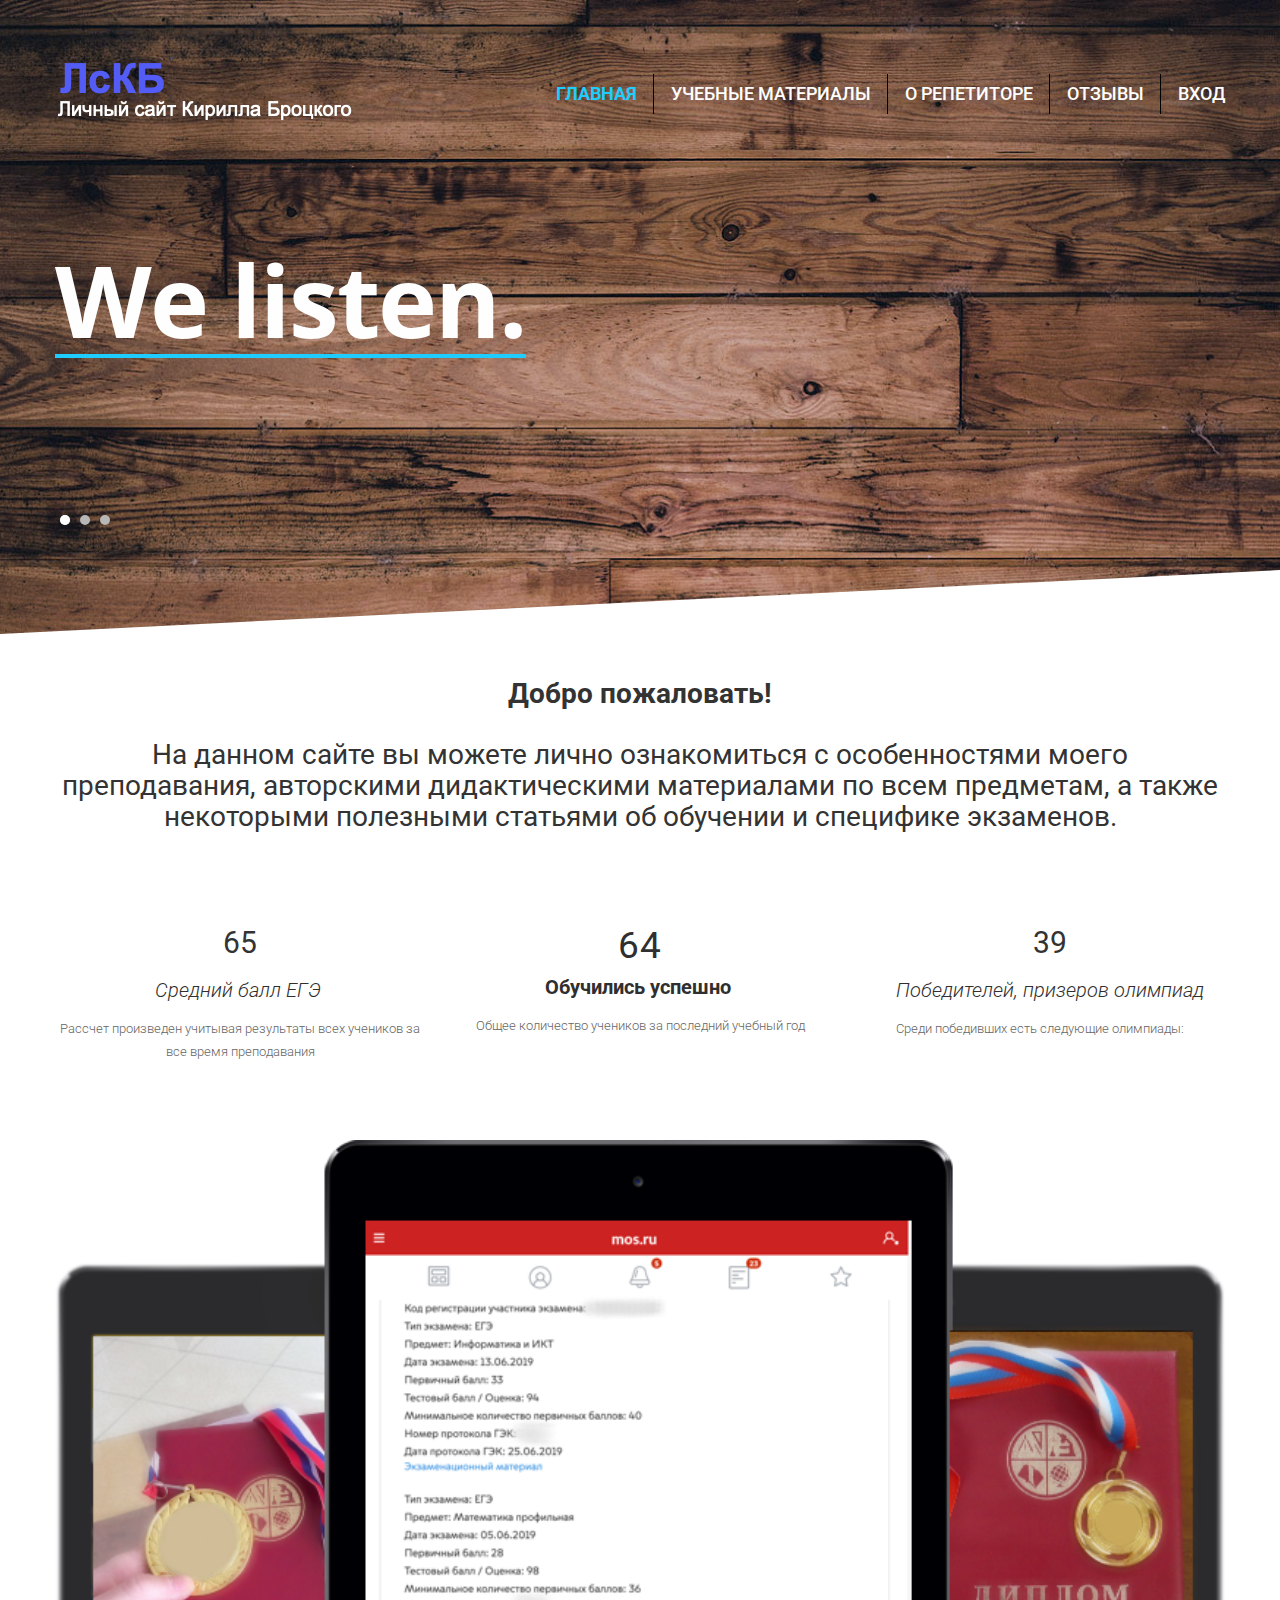
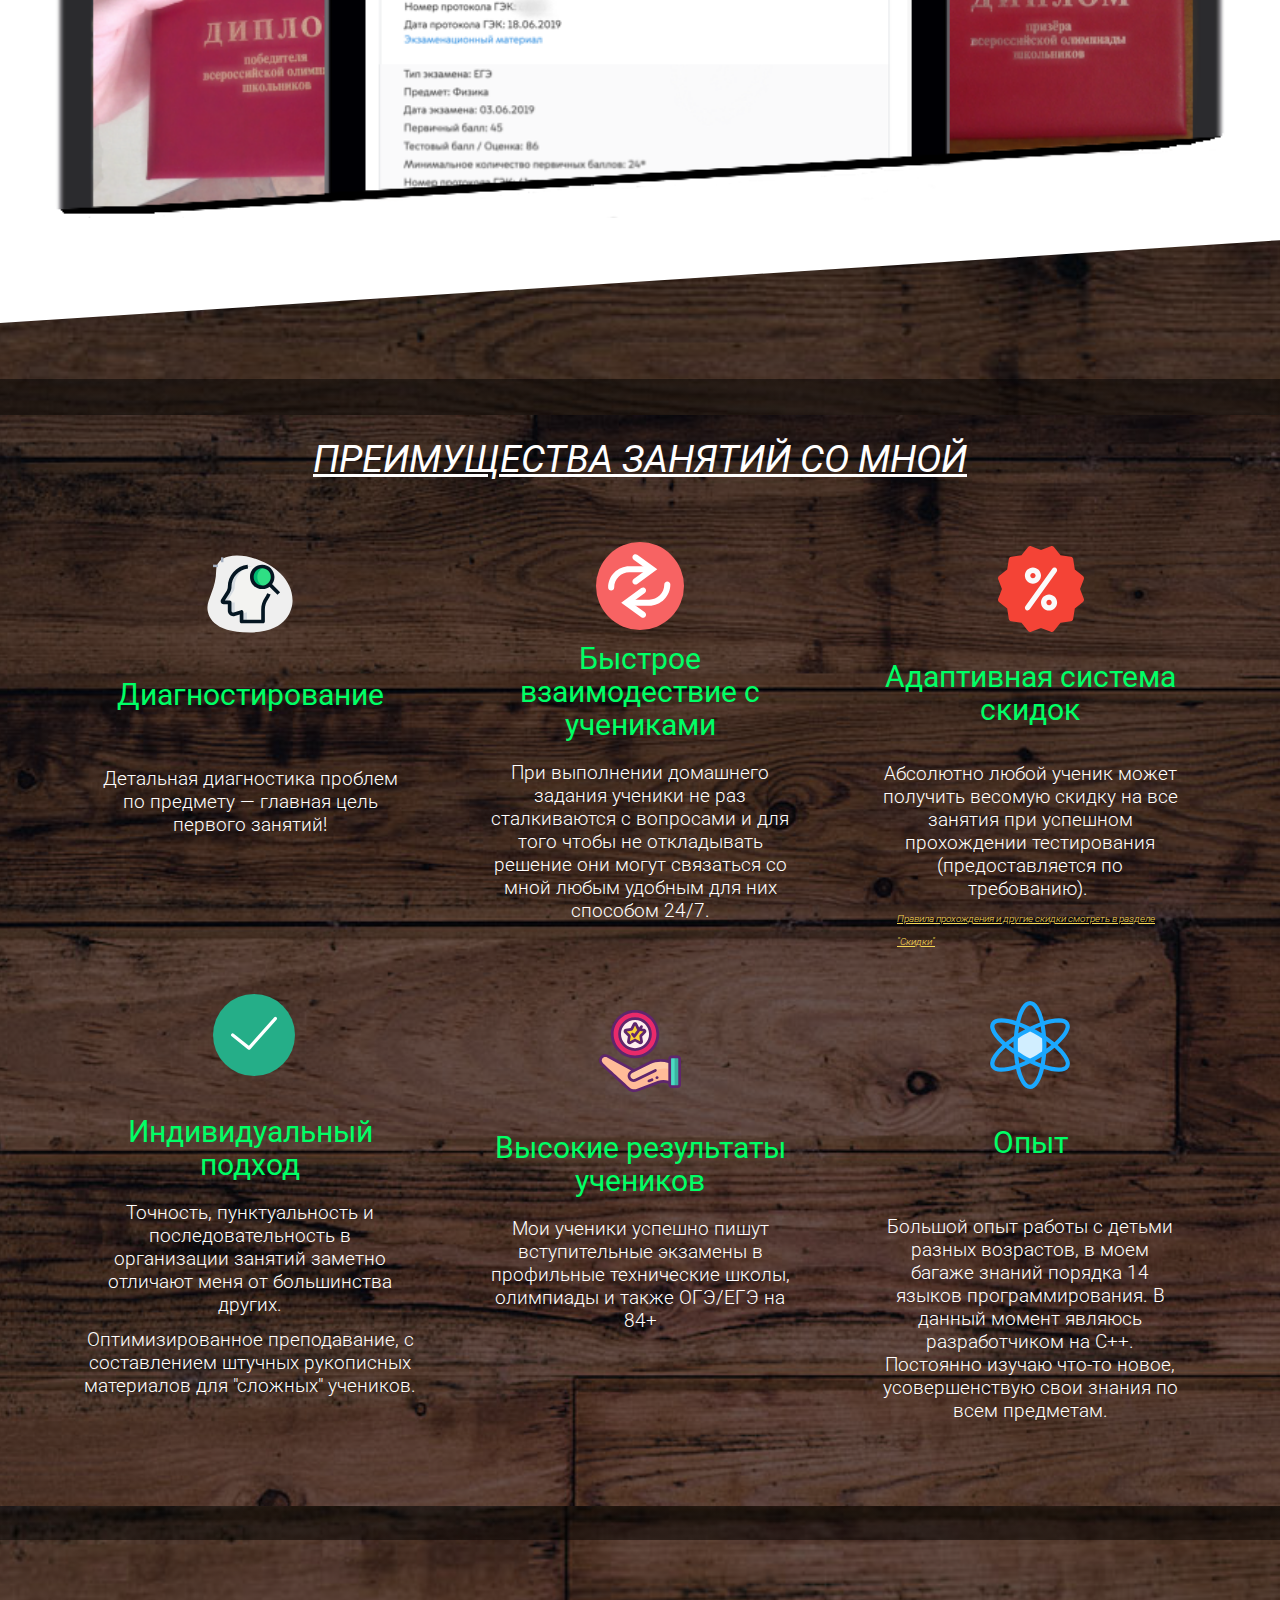
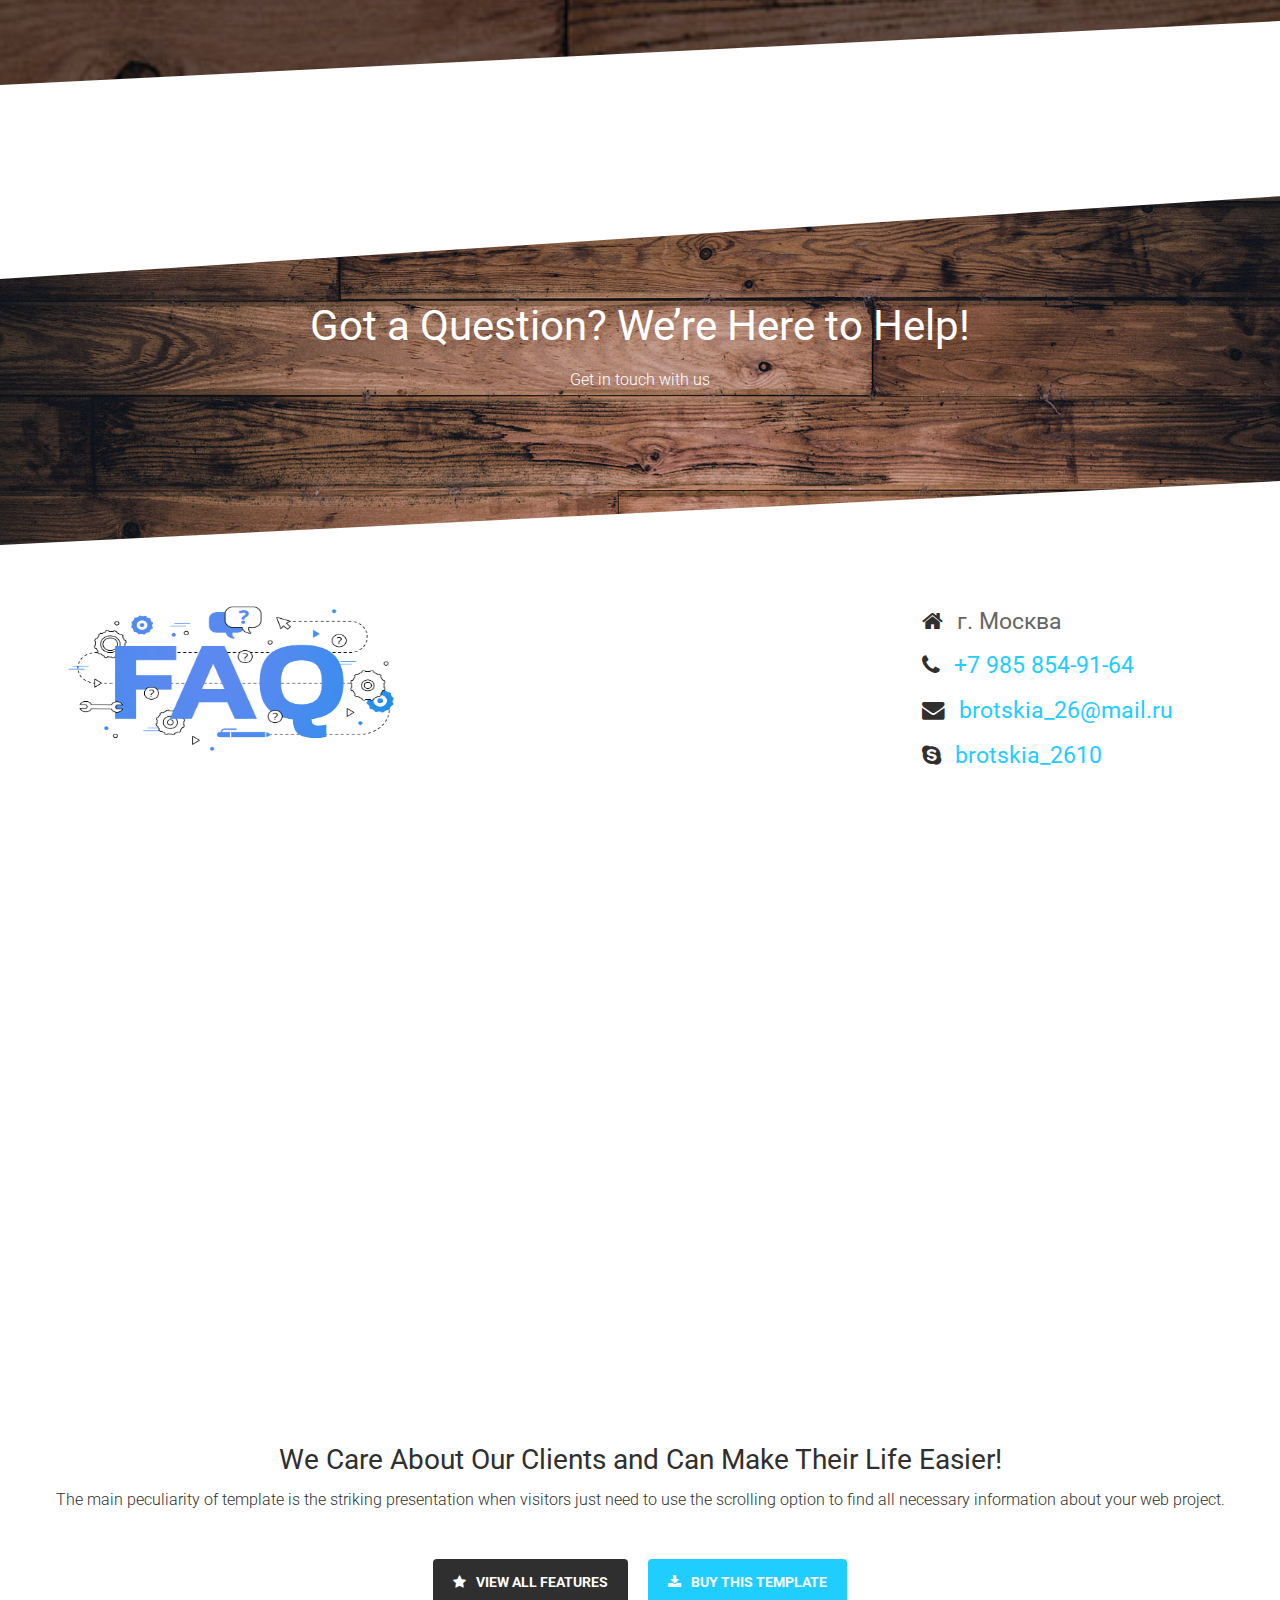
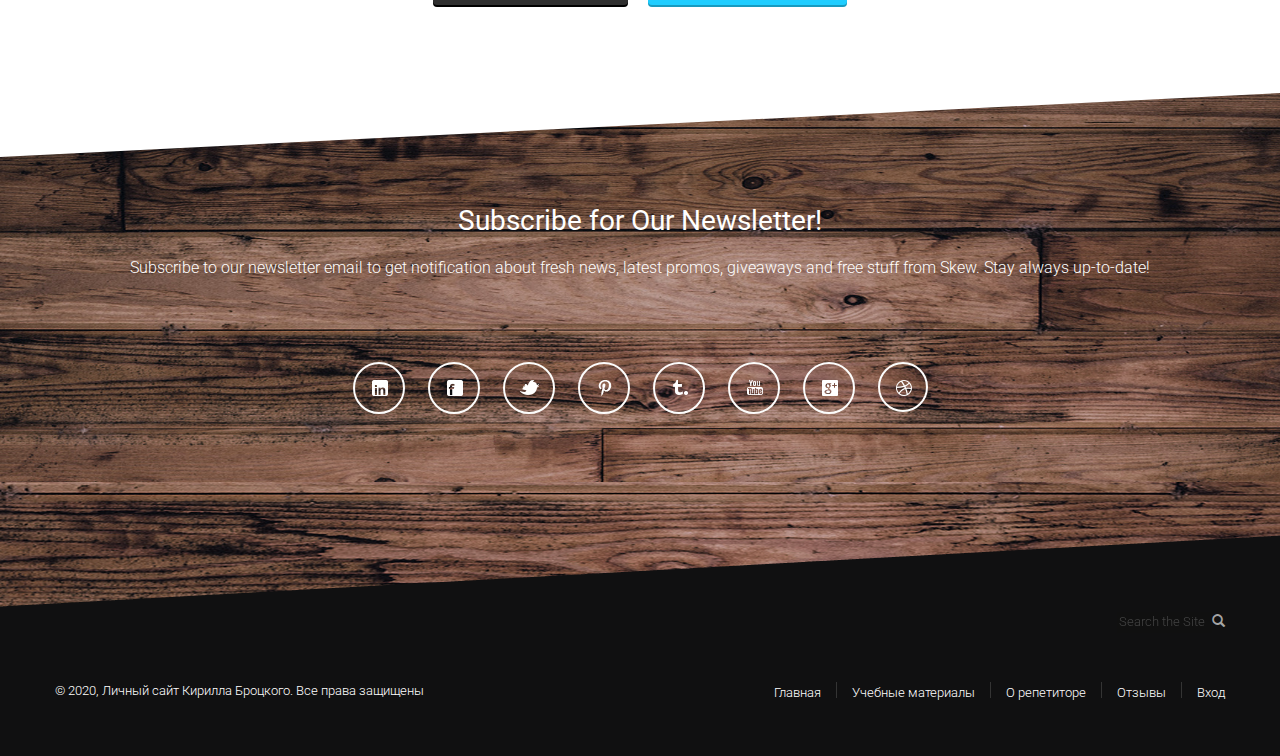
==== index.html @ 2159b262 "Update index.html" ====
<!DOCTYPE html>
<html lang="ru">
  <head>
      <!-- Global site tag (gtag.js) - Google Analytics -->
<script async src="https://www.googletagmanager.com/gtag/js?id=UA-170516584-1"></script>
<script>
  window.dataLayer = window.dataLayer || [];
  function gtag(){dataLayer.push(arguments);}
  gtag('js', new Date());

  gtag('config', 'UA-170516584-1');
</script>

   <meta http-equiv="Content-Type" content="text/html; charset=utf-8">
    <link rel="stylesheet" href="nicepage.css" media="screen">
<link rel="stylesheet" href="Главная.css" media="screen">
   
    
    <link id="u-theme-google-font" rel="stylesheet" href="https://fonts.googleapis.com/css?family=Roboto:100,100i,300,300i,400,400i,500,500i,700,700i,900,900i|Open+Sans:300,300i,400,400i,600,600i,700,700i,800,800i">
    <link id="u-page-google-font" rel="stylesheet" href="https://fonts.googleapis.com/css?family=Lobster:400">
    
      <link rel="icon" type="image/x-icon" href="assets/img/favicon.png">
      
		<title>ЛсКБ</title>
		<meta charset="utf-8" />
		<meta name="viewport" content="width=device-width, initial-scale=1.0">
		<link rel="stylesheet" type="text/css" href="css/bootstrap.css">
		<link rel="stylesheet" type="text/css" href="css/font-awesome.css">
		<link rel='stylesheet' id='camera-css'  href='css/camera.css' type='text/css' media='all'>

		<link rel="stylesheet" type="text/css" href="css/slicknav.css">
		<link rel="stylesheet" href="css/prettyPhoto.css" type="text/css" media="screen" title="prettyPhoto main stylesheet" charset="utf-8" />
		<link rel="stylesheet" type="text/css" href="css/style.css">
		
		
		<script type="text/javascript" src="js/jquery-1.8.3.min.js"></script>

		<link href='http://fonts.googleapis.com/css?family=Roboto:400,300,700|Open+Sans:700' rel='stylesheet' type='text/css'>
		<script type="text/javascript" src="js/jquery.mobile.customized.min.js"></script>
		<script type="text/javascript" src="js/jquery.easing.1.3.js"></script> 
		<script type="text/javascript" src="js/camera.min.js"></script>
		<script type="text/javascript" src="js/myscript.js"></script>
		<script src="js/sorting.js" type="text/javascript"></script>
		<script src="js/jquery.isotope.js" type="text/javascript"></script>
		<!--script type="text/javascript" src="js/jquery.nav.js"></script-->
		

		<script>
			jQuery(function(){
					jQuery('#camera_wrap_1').camera({
					transPeriod: 500,
					time: 3000,
					height: '490px',
					thumbnails: false,
					pagination: true,
					playPause: false,
					loader: false,
					navigation: false,
					hover: false
				});
			});
		</script>
		
	</head>
	<body>
    
    <!--home start-->
    
    <div id="home">
    	<div class="headerLine">
	<div id="menuF" class="default">
		<div class="container">
			<div class="row">
				<div class="logo col-md-4">
					<div>
						<a href="index.html">
							<img src="images/logo.png">
						</a>
					</div>
				</div>
				<div class="col-md-8">
					<div class="navmenu"style="text-align: center;">
						<ul id="menu">
							<li class="active" ><a href="index.html"><h4><b>Главная</b></h4></a></li>
                            <li><a href="#about"><h4>Учебные материалы</h4></a></li>
							<li><a href="#about"><h4>О репетиторе</h4></a></li>
                            <li><a href="#project"><h4>Отзывы</h4></a></li>
                            <li><a href="%D0%92%D1%85%D0%BE%D0%B4.html"><h4>Вход</h4></a></li>
							<!--li class="last"><a href="#contact">Contact</a></li>
							<!--li><a href="#features">Features</a></li-->
						</ul>
					</div>
				</div>
			</div>
		</div>
	</div>
		<div class="container">
			<div class="row wrap">
				<div class="col-md-12 gallery"> 
						<div class="camera_wrap camera_white_skin" id="camera_wrap_1">
							<div data-thumb="" data-src="images/slides/blank.gif">
								<div class="img-responsive camera_caption fadeFromBottom">
									<h2>We listen.</h2>
								</div>
							</div>
							<div data-thumb="" data-src="images/slides/blank.gif">
								<div class="img-responsive camera_caption fadeFromBottom">
									<h2>We discuss.</h2>
								</div>
							</div>
							<div data-thumb="" data-src="images/slides/blank.gif">
								<div class="img-responsive camera_caption fadeFromBottom">
									<h2>We develop.</h2>
								</div>
							</div>
						</div><!-- #camera_wrap_1 -->
				</div>
			</div>
		</div>
	</div>
        <div class="container">
			<div class="row">
				<div class="col-md-12 cBusiness">
                    <h3><b>Добро пожаловать!</b> <br><br> На данном сайте вы можете лично ознакомиться с особенностями моего преподавания, авторскими дидактическими материалами по всем предметам, а также некоторыми полезными статьями об обучении и специфике экзаменов. <br><br></h3>
					
				</div>
			</div>
		</div>
        <br>
		<div class="container">
			<div class="row">
				<div class="col-md-4 project">
					<h1 id="counter">0</h1>
					<h4><em>Средний балл ЕГЭ</em></h4>
					<p>Рассчет произведен учитывая результаты всех учеников за все время преподавания</p>
				</div>
				<div class="col-md-4 project">
                    <b><h3 id="counter1">0</h3></b>
					<h4><b>Обучились успешно</b></h4>
					<p>Общее количество учеников за последний учебный год</p>
				</div>
				<div class="col-md-4 project">
					<h1 id="counter2" style="margin-left: 20px;">0</h1>
					<h4 style="margin-left: 20px;"><em>Победителей, призеров олимпиад</em></h4>
					<p>Среди победивших есть следующие олимпиады: </p>
				</div>
			</div>
		</div>
		
        
		<div class="container">
			<div class="row">
				<div class="col-md-12 centPic">
					<img class="img-responsive" width="1500"  src="images/bizPic.png"/>
				</div>
			</div>
		</div>   
        </div>

    <!--about start-->    
    
    <!--about start-->    
			<div id="about">
    	<div class="line2">
				
			
				<div class="row Fresh">
   <section class="u-align-center u-clearfix u-hidden-xs u-image u-shading u-section-3" id="sec-c800">
      <div class="u-clearfix u-sheet u-sheet-1">
        <h2 class="u-text u-text-1">ПРЕИМУЩЕСТВА ЗАНЯТИЙ СО МНОЙ</h2>
        <div class="u-clearfix u-expanded-width u-gutter-30 u-layout-wrap u-layout-wrap-1">
          <div class="u-gutter-0 u-layout">
            <div class="u-layout-row">
              <div class="u-size-20 u-size-30-md">
                <div class="u-layout-col">
                  <div class="u-container-style u-layout-cell u-left-cell u-size-30 u-layout-cell-1">
                    <div class="u-container-layout u-container-layout-1">
                      <span class="u-icon u-icon-circle u-text-palette-1-base u-icon-1">
                        <svg class="u-svg-link" preserveAspectRatio="xMidYMin slice" viewBox="0 0 36 36" style=""><use xmlns:xlink="http://www.w3.org/1999/xlink" xlink:href="#svg-00c9"></use></svg>
                        <svg xmlns="http://www.w3.org/2000/svg" id="svg-00c9" enable-background="new 0 0 36 36" viewBox="0 0 36 36" class="u-svg-content"><path d="m4.167 8.377c0 6.917-3.583 11.667-3.583 15s1.916 10.333 17.249 10.333 17.583-9.417 17.583-13.083c.001-17.167-31.249-24.5-31.249-12.25z" fill="#efefef"></path><path d="m6.125 3h1v2h-1z" fill="#a4afc1"></path><path d="m2.875 6h2v1h-2z" fill="#a4afc1"></path><path d="m18 6.5c4.69 0 8.5 3.81 8.5 8.5 0 1.813-.573 3.499-1.545 4.882-.944 1.344-1.455 2.949-1.455 4.592v5.026h-9v-4l-3.06.93c-.14.05-.29.07-.44.07-.83 0-1.5-.67-1.5-1.5v-3.5h-2.5c-.28 0-.5-.22-.5-.5 0-.1.03-.19.08-.27l2.336-3.707c.381-.604.585-1.305.584-2.02 0-.001 0-.002 0-.003 0-4.69 3.81-8.5 8.5-8.5z" fill="#f3f3f1"></path><circle cx="23" cy="11" fill="#2fdf84" r="4.25"></circle><path d="m21 11c0-1.955 1.328-3.585 3.125-4.08-.361-.1-.733-.17-1.125-.17-2.347 0-4.25 1.903-4.25 4.25s1.903 4.25 4.25 4.25c.392 0 .764-.07 1.125-.17-1.797-.495-3.125-2.125-3.125-4.08z" fill="#00b871"></path><g fill="#d5dbe1"><path d="m11.75 25v-3.5h-2.25v3.5c0 .83.67 1.5 1.5 1.5.15 0 .3-.02.44-.07l.874-.266c-.342-.274-.564-.69-.564-1.164z"></path><path d="m8.75 21c0-.1.03-.19.08-.27l2.336-3.707c.381-.604.585-1.305.584-2.02 0-.001 0-.002 0-.003 0-4.308 3.217-7.864 7.375-8.417-.369-.049-.743-.083-1.125-.083-4.69 0-8.5 3.81-8.5 8.5v.003c0 .714-.204 1.415-.584 2.02l-2.336 3.707c-.05.08-.08.17-.08.27 0 .28.22.5.5.5h2.25c-.28 0-.5-.22-.5-.5z"></path><path d="m14.5 26.184v3.316h2.25v-4z"></path>
</g><path d="m23.33 30h-8.78c-.414 0-.75-.336-.75-.75v-2.896l-2.011.613c-.181.065-.41.104-.649.104-1.224 0-2.22-.996-2.22-2.221v-2.68h-1.68c-.695 0-1.24-.545-1.24-1.24 0-.226.066-.453.193-.656l2.282-3.632c.277-.443.434-.947.452-1.464-.004-.036-.007-.072-.007-.108 0-4.659 3.487-8.539 8.112-9.026l.156 1.492c-3.82.402-6.711 3.582-6.768 7.419.006.037.009.075.009.114 0 .836-.236 1.656-.684 2.369l-2.03 3.231h1.955c.414 0 .75.336.75.75v3.43c0 .397.323.721.72.721.066 0 .131-.01.181-.027l3.011-.92c.227-.071.474-.026.665.114.191.142.304.365.304.603v3.16h7.28v-4.17c0-1.768.534-3.469 1.545-4.919.377-.533.675-1.104.889-1.704l1.412.505c-.26.727-.621 1.42-1.073 2.06-.831 1.193-1.272 2.599-1.272 4.058v4.92c-.002.414-.338.75-.752.75z"></path><path d="m23 16c-2.757 0-5-2.243-5-5s2.243-5 5-5 5 2.243 5 5-2.243 5-5 5zm0-8.5c-1.93 0-3.5 1.57-3.5 3.5s1.57 3.5 3.5 3.5 3.5-1.57 3.5-3.5-1.57-3.5-3.5-3.5z"></path><path d="m26.966 12.797h1.5v5.839h-1.5z" transform="matrix(.707 -.707 .707 .707 -2.995 24.203)"></path></svg>
                      </span>
                      <h1 class="u-align-center u-text u-text-custom-color-6 u-text-2">Диагностирование</h1>
                      <p class="u-align-center u-text u-text-3">Детальная диагностика проблем по предмету — главная цель первого занятий!</p>
                    </div>
                  </div>
                  <div class="u-container-style u-layout-cell u-left-cell u-size-30 u-layout-cell-2">
                    <div class="u-container-layout u-container-layout-2">
                      <span class="u-icon u-icon-2">
                        <svg class="u-svg-link" preserveAspectRatio="xMidYMin slice" viewBox="0 0 50 50" style=""><use xmlns:xlink="http://www.w3.org/1999/xlink" xlink:href="#svg-0f4b"></use></svg>
                        <svg version="1.1" id="svg-0f4b" xmlns="http://www.w3.org/2000/svg" xmlns:xlink="http://www.w3.org/1999/xlink" x="0px" y="0px" viewBox="0 0 50 50" style="enable-background:new 0 0 50 50;" xml:space="preserve" class="u-svg-content"><circle style="fill:#25AE88;" cx="25" cy="25" r="25"></circle><polyline style="fill:none;stroke:#FFFFFF;stroke-width:2;stroke-linecap:round;stroke-linejoin:round;stroke-miterlimit:10;" points="
	38,15 22,33 12,25 "></polyline><g></g><g></g><g></g><g></g><g></g><g></g><g></g><g></g><g></g><g></g><g></g><g></g><g></g><g></g><g></g></svg>
                      </span>
                      <h1 class="u-align-center u-text u-text-custom-color-6 u-text-4">Индивидуальный подход</h1>
                      <p class="u-align-center u-text u-text-5">Точность, пунктуальность и последовательность в организации занятий заметно отличают меня от большинства других.<br>
                      </p>
                      <p class="u-align-center u-text u-text-6">Оптимизированное преподавание, с составлением штучных рукописных материалов для "сложных" учеников.</p>
                    </div>
                  </div>
                </div>
              </div>
              <div class="u-size-20 u-size-30-md">
                <div class="u-layout-col">
                  <div class="u-container-style u-layout-cell u-size-30 u-layout-cell-3">
                    <div class="u-container-layout u-container-layout-3">
                      <span class="u-icon u-icon-3">
                        <svg class="u-svg-link" preserveAspectRatio="xMidYMin slice" viewBox="0 0 58 58" style=""><use xmlns:xlink="http://www.w3.org/1999/xlink" xlink:href="#svg-416e"></use></svg>
                        <svg xmlns="http://www.w3.org/2000/svg" xmlns:xlink="http://www.w3.org/1999/xlink" version="1.1" id="svg-416e" x="0px" y="0px" viewBox="0 0 58 58" style="enable-background:new 0 0 58 58;" xml:space="preserve" class="u-svg-content"><circle style="fill:#F76363;" cx="29" cy="29" r="29"></circle><path style="fill:#FFFFFF;" d="M10,32c-1.104,0-2-0.896-2-2c0-7.72,6.28-14,14-14h14c1.104,0,2,0.896,2,2s-0.896,2-2,2H22  c-5.514,0-10,4.486-10,10C12,31.104,11.104,32,10,32z"></path><path style="fill:#FFFFFF;" d="M26.002,28c-0.618,0-1.228-0.285-1.619-0.823c-0.65-0.894-0.452-2.145,0.44-2.794L33.6,18  l-8.776-6.383c-0.893-0.649-1.091-1.9-0.44-2.794c0.648-0.892,1.899-1.091,2.794-0.44L40.4,18l-13.224,9.617  C26.821,27.876,26.409,28,26.002,28z"></path><path style="fill:#FFFFFF;" d="M35,42H21c-1.104,0-2-0.896-2-2s0.896-2,2-2h14c5.514,0,10-4.486,10-10c0-1.104,0.896-2,2-2  s2,0.896,2,2C49,35.72,42.72,42,35,42z"></path><path style="fill:#FFFFFF;" d="M30.998,50c-0.407,0-0.819-0.124-1.175-0.383L16.6,40l13.224-9.617  c0.895-0.652,2.144-0.452,2.794,0.44c0.65,0.894,0.452,2.145-0.44,2.794L23.4,40l8.776,6.383c0.893,0.649,1.091,1.9,0.44,2.794  C32.227,49.715,31.616,50,30.998,50z"></path><g></g><g></g><g></g><g></g><g></g><g></g><g></g><g></g><g></g><g></g><g></g><g></g><g></g><g></g><g></g></svg>
                      </span>
                      <h1 class="u-align-center u-text u-text-custom-color-6 u-text-7">Быстрое взаимодествие с учениками</h1>
                      <p class="u-align-center u-text u-text-8">При выполнении домашнего задания ученики не раз сталкиваются с вопросами и для того чтобы не откладывать решение они могут связаться со мной любым удобным для них способом 24/7.</p>
                    </div>
                  </div>
                  <div class="u-container-style u-layout-cell u-size-30 u-layout-cell-4">
                    <div class="u-container-layout u-container-layout-4">
                      <span class="u-icon u-icon-4">
                        <svg class="u-svg-link" preserveAspectRatio="xMidYMin slice" viewBox="0 0 256 256" style=""><use xmlns:xlink="http://www.w3.org/1999/xlink" xlink:href="#svg-3381"></use></svg>
                        <svg xmlns="http://www.w3.org/2000/svg" id="svg-3381" enable-background="new 0 0 256 256" viewBox="0 0 256 256" class="u-svg-content"><g><g><g><g><g><g><g><path id="XMLID_294_" d="m194.86 155.361c-2.175-.197-4.361-.301-6.548-.301-7.82 0-15.663 1.261-23.206 3.806-2.996 1.006-5.911 2.198-8.734 3.586l-45.614 22.315-76.327-41.414c-2.302-1.319-4.801-1.943-7.276-1.943-5.067 0-9.995 2.638-12.702 7.346-4.026 6.999-1.048 14.407 5.402 19.967l75.46 69.132c.046.035.093.081.139.116 7.369 5.622 17.202 6.848 25.878 3.575l60.988-23.032c6.767-2.279 13.859-2.776 20.638-1.643 3.956.659 7.809 1.874 11.453 3.621v-60.56c-6.306-2.431-12.888-3.958-19.551-4.571z" fill="#ffbb98"></path><path d="m243.331 150.349v75.906c0 2.895-2.341 5.237-5.237 5.237h-18.444c-2.896 0-5.237-2.341-5.237-5.237v-75.906c0-2.886 2.341-5.237 5.237-5.237h18.444c2.895 0 5.237 2.351 5.237 5.237z" fill="#4bdbc3"></path><path d="m243.331 150.349v75.906c0 2.895-2.341 5.237-5.237 5.237h-4.109c-2.896 0-5.237-2.341-5.237-5.237v-75.906c0-2.886 2.341-5.237 5.237-5.237h4.109c2.895 0 5.237 2.351 5.237 5.237z" fill="#3bb2a0"></path><path id="XMLID_293_" d="m194.86 155.361c-2.175-.197-4.361-.301-6.548-.301-7.82 0-15.663 1.261-23.206 3.806-2.996 1.006-5.911 2.198-8.734 3.586l-45.614 22.315-7.23 3.54c-4.731 2.383-7.462 7.172-7.462 12.124 0 2.059.463 4.153 1.458 6.108 3.378 6.698 11.534 9.393 18.232 6.015l56-27.393s16.225-7.281 36.13-5.884l6.524.524v-19.87c-6.305-2.43-12.887-3.957-19.55-4.57z" fill="#ffcaa6"></path>
</g>
</g>
</g>
</g>
</g><g><circle cx="113.516" cy="78.894" fill="#ea2a6a" r="66.218"></circle><path d="m113.516 123.78c-24.749 0-44.885-20.136-44.885-44.886s20.136-44.886 44.885-44.886c24.75 0 44.887 20.136 44.887 44.886 0 24.751-20.137 44.886-44.887 44.886z" fill="#ffefee"></path><path d="m139.678 67.375-14.327-2.082c-1.072-.156-1.998-.829-2.478-1.8l-6.407-12.982c-1.207-2.446-4.695-2.446-5.902 0l-6.407 12.982c-.479.971-1.406 1.644-2.478 1.8l-14.327 2.082c-2.699.392-3.777 3.709-1.824 5.612l10.367 10.106c.775.756 1.129 1.845.946 2.912l-2.447 14.269c-.461 2.688 2.36 4.738 4.774 3.469l12.814-6.737c.959-.504 2.104-.504 3.063 0l12.814 6.737c2.414 1.269 5.236-.781 4.775-3.469l-2.447-14.269c-.183-1.067.171-2.157.946-2.912l10.367-10.106c1.955-1.903.878-5.22-1.822-5.612z" fill="#f9d335"></path>
</g>
</g><g fill="#5f266d"><path d="m176.5 201.573-1.038.422c-4.864 1.977-1.931 9.418 3.012 7.412l1.038-.422c2.047-.832 3.031-3.165 2.2-5.212-.833-2.047-3.167-3.029-5.212-2.2z"></path><path d="m161.566 207.638-9.266 3.763c-4.854 1.971-1.94 9.421 3.01 7.412l9.266-3.763c2.047-.831 3.032-3.164 2.201-5.211s-3.165-3.03-5.211-2.201z"></path><path d="m238.093 141.133h-18.442c-5.094 0-9.238 4.144-9.238 9.237v4.006c-18.452-5.56-38.483-4.014-55.789 4.499l-43.75 21.405-74.434-40.382c-8.905-5.1-20.313-2.014-25.432 6.883-4.67 8.123-2.221 17.914 6.238 24.97 2.931 2.693 75.427 69.131 75.796 69.409 8.338 6.36 19.728 7.907 29.713 4.133l60.917-22.998c8.764-2.939 18.164-2.63 26.74.821v3.146c0 5.094 4.145 9.237 9.238 9.237h18.442c5.094 0 9.237-4.144 9.237-9.237v-75.892c.001-5.093-4.142-9.237-9.236-9.237zm-27.681 73.474c-9.54-3.118-19.765-3.109-29.364.129-.045.016-.089.031-.134.048l-60.986 23.024c-7.4 2.794-15.77 1.685-21.904-2.912-3.388-3.091-74.806-68.524-75.422-69.091-.056-.051-.111-.101-.17-.148-4.273-3.539-7.696-9.31-4.489-14.889 2.922-5.08 9.436-6.842 14.602-3.885l69.509 37.711-.31.152c-4.197 2.114-7.316 5.743-8.783 10.217-4.827 14.731 10.616 28.229 24.567 21.193l57.083-27.923c1.984-.971 2.806-3.366 1.835-5.351-.97-1.984-3.366-2.806-5.351-1.835l-57.126 27.944c-7.667 3.863-16.027-3.541-13.406-11.538.799-2.438 2.496-4.413 4.739-5.543l52.845-25.854c16.22-7.979 35.114-9.127 52.266-3.29v51.841zm28.918 11.655c0 .683-.555 1.237-1.237 1.237h-18.442c-.683 0-1.238-.555-1.238-1.237v-75.892c0-.683.556-1.237 1.238-1.237h18.442c.683 0 1.237.555 1.237 1.237z"></path><path d="m113.516 127.781c26.956 0 48.887-21.93 48.887-48.886s-21.931-48.887-48.887-48.887c-26.955 0-48.885 21.931-48.885 48.887s21.93 48.886 48.885 48.886zm0-89.773c22.545 0 40.887 18.342 40.887 40.887s-18.342 40.886-40.887 40.886c-22.544 0-40.885-18.341-40.885-40.886s18.341-40.887 40.885-40.887z"></path><path d="m90.454 99.598c-1.021 5.954 5.231 10.495 10.578 7.686l12.484-6.563 12.484 6.562c5.344 2.813 11.599-1.731 10.578-7.685l-2.384-13.901 10.1-9.845c2.002-1.95 2.709-4.814 1.845-7.474-2.023-6.225-9.124-4.953-12.75-5.959l2.127-2.85c1.321-1.771.957-4.277-.813-5.599-1.771-1.319-4.275-.956-5.599.813l-3.652 4.894-5.398-10.936c-2.673-5.418-10.402-5.417-13.075-.001l-6.242 12.647-13.956 2.028c-5.979.867-8.367 8.222-4.042 12.436l10.1 9.845zm-1.101-28.471 12.905-1.876c2.373-.346 4.425-1.836 5.487-3.987l5.771-11.693c6.013 12.028 5.72 11.937 6.702 13.12l-9.031 12.102-1.783-2.33c-1.343-1.752-3.853-2.086-5.608-.745-1.754 1.343-2.088 3.854-.745 5.608l5 6.532c.758.989 1.932 1.568 3.177 1.568h.024c1.254-.008 2.432-.603 3.182-1.607l13.513-18.106 9.735 1.415-9.338 9.102c-1.718 1.675-2.502 4.086-2.097 6.452l2.204 12.853-11.542-6.068c-2.125-1.117-4.661-1.115-6.784 0l-11.542 6.068 2.204-12.854c.405-2.365-.379-4.776-2.097-6.451z"></path><path d="m113.517 149.112c38.718 0 70.218-31.5 70.218-70.218s-31.5-70.218-70.218-70.218-70.218 31.5-70.218 70.218 31.5 70.218 70.218 70.218zm0-132.436c34.307 0 62.218 27.911 62.218 62.218s-27.911 62.218-62.218 62.218-62.218-27.911-62.218-62.218 27.911-62.218 62.218-62.218z"></path>
</g>
</g></svg>
                      </span>
                      <h1 class="u-align-center u-text u-text-custom-color-6 u-text-9">Высокие результаты учеников</h1>
                      <p class="u-align-center u-text u-text-10">Мои ученики успешно пишут вступительные экзамены в профильные технические школы, олимпиады и также ОГЭ/ЕГЭ на 84+</p>
                    </div>
                  </div>
                </div>
              </div>
              <div class="u-size-20 u-size-60-md">
                <div class="u-layout-col">
                  <div class="u-container-style u-layout-cell u-right-cell u-size-30 u-layout-cell-5">
                    <div class="u-container-layout u-container-layout-5">
                      <span class="u-icon u-icon-5">
                        <svg class="u-svg-link" preserveAspectRatio="xMidYMin slice" viewBox="0 0 512.035 512.035" style=""><use xmlns:xlink="http://www.w3.org/1999/xlink" xlink:href="#svg-ab5d"></use></svg>
                        <svg xmlns="http://www.w3.org/2000/svg" xmlns:xlink="http://www.w3.org/1999/xlink" version="1.1" id="svg-ab5d" x="0px" y="0px" viewBox="0 0 512.035 512.035" style="enable-background:new 0 0 512.035 512.035;" xml:space="preserve" class="u-svg-content"><path style="fill:#F44336;" d="M488.502,256.035l22.464-58.592c2.464-6.464,0.544-13.792-4.864-18.176l-48.704-39.488l-9.856-61.984  c-1.088-6.848-6.464-12.192-13.312-13.28l-61.984-9.856L332.79,5.923c-4.352-5.408-11.84-7.328-18.144-4.864l-58.624,22.496  L197.43,1.091c-6.496-2.496-13.76-0.512-18.144,4.864l-39.488,48.736l-61.984,9.856c-6.816,1.088-12.192,6.464-13.28,13.28  l-9.856,61.984L5.942,179.299c-5.376,4.352-7.328,11.68-4.864,18.144l22.464,58.592L1.078,314.627  c-2.496,6.464-0.512,13.792,4.864,18.144l48.736,39.456l9.856,61.984c1.088,6.848,6.432,12.224,13.28,13.312l61.984,9.856  l39.488,48.704c4.384,5.44,11.712,7.36,18.176,4.864l58.56-22.432l58.592,22.464c1.856,0.704,3.776,1.056,5.728,1.056  c4.704,0,9.344-2.08,12.448-5.952l39.456-48.704l61.984-9.856c6.848-1.088,12.224-6.464,13.312-13.312l9.856-61.984l48.704-39.456  c5.408-4.384,7.328-11.68,4.864-18.144L488.502,256.035z"></path><g><path style="fill:#FAFAFA;" d="M208.022,224.035c-26.464,0-48-21.536-48-48s21.536-48,48-48s48,21.536,48,48   S234.486,224.035,208.022,224.035z M208.022,160.035c-8.832,0-16,7.168-16,16s7.168,16,16,16s16-7.168,16-16   S216.854,160.035,208.022,160.035z"></path><path style="fill:#FAFAFA;" d="M304.022,384.035c-26.464,0-48-21.536-48-48s21.536-48,48-48s48,21.536,48,48   S330.486,384.035,304.022,384.035z M304.022,320.035c-8.8,0-16,7.2-16,16s7.2,16,16,16s16-7.2,16-16   S312.822,320.035,304.022,320.035z"></path><path style="fill:#FAFAFA;" d="M176.022,384.035c-3.232,0-6.464-0.96-9.28-2.976c-7.2-5.152-8.864-15.136-3.712-22.336l160-224   c5.152-7.2,15.136-8.864,22.336-3.712c7.2,5.12,8.832,15.136,3.712,22.304l-160,224   C185.91,381.699,181.014,384.035,176.022,384.035z"></path>
</g><g></g><g></g><g></g><g></g><g></g><g></g><g></g><g></g><g></g><g></g><g></g><g></g><g></g><g></g><g></g></svg>
                      </span>
                      <h1 class="u-align-center u-text u-text-custom-color-6 u-text-11">Адаптивная система скидок</h1>
                      <p class="u-align-center u-text u-text-12">Абсолютно любой ученик может получить весомую скидку на все занятия при успешном прохождении тестирования (предоставляется по требованию).&nbsp;</p>
                      <p class="u-text u-text-palette-3-light-1 u-text-13">Правила прохождения и другие скидки смотреть в разделе "Скидки"</p>
                    </div>
                  </div>
                  <div class="u-container-style u-layout-cell u-right-cell u-size-30 u-layout-cell-6">
                    <div class="u-container-layout u-container-layout-6">
                      <span class="u-icon u-icon-6">
                        <svg class="u-svg-link" preserveAspectRatio="xMidYMin slice" viewBox="0 0 512 512" style=""><use xmlns:xlink="http://www.w3.org/1999/xlink" xlink:href="#svg-8d9d"></use></svg>
                        <svg xmlns="http://www.w3.org/2000/svg" xmlns:xlink="http://www.w3.org/1999/xlink" version="1.1" id="svg-8d9d" x="0px" y="0px" viewBox="0 0 512 512" style="enable-background:new 0 0 512 512;" xml:space="preserve" class="u-svg-content"><ellipse style="fill:#D1EEFF;" cx="254.598" cy="257.097" rx="86.674" ry="84.236"></ellipse><path style="fill:#1AA8FF;" d="M416.975,256c37.181-33.768,62.05-66.804,68.876-94.11c3.877-12.507,2.365-26.063-4.145-37.425  c-19.505-31.817-77.775-29.135-144.579-7.68C321.646,49.737,294.217,0,256.183,0s-65.585,49.737-81.067,116.785  c-67.048-21.455-124.709-24.137-144.579,7.68c-6.644,11.301-8.277,24.869-4.51,37.425c6.827,27.307,31.695,60.952,68.876,94.11  c-36.815,33.768-61.684,66.804-68.876,94.11c-3.877,12.507-2.365,26.063,4.145,37.425c10.24,16.701,31.086,24.381,58.149,24.381  c29.452-1.061,58.587-6.534,86.43-16.213C190.598,462.263,217.905,512,256.183,512s65.585-49.737,81.067-116.785  c27.843,9.679,56.978,15.141,86.43,16.213c27.063,0,47.909-7.192,58.149-24.381c6.51-11.362,8.021-24.917,4.145-37.425  C479.025,322.804,454.278,289.768,416.975,256z M424.289,124.83c18.651,0,31.573,4.145,36.571,12.19  c2.865,5.803,3.304,12.52,1.219,18.651c-5.73,22.918-29.257,52.907-64,83.87c-14.75-12.19-30.964-24.381-48.762-36.571  c-1.536-21.126-4.133-42.167-7.802-63.025c26.722-9.155,54.662-14.251,82.895-15.116H424.289z M292.876,315.246  c-12.19,7.192-24.381,13.775-36.571,19.87c-12.19-6.095-24.381-12.19-36.571-19.87s-22.674-13.653-33.402-20.724  c-0.731-12.19-1.219-25.234-1.219-38.522s0-26.088,1.219-38.522c10.728-7.07,21.943-14.019,33.402-20.724  c11.459-6.705,24.381-13.775,36.571-19.992c12.19,6.095,24.381,12.19,36.571,19.992c12.19,7.802,22.674,13.653,33.402,20.724  c0.731,12.19,1.219,25.234,1.219,38.522s0,26.088-1.219,38.522C315.55,301.592,304.457,308.541,292.876,315.246z M323.962,324.998  c-1.341,13.288-3.17,25.844-5.242,37.912c-11.337-4.267-23.04-9.021-35.109-14.507c7.314-3.901,14.507-7.924,21.699-12.19  C312.503,331.947,317.867,329.143,323.962,324.998z M228.754,348.404c-12.19,5.486-24.381,10.24-35.109,14.507  c-2.072-12.19-3.901-24.381-5.242-37.912c6.181,3.816,12.434,7.595,18.773,11.337c7.07,4.145,13.897,8.046,21.577,11.947V348.404z   M160.122,277.09c-9.667-6.985-18.895-14.019-27.672-21.09c8.692-7.07,17.92-14.104,27.672-21.09c0,7.07,0,14.104,0,21.09  C160.122,262.985,160.122,270.019,160.122,277.09z M206.568,175.665c-6.424,3.742-12.678,7.522-18.773,11.337  c1.341-13.288,3.17-25.844,5.242-37.912c11.301,4.303,23.003,9.179,35.109,14.629c-6.912,3.901-13.934,7.887-21.09,11.947H206.568z   M283.002,163.474c12.032-5.449,23.735-10.325,35.109-14.629c2.072,12.19,3.901,24.381,5.242,37.912  c-6.181-3.816-12.434-7.595-18.773-11.337c-6.339-3.742-13.324-7.643-20.968-11.703L283.002,163.474z M351.025,234.667  c10.082,7.156,19.59,14.263,28.526,21.333c-8.692,7.07-17.92,14.104-27.672,21.09c0-7.07,0-14.104,0-21.09  c0-6.985-0.085-14.019-0.244-21.09L351.025,234.667z M256.183,24.381c21.09,0,43.764,38.888,57.783,100.45  c-19.017,7.07-38.522,15.482-57.783,24.381c-19.261-9.387-38.766-17.798-57.783-24.381  C212.419,63.269,235.093,24.381,256.183,24.381z M50.408,155.916c-2.085-6.132-1.646-12.849,1.219-18.651  c5.12-8.29,17.92-12.19,36.571-12.19c28.075,1.207,55.808,6.583,82.286,15.97c-3.669,20.858-6.266,41.899-7.802,63.025  c-17.432,12.19-33.646,24.381-48.762,36.571C79.299,208.945,55.771,178.956,50.408,155.916z M51.627,374.735  c-2.865-5.803-3.304-12.52-1.219-18.651c5.73-22.918,29.257-52.907,64-83.871c14.75,12.19,30.964,24.381,48.762,36.571  c1.536,21.126,4.133,42.167,7.802,63.025c-62.659,19.505-108.373,20.602-119.71,2.926L51.627,374.735z M256.183,487.619  c-21.09,0-43.764-38.888-57.783-100.45c19.017-7.07,38.522-15.482,57.783-24.381c19.261,9.387,38.766,17.676,57.783,24.381  C299.947,448.731,277.272,487.619,256.183,487.619z M460.983,374.735c-10.85,17.676-57.051,16.579-118.857-3.535  c3.669-20.858,6.266-41.899,7.802-63.025c17.432-12.19,33.646-24.381,48.762-36.571c34.621,30.964,58.149,60.952,64,83.87  C464.798,361.85,464.177,368.823,460.983,374.735z"></path><g></g><g></g><g></g><g></g><g></g><g></g><g></g><g></g><g></g><g></g><g></g><g></g><g></g><g></g><g></g></svg>
                      </span>
                      <h1 class="u-align-center u-text u-text-custom-color-6 u-text-14">Опыт</h1>
                      <p class="u-align-center u-text u-text-15">Большой опыт работы с детьми разных возрастов, в моем багаже знаний порядка 14 языков программирования. В данный момент являюсь разработчиком на С++. Постоянно изучаю что-то новое, усовершенствую свои знания по всем предметам.<br>
                        <br>
                        <br>
                      </p>
                    </div>
                  </div>
                </div>
              </div>
            </div>
          </div>
        </div>
      </div>
    </section>
    <section class="u-align-center u-clearfix u-hidden-lg u-hidden-xl u-image u-shading u-section-4" id="sec-b9d0">
      <div class="u-clearfix u-sheet u-sheet-1">
        <h2 class="u-text u-text-1">ПРЕИМУЩЕСТВА ЗАНЯТИЙ СО МНОЙ</h2>
        <div class="u-clearfix u-expanded-width u-gutter-30 u-layout-wrap u-layout-wrap-1">
          <div class="u-gutter-0 u-layout">
            <div class="u-layout-row">
              <div class="u-size-20 u-size-30-md">
                <div class="u-layout-col">
                  <div class="u-container-style u-layout-cell u-left-cell u-size-30 u-layout-cell-1">
                    <div class="u-container-layout u-container-layout-1">
                      <span class="u-icon u-icon-circle u-text-palette-1-base u-icon-1">
                        <svg class="u-svg-link" preserveAspectRatio="xMidYMin slice" viewBox="0 0 36 36" style=""><use xmlns:xlink="http://www.w3.org/1999/xlink" xlink:href="#svg-00c9"></use></svg>
                        <svg xmlns="http://www.w3.org/2000/svg" id="svg-00c9" enable-background="new 0 0 36 36" viewBox="0 0 36 36" class="u-svg-content"><path d="m4.167 8.377c0 6.917-3.583 11.667-3.583 15s1.916 10.333 17.249 10.333 17.583-9.417 17.583-13.083c.001-17.167-31.249-24.5-31.249-12.25z" fill="#efefef"></path><path d="m6.125 3h1v2h-1z" fill="#a4afc1"></path><path d="m2.875 6h2v1h-2z" fill="#a4afc1"></path><path d="m18 6.5c4.69 0 8.5 3.81 8.5 8.5 0 1.813-.573 3.499-1.545 4.882-.944 1.344-1.455 2.949-1.455 4.592v5.026h-9v-4l-3.06.93c-.14.05-.29.07-.44.07-.83 0-1.5-.67-1.5-1.5v-3.5h-2.5c-.28 0-.5-.22-.5-.5 0-.1.03-.19.08-.27l2.336-3.707c.381-.604.585-1.305.584-2.02 0-.001 0-.002 0-.003 0-4.69 3.81-8.5 8.5-8.5z" fill="#f3f3f1"></path><circle cx="23" cy="11" fill="#2fdf84" r="4.25"></circle><path d="m21 11c0-1.955 1.328-3.585 3.125-4.08-.361-.1-.733-.17-1.125-.17-2.347 0-4.25 1.903-4.25 4.25s1.903 4.25 4.25 4.25c.392 0 .764-.07 1.125-.17-1.797-.495-3.125-2.125-3.125-4.08z" fill="#00b871"></path><g fill="#d5dbe1"><path d="m11.75 25v-3.5h-2.25v3.5c0 .83.67 1.5 1.5 1.5.15 0 .3-.02.44-.07l.874-.266c-.342-.274-.564-.69-.564-1.164z"></path><path d="m8.75 21c0-.1.03-.19.08-.27l2.336-3.707c.381-.604.585-1.305.584-2.02 0-.001 0-.002 0-.003 0-4.308 3.217-7.864 7.375-8.417-.369-.049-.743-.083-1.125-.083-4.69 0-8.5 3.81-8.5 8.5v.003c0 .714-.204 1.415-.584 2.02l-2.336 3.707c-.05.08-.08.17-.08.27 0 .28.22.5.5.5h2.25c-.28 0-.5-.22-.5-.5z"></path><path d="m14.5 26.184v3.316h2.25v-4z"></path>
</g><path d="m23.33 30h-8.78c-.414 0-.75-.336-.75-.75v-2.896l-2.011.613c-.181.065-.41.104-.649.104-1.224 0-2.22-.996-2.22-2.221v-2.68h-1.68c-.695 0-1.24-.545-1.24-1.24 0-.226.066-.453.193-.656l2.282-3.632c.277-.443.434-.947.452-1.464-.004-.036-.007-.072-.007-.108 0-4.659 3.487-8.539 8.112-9.026l.156 1.492c-3.82.402-6.711 3.582-6.768 7.419.006.037.009.075.009.114 0 .836-.236 1.656-.684 2.369l-2.03 3.231h1.955c.414 0 .75.336.75.75v3.43c0 .397.323.721.72.721.066 0 .131-.01.181-.027l3.011-.92c.227-.071.474-.026.665.114.191.142.304.365.304.603v3.16h7.28v-4.17c0-1.768.534-3.469 1.545-4.919.377-.533.675-1.104.889-1.704l1.412.505c-.26.727-.621 1.42-1.073 2.06-.831 1.193-1.272 2.599-1.272 4.058v4.92c-.002.414-.338.75-.752.75z"></path><path d="m23 16c-2.757 0-5-2.243-5-5s2.243-5 5-5 5 2.243 5 5-2.243 5-5 5zm0-8.5c-1.93 0-3.5 1.57-3.5 3.5s1.57 3.5 3.5 3.5 3.5-1.57 3.5-3.5-1.57-3.5-3.5-3.5z"></path><path d="m26.966 12.797h1.5v5.839h-1.5z" transform="matrix(.707 -.707 .707 .707 -2.995 24.203)"></path></svg>
                      </span>
                      <h1 class="u-align-center u-text u-text-custom-color-6 u-text-2">Диагностика</h1>
                      <p class="u-align-center u-text u-text-3">Детальная диагностика проблем по предмету — главная цель первого занятий!</p>
                    </div>
                  </div>
                  <div class="u-container-style u-layout-cell u-left-cell u-size-30 u-layout-cell-2">
                    <div class="u-container-layout u-container-layout-2">
                      <span class="u-icon u-icon-2">
                        <svg class="u-svg-link" preserveAspectRatio="xMidYMin slice" viewBox="0 0 50 50" style=""><use xmlns:xlink="http://www.w3.org/1999/xlink" xlink:href="#svg-0f4b"></use></svg>
                        <svg version="1.1" id="svg-0f4b" xmlns="http://www.w3.org/2000/svg" xmlns:xlink="http://www.w3.org/1999/xlink" x="0px" y="0px" viewBox="0 0 50 50" style="enable-background:new 0 0 50 50;" xml:space="preserve" class="u-svg-content"><circle style="fill:#25AE88;" cx="25" cy="25" r="25"></circle><polyline style="fill:none;stroke:#FFFFFF;stroke-width:2;stroke-linecap:round;stroke-linejoin:round;stroke-miterlimit:10;" points="
	38,15 22,33 12,25 "></polyline><g></g><g></g><g></g><g></g><g></g><g></g><g></g><g></g><g></g><g></g><g></g><g></g><g></g><g></g><g></g></svg>
                      </span>
                      <h3 class="u-align-center u-text u-text-custom-color-6 u-text-4">Индивидуальный подход</h3>
                      <p class="u-align-center u-text u-text-5">Точность, пунктуальность и последовательность в организации занятий заметно отличают меня от большинства других.<br>
                      </p>
                      <p class="u-align-center u-text u-text-6">Оптимизированное преподавание, с составлением штучных рукописных материалов для "сложных" учеников.</p>
                    </div>
                  </div>
                </div>
              </div>
              <div class="u-size-20 u-size-30-md">
                <div class="u-layout-col">
                  <div class="u-container-style u-layout-cell u-size-30 u-layout-cell-3">
                    <div class="u-container-layout u-container-layout-3">
                      <span class="u-icon u-icon-3">
                        <svg class="u-svg-link" preserveAspectRatio="xMidYMin slice" viewBox="0 0 58 58" style=""><use xmlns:xlink="http://www.w3.org/1999/xlink" xlink:href="#svg-416e"></use></svg>
                        <svg xmlns="http://www.w3.org/2000/svg" xmlns:xlink="http://www.w3.org/1999/xlink" version="1.1" id="svg-416e" x="0px" y="0px" viewBox="0 0 58 58" style="enable-background:new 0 0 58 58;" xml:space="preserve" class="u-svg-content"><circle style="fill:#F76363;" cx="29" cy="29" r="29"></circle><path style="fill:#FFFFFF;" d="M10,32c-1.104,0-2-0.896-2-2c0-7.72,6.28-14,14-14h14c1.104,0,2,0.896,2,2s-0.896,2-2,2H22  c-5.514,0-10,4.486-10,10C12,31.104,11.104,32,10,32z"></path><path style="fill:#FFFFFF;" d="M26.002,28c-0.618,0-1.228-0.285-1.619-0.823c-0.65-0.894-0.452-2.145,0.44-2.794L33.6,18  l-8.776-6.383c-0.893-0.649-1.091-1.9-0.44-2.794c0.648-0.892,1.899-1.091,2.794-0.44L40.4,18l-13.224,9.617  C26.821,27.876,26.409,28,26.002,28z"></path><path style="fill:#FFFFFF;" d="M35,42H21c-1.104,0-2-0.896-2-2s0.896-2,2-2h14c5.514,0,10-4.486,10-10c0-1.104,0.896-2,2-2  s2,0.896,2,2C49,35.72,42.72,42,35,42z"></path><path style="fill:#FFFFFF;" d="M30.998,50c-0.407,0-0.819-0.124-1.175-0.383L16.6,40l13.224-9.617  c0.895-0.652,2.144-0.452,2.794,0.44c0.65,0.894,0.452,2.145-0.44,2.794L23.4,40l8.776,6.383c0.893,0.649,1.091,1.9,0.44,2.794  C32.227,49.715,31.616,50,30.998,50z"></path><g></g><g></g><g></g><g></g><g></g><g></g><g></g><g></g><g></g><g></g><g></g><g></g><g></g><g></g><g></g></svg>
                      </span>
                      <h3 class="u-align-center u-text u-text-custom-color-6 u-text-7">Быстрое взаимодествие с учениками</h3>
                      <p class="u-align-center u-text u-text-8">При выполнении домашнего задания ученики не раз сталкиваются с вопросами и для того чтобы не откладывать решение они могут связаться со мной любым удобным для них способом 24/7.</p>
                    </div>
                  </div>
                  <div class="u-container-style u-layout-cell u-size-30 u-layout-cell-4">
                    <div class="u-container-layout u-container-layout-4">
                      <span class="u-icon u-icon-4">
                        <svg class="u-svg-link" preserveAspectRatio="xMidYMin slice" viewBox="0 0 256 256" style=""><use xmlns:xlink="http://www.w3.org/1999/xlink" xlink:href="#svg-3381"></use></svg>
                        <svg xmlns="http://www.w3.org/2000/svg" id="svg-3381" enable-background="new 0 0 256 256" viewBox="0 0 256 256" class="u-svg-content"><g><g><g><g><g><g><g><path id="XMLID_294_" d="m194.86 155.361c-2.175-.197-4.361-.301-6.548-.301-7.82 0-15.663 1.261-23.206 3.806-2.996 1.006-5.911 2.198-8.734 3.586l-45.614 22.315-76.327-41.414c-2.302-1.319-4.801-1.943-7.276-1.943-5.067 0-9.995 2.638-12.702 7.346-4.026 6.999-1.048 14.407 5.402 19.967l75.46 69.132c.046.035.093.081.139.116 7.369 5.622 17.202 6.848 25.878 3.575l60.988-23.032c6.767-2.279 13.859-2.776 20.638-1.643 3.956.659 7.809 1.874 11.453 3.621v-60.56c-6.306-2.431-12.888-3.958-19.551-4.571z" fill="#ffbb98"></path><path d="m243.331 150.349v75.906c0 2.895-2.341 5.237-5.237 5.237h-18.444c-2.896 0-5.237-2.341-5.237-5.237v-75.906c0-2.886 2.341-5.237 5.237-5.237h18.444c2.895 0 5.237 2.351 5.237 5.237z" fill="#4bdbc3"></path><path d="m243.331 150.349v75.906c0 2.895-2.341 5.237-5.237 5.237h-4.109c-2.896 0-5.237-2.341-5.237-5.237v-75.906c0-2.886 2.341-5.237 5.237-5.237h4.109c2.895 0 5.237 2.351 5.237 5.237z" fill="#3bb2a0"></path><path id="XMLID_293_" d="m194.86 155.361c-2.175-.197-4.361-.301-6.548-.301-7.82 0-15.663 1.261-23.206 3.806-2.996 1.006-5.911 2.198-8.734 3.586l-45.614 22.315-7.23 3.54c-4.731 2.383-7.462 7.172-7.462 12.124 0 2.059.463 4.153 1.458 6.108 3.378 6.698 11.534 9.393 18.232 6.015l56-27.393s16.225-7.281 36.13-5.884l6.524.524v-19.87c-6.305-2.43-12.887-3.957-19.55-4.57z" fill="#ffcaa6"></path>
</g>
</g>
</g>
</g>
</g><g><circle cx="113.516" cy="78.894" fill="#ea2a6a" r="66.218"></circle><path d="m113.516 123.78c-24.749 0-44.885-20.136-44.885-44.886s20.136-44.886 44.885-44.886c24.75 0 44.887 20.136 44.887 44.886 0 24.751-20.137 44.886-44.887 44.886z" fill="#ffefee"></path><path d="m139.678 67.375-14.327-2.082c-1.072-.156-1.998-.829-2.478-1.8l-6.407-12.982c-1.207-2.446-4.695-2.446-5.902 0l-6.407 12.982c-.479.971-1.406 1.644-2.478 1.8l-14.327 2.082c-2.699.392-3.777 3.709-1.824 5.612l10.367 10.106c.775.756 1.129 1.845.946 2.912l-2.447 14.269c-.461 2.688 2.36 4.738 4.774 3.469l12.814-6.737c.959-.504 2.104-.504 3.063 0l12.814 6.737c2.414 1.269 5.236-.781 4.775-3.469l-2.447-14.269c-.183-1.067.171-2.157.946-2.912l10.367-10.106c1.955-1.903.878-5.22-1.822-5.612z" fill="#f9d335"></path>
</g>
</g><g fill="#5f266d"><path d="m176.5 201.573-1.038.422c-4.864 1.977-1.931 9.418 3.012 7.412l1.038-.422c2.047-.832 3.031-3.165 2.2-5.212-.833-2.047-3.167-3.029-5.212-2.2z"></path><path d="m161.566 207.638-9.266 3.763c-4.854 1.971-1.94 9.421 3.01 7.412l9.266-3.763c2.047-.831 3.032-3.164 2.201-5.211s-3.165-3.03-5.211-2.201z"></path><path d="m238.093 141.133h-18.442c-5.094 0-9.238 4.144-9.238 9.237v4.006c-18.452-5.56-38.483-4.014-55.789 4.499l-43.75 21.405-74.434-40.382c-8.905-5.1-20.313-2.014-25.432 6.883-4.67 8.123-2.221 17.914 6.238 24.97 2.931 2.693 75.427 69.131 75.796 69.409 8.338 6.36 19.728 7.907 29.713 4.133l60.917-22.998c8.764-2.939 18.164-2.63 26.74.821v3.146c0 5.094 4.145 9.237 9.238 9.237h18.442c5.094 0 9.237-4.144 9.237-9.237v-75.892c.001-5.093-4.142-9.237-9.236-9.237zm-27.681 73.474c-9.54-3.118-19.765-3.109-29.364.129-.045.016-.089.031-.134.048l-60.986 23.024c-7.4 2.794-15.77 1.685-21.904-2.912-3.388-3.091-74.806-68.524-75.422-69.091-.056-.051-.111-.101-.17-.148-4.273-3.539-7.696-9.31-4.489-14.889 2.922-5.08 9.436-6.842 14.602-3.885l69.509 37.711-.31.152c-4.197 2.114-7.316 5.743-8.783 10.217-4.827 14.731 10.616 28.229 24.567 21.193l57.083-27.923c1.984-.971 2.806-3.366 1.835-5.351-.97-1.984-3.366-2.806-5.351-1.835l-57.126 27.944c-7.667 3.863-16.027-3.541-13.406-11.538.799-2.438 2.496-4.413 4.739-5.543l52.845-25.854c16.22-7.979 35.114-9.127 52.266-3.29v51.841zm28.918 11.655c0 .683-.555 1.237-1.237 1.237h-18.442c-.683 0-1.238-.555-1.238-1.237v-75.892c0-.683.556-1.237 1.238-1.237h18.442c.683 0 1.237.555 1.237 1.237z"></path><path d="m113.516 127.781c26.956 0 48.887-21.93 48.887-48.886s-21.931-48.887-48.887-48.887c-26.955 0-48.885 21.931-48.885 48.887s21.93 48.886 48.885 48.886zm0-89.773c22.545 0 40.887 18.342 40.887 40.887s-18.342 40.886-40.887 40.886c-22.544 0-40.885-18.341-40.885-40.886s18.341-40.887 40.885-40.887z"></path><path d="m90.454 99.598c-1.021 5.954 5.231 10.495 10.578 7.686l12.484-6.563 12.484 6.562c5.344 2.813 11.599-1.731 10.578-7.685l-2.384-13.901 10.1-9.845c2.002-1.95 2.709-4.814 1.845-7.474-2.023-6.225-9.124-4.953-12.75-5.959l2.127-2.85c1.321-1.771.957-4.277-.813-5.599-1.771-1.319-4.275-.956-5.599.813l-3.652 4.894-5.398-10.936c-2.673-5.418-10.402-5.417-13.075-.001l-6.242 12.647-13.956 2.028c-5.979.867-8.367 8.222-4.042 12.436l10.1 9.845zm-1.101-28.471 12.905-1.876c2.373-.346 4.425-1.836 5.487-3.987l5.771-11.693c6.013 12.028 5.72 11.937 6.702 13.12l-9.031 12.102-1.783-2.33c-1.343-1.752-3.853-2.086-5.608-.745-1.754 1.343-2.088 3.854-.745 5.608l5 6.532c.758.989 1.932 1.568 3.177 1.568h.024c1.254-.008 2.432-.603 3.182-1.607l13.513-18.106 9.735 1.415-9.338 9.102c-1.718 1.675-2.502 4.086-2.097 6.452l2.204 12.853-11.542-6.068c-2.125-1.117-4.661-1.115-6.784 0l-11.542 6.068 2.204-12.854c.405-2.365-.379-4.776-2.097-6.451z"></path><path d="m113.517 149.112c38.718 0 70.218-31.5 70.218-70.218s-31.5-70.218-70.218-70.218-70.218 31.5-70.218 70.218 31.5 70.218 70.218 70.218zm0-132.436c34.307 0 62.218 27.911 62.218 62.218s-27.911 62.218-62.218 62.218-62.218-27.911-62.218-62.218 27.911-62.218 62.218-62.218z"></path>
</g>
</g></svg>
                      </span>
                      <h1 class="u-align-center u-text u-text-custom-color-6 u-text-9">Высокие результаты учеников</h1>
                      <p class="u-align-center u-text u-text-10">Мои ученики успешно пишут вступительные экзамены в профильные технические школы, олимпиады и также ОГЭ/ЕГЭ на 84+</p>
                    </div>
                  </div>
                </div>
              </div>
              <div class="u-size-20 u-size-60-md">
                <div class="u-layout-col">
                  <div class="u-container-style u-layout-cell u-right-cell u-size-30 u-layout-cell-5">
                    <div class="u-container-layout u-container-layout-5">
                      <span class="u-icon u-icon-5">
                        <svg class="u-svg-link" preserveAspectRatio="xMidYMin slice" viewBox="0 0 512.035 512.035" style=""><use xmlns:xlink="http://www.w3.org/1999/xlink" xlink:href="#svg-ab5d"></use></svg>
                        <svg xmlns="http://www.w3.org/2000/svg" xmlns:xlink="http://www.w3.org/1999/xlink" version="1.1" id="svg-ab5d" x="0px" y="0px" viewBox="0 0 512.035 512.035" style="enable-background:new 0 0 512.035 512.035;" xml:space="preserve" class="u-svg-content"><path style="fill:#F44336;" d="M488.502,256.035l22.464-58.592c2.464-6.464,0.544-13.792-4.864-18.176l-48.704-39.488l-9.856-61.984  c-1.088-6.848-6.464-12.192-13.312-13.28l-61.984-9.856L332.79,5.923c-4.352-5.408-11.84-7.328-18.144-4.864l-58.624,22.496  L197.43,1.091c-6.496-2.496-13.76-0.512-18.144,4.864l-39.488,48.736l-61.984,9.856c-6.816,1.088-12.192,6.464-13.28,13.28  l-9.856,61.984L5.942,179.299c-5.376,4.352-7.328,11.68-4.864,18.144l22.464,58.592L1.078,314.627  c-2.496,6.464-0.512,13.792,4.864,18.144l48.736,39.456l9.856,61.984c1.088,6.848,6.432,12.224,13.28,13.312l61.984,9.856  l39.488,48.704c4.384,5.44,11.712,7.36,18.176,4.864l58.56-22.432l58.592,22.464c1.856,0.704,3.776,1.056,5.728,1.056  c4.704,0,9.344-2.08,12.448-5.952l39.456-48.704l61.984-9.856c6.848-1.088,12.224-6.464,13.312-13.312l9.856-61.984l48.704-39.456  c5.408-4.384,7.328-11.68,4.864-18.144L488.502,256.035z"></path><g><path style="fill:#FAFAFA;" d="M208.022,224.035c-26.464,0-48-21.536-48-48s21.536-48,48-48s48,21.536,48,48   S234.486,224.035,208.022,224.035z M208.022,160.035c-8.832,0-16,7.168-16,16s7.168,16,16,16s16-7.168,16-16   S216.854,160.035,208.022,160.035z"></path><path style="fill:#FAFAFA;" d="M304.022,384.035c-26.464,0-48-21.536-48-48s21.536-48,48-48s48,21.536,48,48   S330.486,384.035,304.022,384.035z M304.022,320.035c-8.8,0-16,7.2-16,16s7.2,16,16,16s16-7.2,16-16   S312.822,320.035,304.022,320.035z"></path><path style="fill:#FAFAFA;" d="M176.022,384.035c-3.232,0-6.464-0.96-9.28-2.976c-7.2-5.152-8.864-15.136-3.712-22.336l160-224   c5.152-7.2,15.136-8.864,22.336-3.712c7.2,5.12,8.832,15.136,3.712,22.304l-160,224   C185.91,381.699,181.014,384.035,176.022,384.035z"></path>
</g><g></g><g></g><g></g><g></g><g></g><g></g><g></g><g></g><g></g><g></g><g></g><g></g><g></g><g></g><g></g></svg>
                      </span>
                      <h1 class="u-align-center u-text u-text-custom-color-6 u-text-11">Адаптивная система скидок</h1>
                      <p class="u-align-center u-text u-text-12">Абсолютно любой ученик может получить весомую скидку на все занятия при успешном прохождении тестирования (предоставляется по требованию).&nbsp;</p>
                      <p class="u-text u-text-palette-3-light-1 u-text-13">Правила прохождения и другие скидки смотреть в разделе "Скидки"</p>
                    </div>
                  </div>
                  <div class="u-container-style u-layout-cell u-right-cell u-size-30 u-layout-cell-6">
                    <div class="u-container-layout u-container-layout-6">
                      <span class="u-icon u-icon-6">
                        <svg class="u-svg-link" preserveAspectRatio="xMidYMin slice" viewBox="0 0 512 512" style=""><use xmlns:xlink="http://www.w3.org/1999/xlink" xlink:href="#svg-8d9d"></use></svg>
                        <svg xmlns="http://www.w3.org/2000/svg" xmlns:xlink="http://www.w3.org/1999/xlink" version="1.1" id="svg-8d9d" x="0px" y="0px" viewBox="0 0 512 512" style="enable-background:new 0 0 512 512;" xml:space="preserve" class="u-svg-content"><ellipse style="fill:#D1EEFF;" cx="254.598" cy="257.097" rx="86.674" ry="84.236"></ellipse><path style="fill:#1AA8FF;" d="M416.975,256c37.181-33.768,62.05-66.804,68.876-94.11c3.877-12.507,2.365-26.063-4.145-37.425  c-19.505-31.817-77.775-29.135-144.579-7.68C321.646,49.737,294.217,0,256.183,0s-65.585,49.737-81.067,116.785  c-67.048-21.455-124.709-24.137-144.579,7.68c-6.644,11.301-8.277,24.869-4.51,37.425c6.827,27.307,31.695,60.952,68.876,94.11  c-36.815,33.768-61.684,66.804-68.876,94.11c-3.877,12.507-2.365,26.063,4.145,37.425c10.24,16.701,31.086,24.381,58.149,24.381  c29.452-1.061,58.587-6.534,86.43-16.213C190.598,462.263,217.905,512,256.183,512s65.585-49.737,81.067-116.785  c27.843,9.679,56.978,15.141,86.43,16.213c27.063,0,47.909-7.192,58.149-24.381c6.51-11.362,8.021-24.917,4.145-37.425  C479.025,322.804,454.278,289.768,416.975,256z M424.289,124.83c18.651,0,31.573,4.145,36.571,12.19  c2.865,5.803,3.304,12.52,1.219,18.651c-5.73,22.918-29.257,52.907-64,83.87c-14.75-12.19-30.964-24.381-48.762-36.571  c-1.536-21.126-4.133-42.167-7.802-63.025c26.722-9.155,54.662-14.251,82.895-15.116H424.289z M292.876,315.246  c-12.19,7.192-24.381,13.775-36.571,19.87c-12.19-6.095-24.381-12.19-36.571-19.87s-22.674-13.653-33.402-20.724  c-0.731-12.19-1.219-25.234-1.219-38.522s0-26.088,1.219-38.522c10.728-7.07,21.943-14.019,33.402-20.724  c11.459-6.705,24.381-13.775,36.571-19.992c12.19,6.095,24.381,12.19,36.571,19.992c12.19,7.802,22.674,13.653,33.402,20.724  c0.731,12.19,1.219,25.234,1.219,38.522s0,26.088-1.219,38.522C315.55,301.592,304.457,308.541,292.876,315.246z M323.962,324.998  c-1.341,13.288-3.17,25.844-5.242,37.912c-11.337-4.267-23.04-9.021-35.109-14.507c7.314-3.901,14.507-7.924,21.699-12.19  C312.503,331.947,317.867,329.143,323.962,324.998z M228.754,348.404c-12.19,5.486-24.381,10.24-35.109,14.507  c-2.072-12.19-3.901-24.381-5.242-37.912c6.181,3.816,12.434,7.595,18.773,11.337c7.07,4.145,13.897,8.046,21.577,11.947V348.404z   M160.122,277.09c-9.667-6.985-18.895-14.019-27.672-21.09c8.692-7.07,17.92-14.104,27.672-21.09c0,7.07,0,14.104,0,21.09  C160.122,262.985,160.122,270.019,160.122,277.09z M206.568,175.665c-6.424,3.742-12.678,7.522-18.773,11.337  c1.341-13.288,3.17-25.844,5.242-37.912c11.301,4.303,23.003,9.179,35.109,14.629c-6.912,3.901-13.934,7.887-21.09,11.947H206.568z   M283.002,163.474c12.032-5.449,23.735-10.325,35.109-14.629c2.072,12.19,3.901,24.381,5.242,37.912  c-6.181-3.816-12.434-7.595-18.773-11.337c-6.339-3.742-13.324-7.643-20.968-11.703L283.002,163.474z M351.025,234.667  c10.082,7.156,19.59,14.263,28.526,21.333c-8.692,7.07-17.92,14.104-27.672,21.09c0-7.07,0-14.104,0-21.09  c0-6.985-0.085-14.019-0.244-21.09L351.025,234.667z M256.183,24.381c21.09,0,43.764,38.888,57.783,100.45  c-19.017,7.07-38.522,15.482-57.783,24.381c-19.261-9.387-38.766-17.798-57.783-24.381  C212.419,63.269,235.093,24.381,256.183,24.381z M50.408,155.916c-2.085-6.132-1.646-12.849,1.219-18.651  c5.12-8.29,17.92-12.19,36.571-12.19c28.075,1.207,55.808,6.583,82.286,15.97c-3.669,20.858-6.266,41.899-7.802,63.025  c-17.432,12.19-33.646,24.381-48.762,36.571C79.299,208.945,55.771,178.956,50.408,155.916z M51.627,374.735  c-2.865-5.803-3.304-12.52-1.219-18.651c5.73-22.918,29.257-52.907,64-83.871c14.75,12.19,30.964,24.381,48.762,36.571  c1.536,21.126,4.133,42.167,7.802,63.025c-62.659,19.505-108.373,20.602-119.71,2.926L51.627,374.735z M256.183,487.619  c-21.09,0-43.764-38.888-57.783-100.45c19.017-7.07,38.522-15.482,57.783-24.381c19.261,9.387,38.766,17.676,57.783,24.381  C299.947,448.731,277.272,487.619,256.183,487.619z M460.983,374.735c-10.85,17.676-57.051,16.579-118.857-3.535  c3.669-20.858,6.266-41.899,7.802-63.025c17.432-12.19,33.646-24.381,48.762-36.571c34.621,30.964,58.149,60.952,64,83.87  C464.798,361.85,464.177,368.823,460.983,374.735z"></path><g></g><g></g><g></g><g></g><g></g><g></g><g></g><g></g><g></g><g></g><g></g><g></g><g></g><g></g><g></g></svg>
                      </span>
                      <h3 class="u-align-center u-text u-text-custom-color-6 u-text-14">Опыт</h3>
                      <p class="u-align-center u-text u-text-15">Большой опыт работы с детьми разных возрастов, в моем багаже знаний порядка 14 языков программирования. В данный момент являюсь разработчиком на С++. Постоянно изучаю что-то новое, усовершенствую свои знания по всем предметам.<br>
                        <br>
                        <br>
                      </p>
                    </div>
                  </div>
                </div>
              </div>
            </div>
          </div>
        </div>
      </div>
    </section>

                </div>
        </div>

    
    
    
    <!--contact start-->
    
    <div id="contact">
    	<div class="line5">					
			<div class="container">
				<div class="row Ama">
					<div class="col-md-12">
					<h3>Got a Question? We&rsquo;re Here to Help!</h3>
					<p>Get in touch with us</p>
					</div>
				</div>
			</div>
		</div>
		<div class="container">
			<div class="row">
				<div class="col-md-9 col-xs-12 forma">
					<form>
						<img src="images/faq.png" width="350" height="170" align="center">
					</form>
				</div>
				<div class="col-md-3 col-xs-12 cont">
					<ul>
						<li><h2><i class="fa fa-home"></i>г. Москва</h2></li>
                        <li><h2><a href="https://wa.me/79858549164"><i class="fa fa-phone"></i>+7 985 854-91-64</h2></li></a>
                    <li><h2><a href="mailto:brotskia_26@mail.ru?subject=Вопрос"><i class="fa fa-envelope"></i>brotskia_26@mail.ru</a></h2></li></a>
                <li><h2><a href="https://join.skype.com/invite/fAmQjhOxPExE"><i class="fa fa-skype"></i>brotskia_2610</h2></li></a>
					</ul>
				</div>
        </div>
		</div>

		<div class="line6">
					<iframe src="https://www.google.com/maps/embed?pb=!1m14!1m12!1m3!1d143771.2179250732!2d37.614133169960844!3d55.73373940527472!2m3!1f0!2f0!3f0!3m2!1i1024!2i768!4f13.1!5e0!3m2!1sru!2sru!4v1592852485772!5m2!1sru!2sru" width="100%" height="750" frameborder="0" style="border:1"></iframe>	
           
		</div>

		<div class="container">
			<div class="row ftext">
				<div class="col-md-12">
				<a id="features"></a>
				<h3>We Care About Our Clients and Can Make Their Life Easier!</h3>
				<p>The main peculiarity of template is the striking presentation when visitors just need to use the scrolling option to find all necessary information about your web project. </p>
				</div>
				<div class="cBtn">
					<ul style="margin-top: 23px; margin-bottom: 0px; padding-left: 26px;">
						<li class="dowbload"><a href="#"><i class="fa fa-star"></i>View All Features</a></li>
						<li class="buy"><a href="#"><i class="fa fa-download"></i>Buy This Template</a></li>
					</ul>
			</div>
			</div>
		</div>

		<div class="line7">
			<div class="container">
				<div class="row footer">
					<div class="col-md-12">
						<h3>Subscribe for Our Newsletter!</h3>
						<p>Subscribe to our newsletter email to get notification about fresh news, latest promos, giveaways and free stuff from Skew. Stay always up-to-date!</p>
						
					</div>
					<div class="soc col-md-12">
						<ul>
							<li class="soc1"><a href="#"></a></li>
							<li class="soc2"><a href="#"></a></li>
							<li class="soc3"><a href="#"></a></li>
							<li class="soc4"><a href="#"></a></li>
							<li class="soc5"><a href="#"></a></li>
							<li class="soc6"><a href="#"></a></li>
							<li class="soc7"><a href="#"></a></li>
							<li class="soc8"><a href="#"></a></li>
							
						</ul>
					</div>
				</div>
			</div>
		</div>
		<div class="lineBlack">
			<div class="container">
				<div class="row downLine">
					<div class="col-md-12 text-right">
						<!--input  id="searchPattern" type="search" name="pattern" value="Search the Site" onblur="if(this.value=='') {this.value='Search the Site'; }" onfocus="if(this.value =='Search the Site' ) this.value='';this.style.fontStyle='normal';" style="font-style: normal;"/-->
						<input  id="searchPattern" type="search" placeholder="Search the Site"/><i class="glyphicon glyphicon-search" style="font-size: 13px; color:#a5a5a5;" id="iS"></i>
					</div>
					<div class="col-md-6 text-left copy">
						<p> &copy;  2020, Личный сайт Кирилла Броцкого. Все права защищены</p>
					</div>
					<div class="col-md-6 text-right dm">
						<ul id="downMenu">
							<li class="active"><a href="index.html">Главная</a></li>
							<li><a href="#about">Учебные материалы</a></li>
							<li><a href="#project1">О репетиторе</a></li>
							<li><a href="#news">Отзывы</a></li>
							<li class="last"><a href="%D0%92%D1%85%D0%BE%D0%B4.html">Вход</a></li>
							<!--li><a href="#features">Features</a></li-->
						</ul>
					</div>
				</div>
			</div>
    </div>
 
    </div>		
		
	





         
          
          
              
	<script src="js/jquery.prettyPhoto.js" type="text/javascript" charset="utf-8"></script>
	<script src="js/bootstrap.min.js"></script>
	<script src="js/jquery.slicknav.js"></script>
	<script>
			$(document).ready(function(){
			$(".bhide").click(function(){
				$(".hideObj").slideDown();
				$(this).hide(); //.attr()
				return false;
			});
			$(".bhide2").click(function(){
				$(".container.hideObj2").slideDown();
				$(this).hide(); // .attr()
				return false;
			});
				
			$('.heart').mouseover(function(){
					$(this).find('i').removeClass('fa-heart-o').addClass('fa-heart');
				}).mouseout(function(){
					$(this).find('i').removeClass('fa-heart').addClass('fa-heart-o');
				});
				
				function sdf_FTS(_number,_decimal,_separator)
				{
				var decimal=(typeof(_decimal)!='undefined')?_decimal:2;
				var separator=(typeof(_separator)!='undefined')?_separator:'';
				var r=parseFloat(_number)
				var exp10=Math.pow(10,decimal);
				r=Math.round(r*exp10)/exp10;
				rr=Number(r).toFixed(decimal).toString().split('.');
				b=rr[0].replace(/(\d{1,3}(?=(\d{3})+(?:\.\d|\b)))/g,"\$1"+separator);
				r=(rr[1]?b+'.'+rr[1]:b);

				return r;
}
				
			setTimeout(function(){
					$('#counter').text('0');
					$('#counter1').text('0');
					$('#counter2').text('0');
					setInterval(function(){
						
						var curval=parseInt($('#counter').text());
						var curval1=parseInt($('#counter1').text().replace(' ',''));
						var curval2=parseInt($('#counter2').text());
						if(curval<=88){
							$('#counter').text(curval+1);
						}
						if(curval1<=63){
							$('#counter1').text(sdf_FTS((curval1+1),0,' '));
						}
						if(curval2<=38){
							$('#counter2').text(curval2+1);
						}
					}, 2);
					
				}, 500);
			});
	</script>
	<script type="text/javascript">
	jQuery(document).ready(function(){
		jQuery('#menu').slicknav();
		
	});
	</script>
	
	<script type="text/javascript">
    $(document).ready(function(){
       
        var $menu = $("#menuF");
            
        $(window).scroll(function(){
            if ( $(this).scrollTop() > 100 && $menu.hasClass("default") ){
                $menu.fadeOut('fast',function(){
                    $(this).removeClass("default")
                           .addClass("fixed transbg")
                           .fadeIn('fast');
                });
            } else if($(this).scrollTop() <= 100 && $menu.hasClass("fixed")) {
                $menu.fadeOut('fast',function(){
                    $(this).removeClass("fixed transbg")
                           .addClass("default")
                           .fadeIn('fast');
                });
            }
        });
	});
    //jQuery
	</script>
	<script>
		/*menu*/
		function calculateScroll() {
			var contentTop      =   [];
			var contentBottom   =   [];
			var winTop      =   $(window).scrollTop();
			var rangeTop    =   200;
			var rangeBottom =   500;
			$('.navmenu').find('a').each(function(){
				contentTop.push( $( $(this).attr('href') ).offset().top );
				contentBottom.push( $( $(this).attr('href') ).offset().top + $( $(this).attr('href') ).height() );
			})
			$.each( contentTop, function(i){
				if ( winTop > contentTop[i] - rangeTop && winTop < contentBottom[i] - rangeBottom ){
					$('.navmenu li')
					.removeClass('active')
					.eq(i).addClass('active');				
				}
			})
		};
		
		$(document).ready(function(){
			calculateScroll();
			$(window).scroll(function(event) {
				calculateScroll();
			});
			$('.navmenu ul li a').click(function() {  
				$('html, body').animate({scrollTop: $(this.hash).offset().top - 80}, 800);
				return false;
			});
		});		
	</script>	
	<script type="text/javascript" charset="utf-8">

		jQuery(document).ready(function(){
			jQuery(".pretty a[rel^='prettyPhoto']").prettyPhoto({animation_speed:'normal',theme:'light_square',slideshow:3000, autoplay_slideshow: true, social_tools: ''});
			
		});
	</script>




	</body>
	
</html>
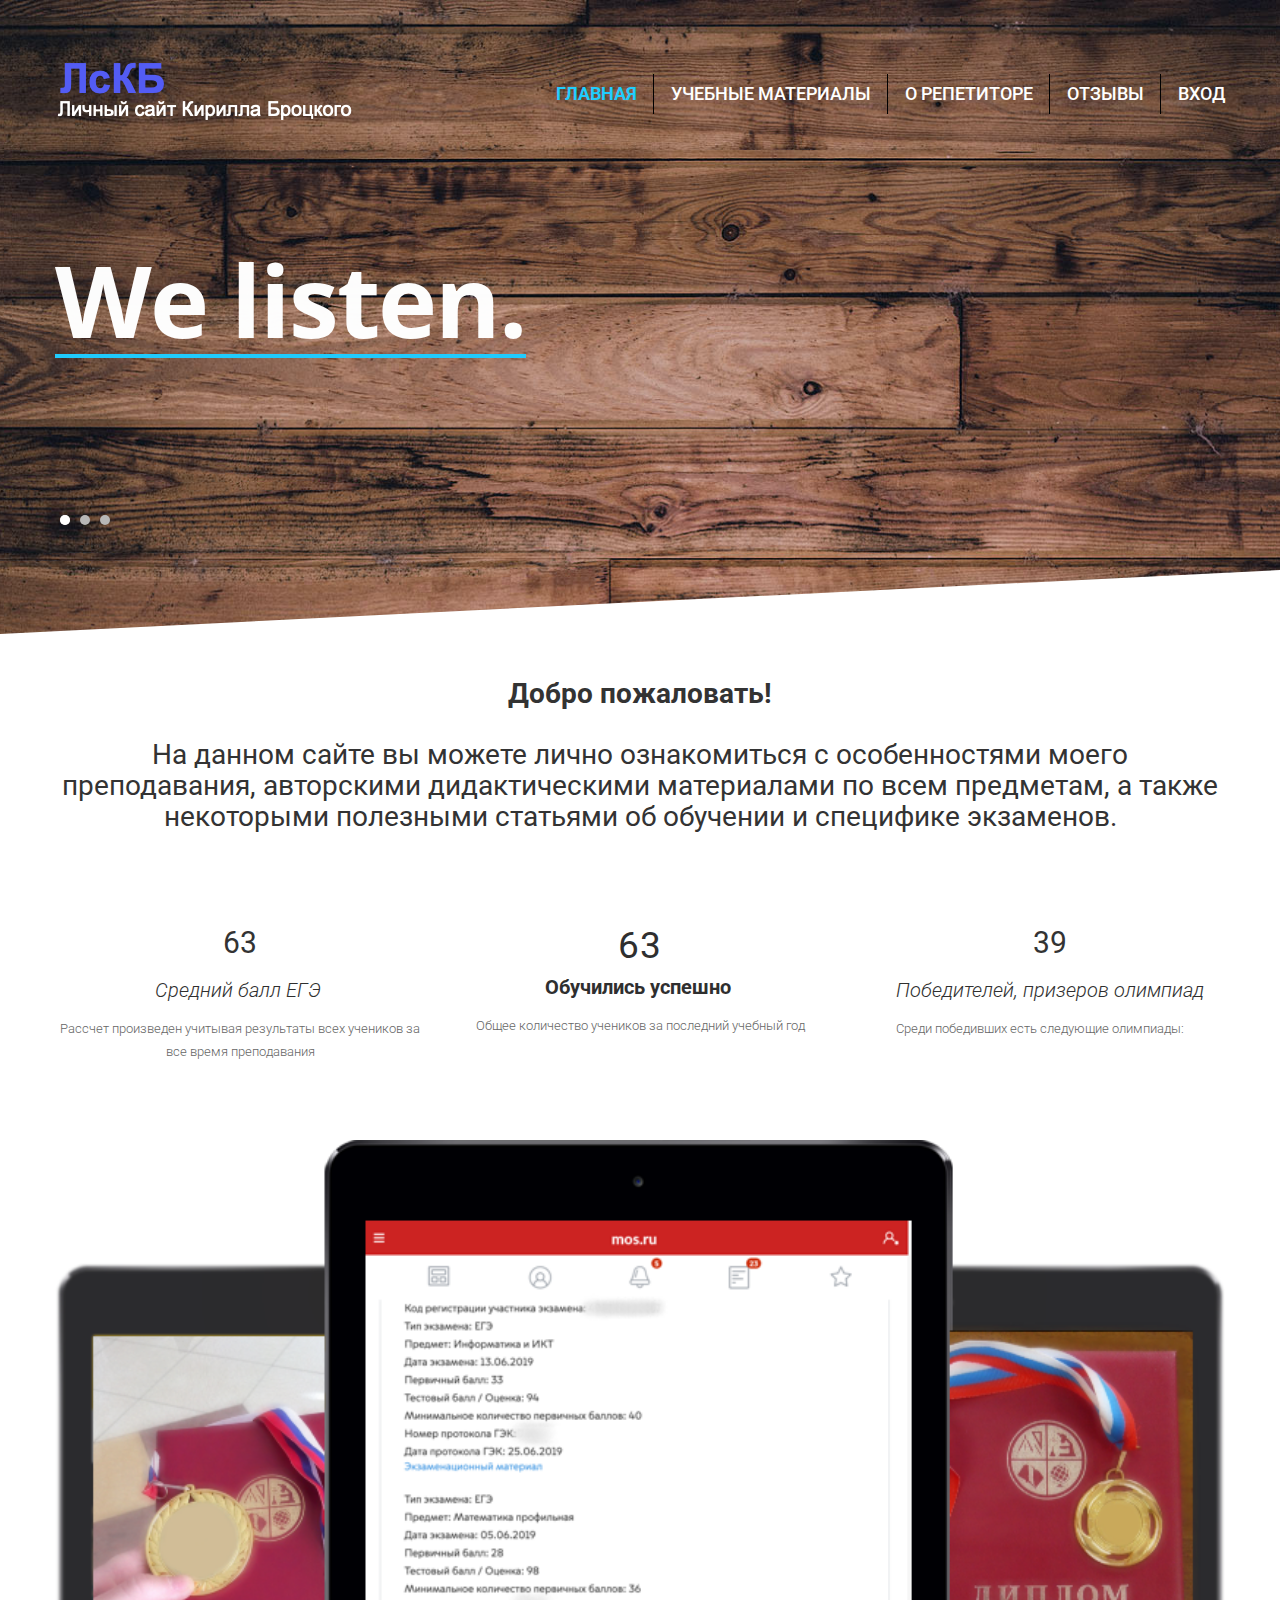
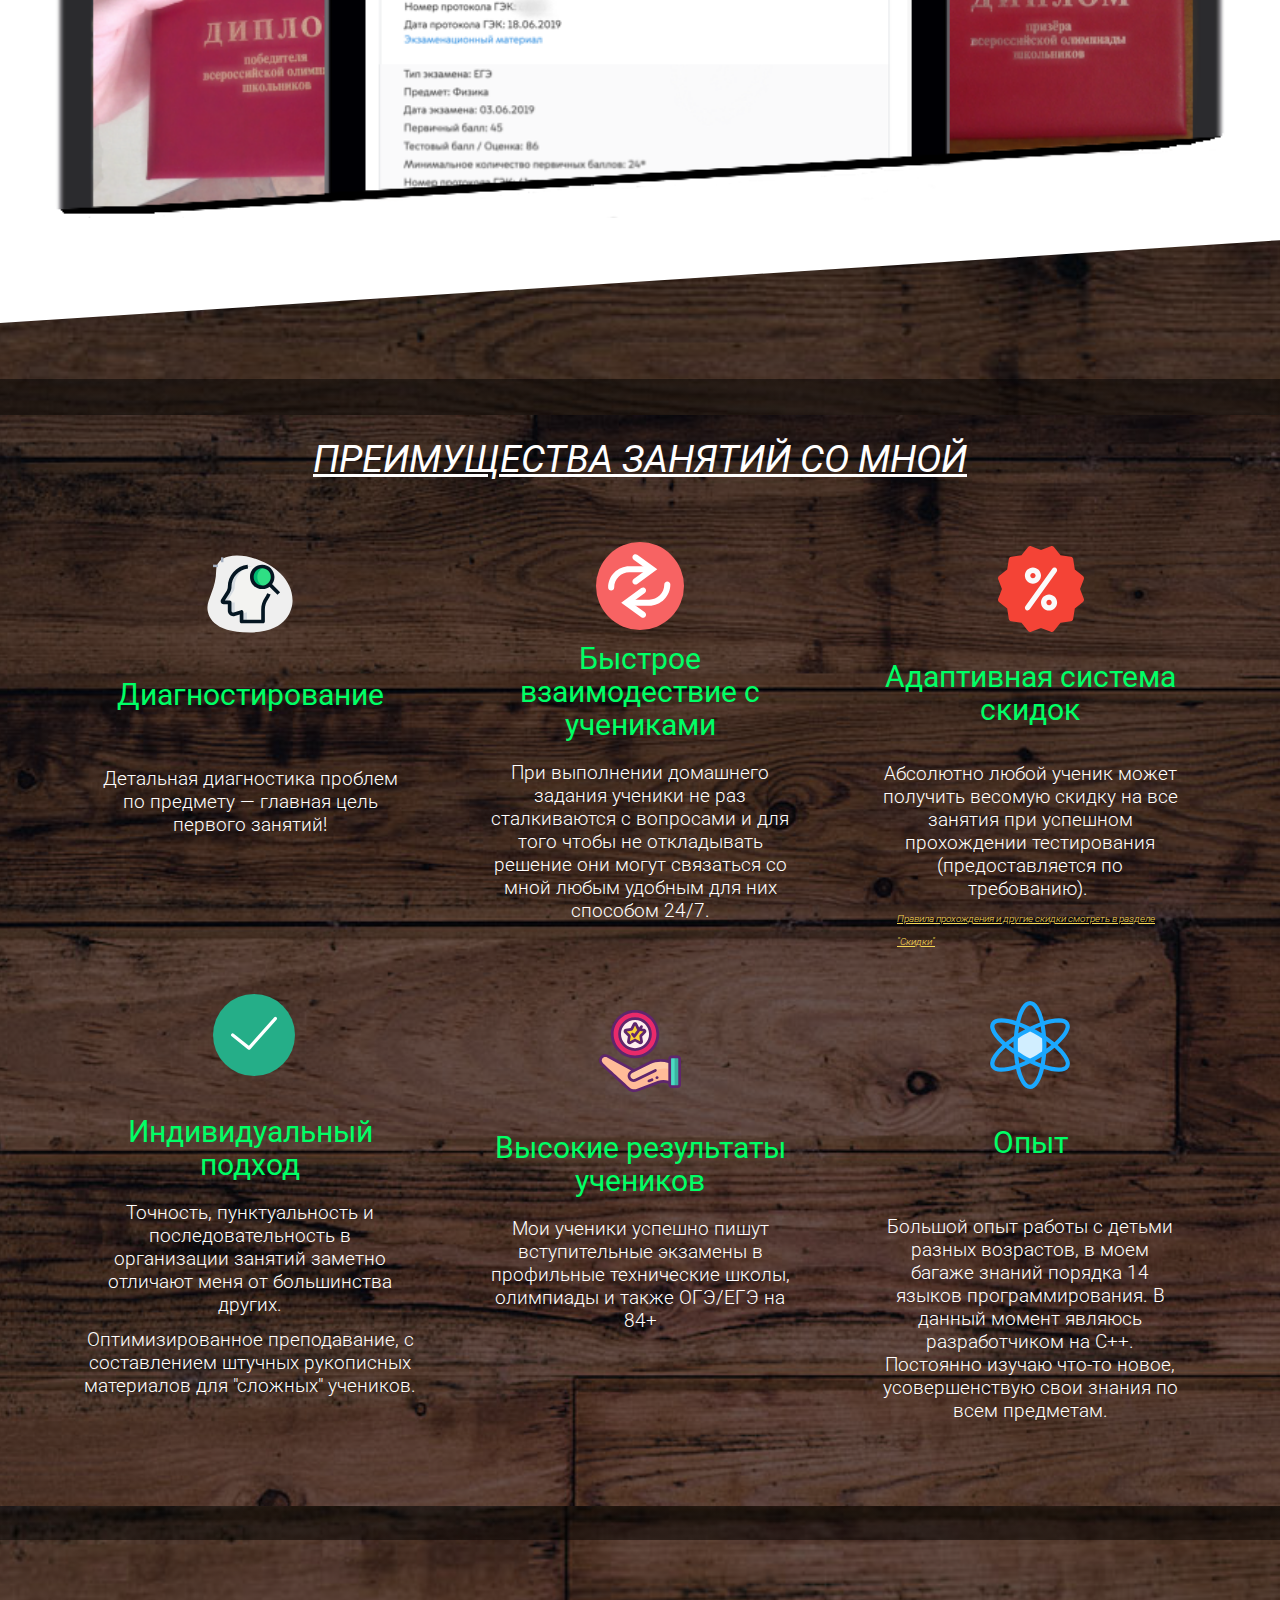
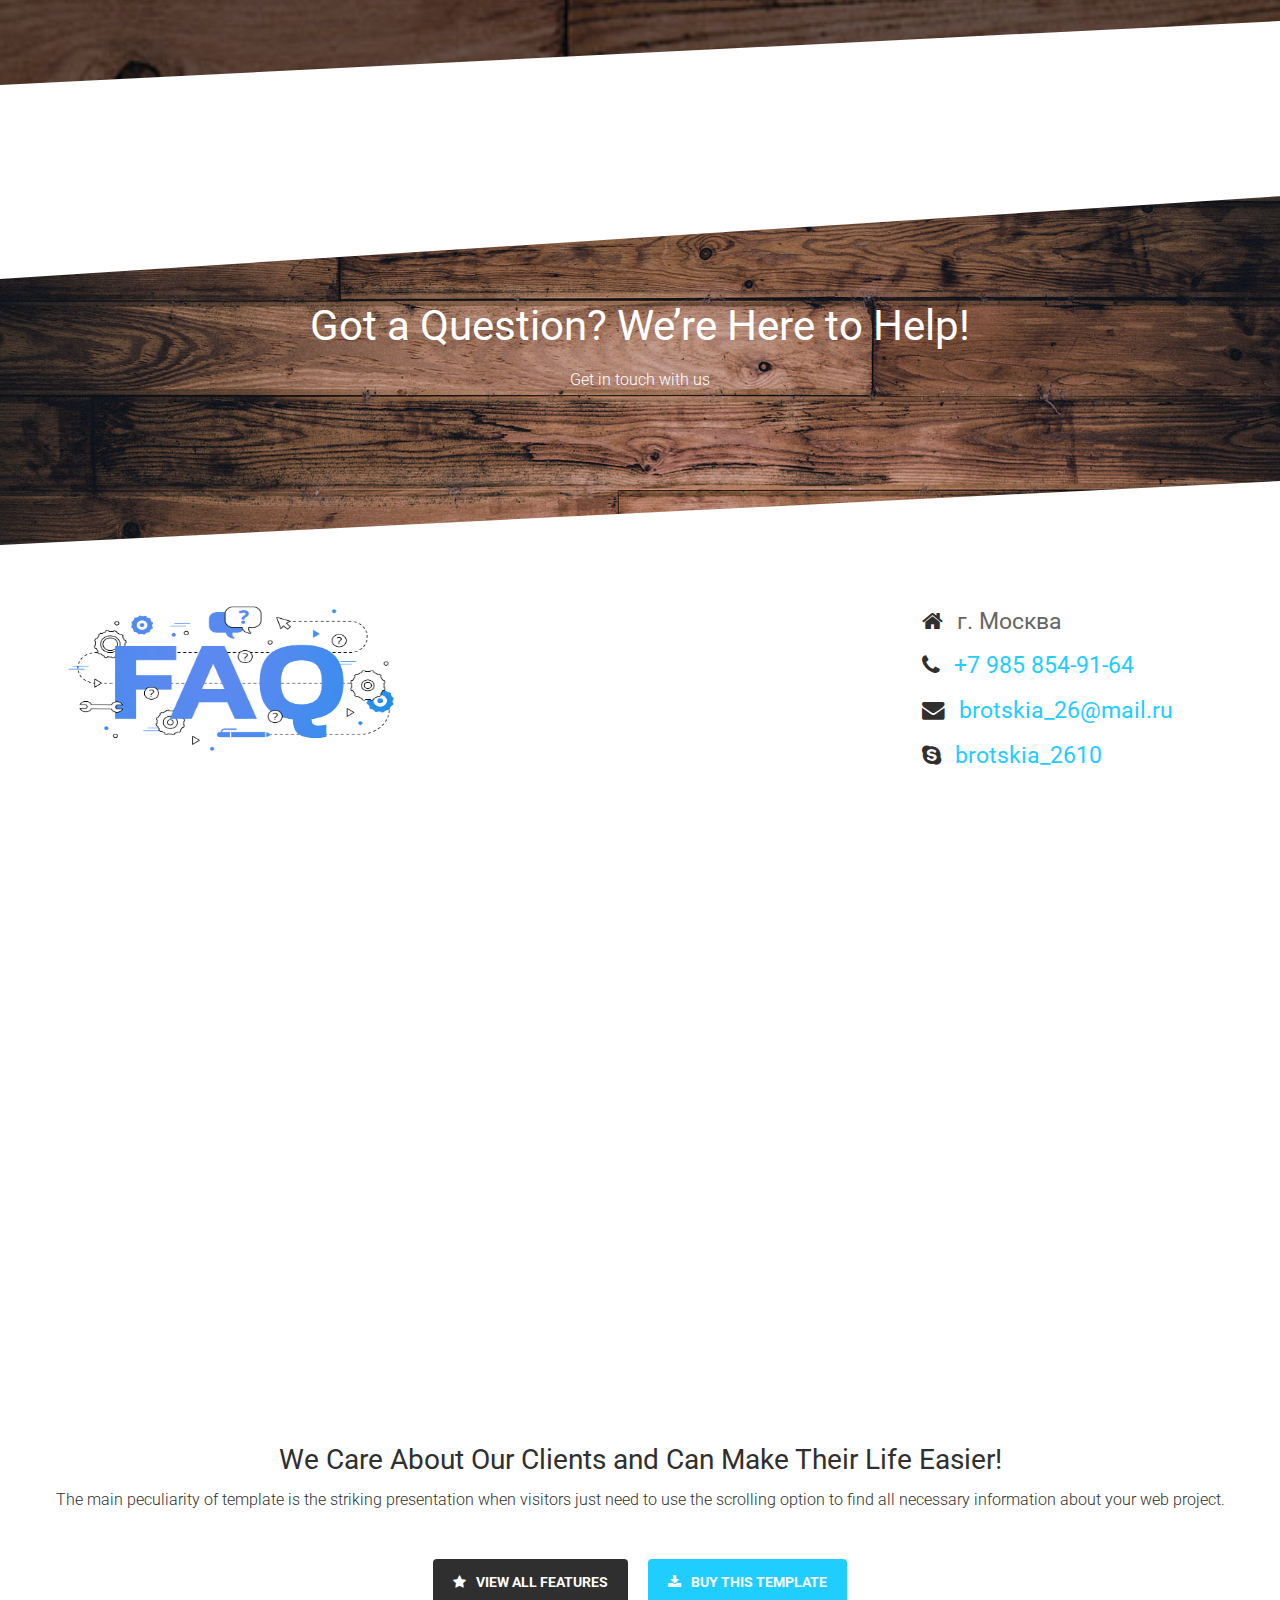
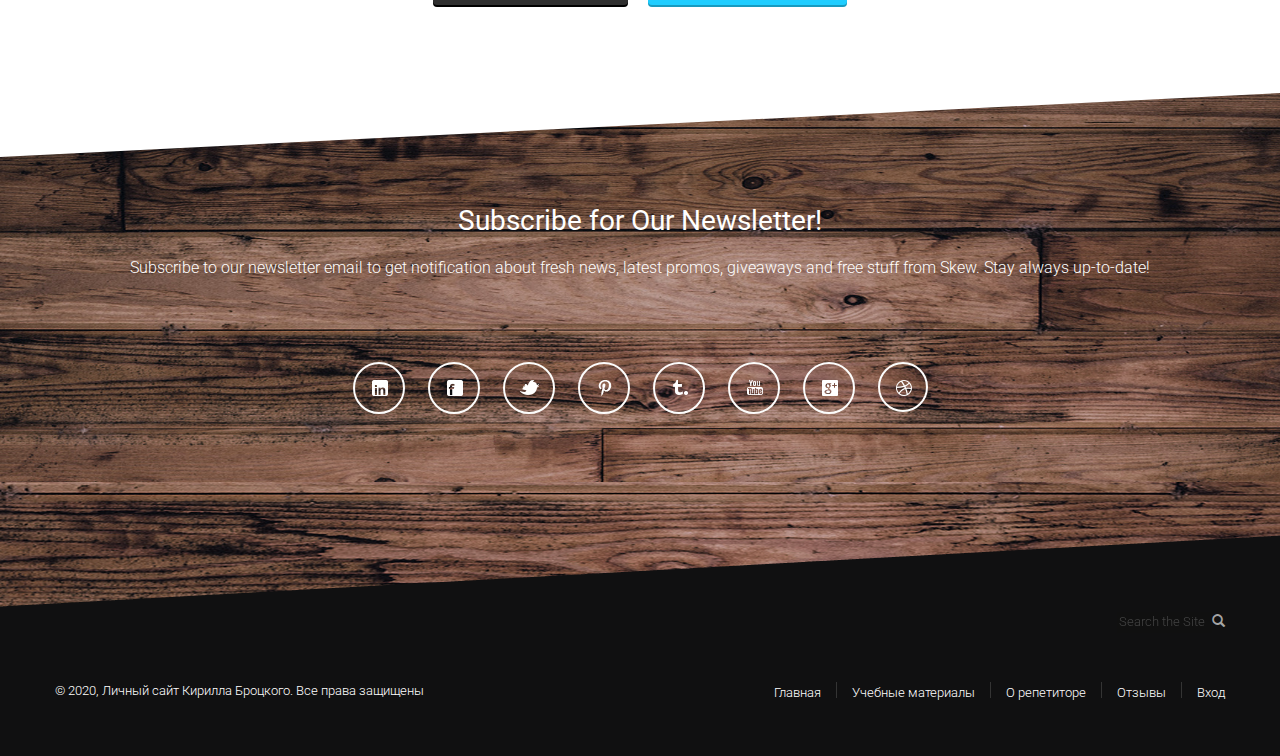
==== commit 18eda8f4: "Update index.html" ====
--- a/index.html
+++ b/index.html
@@ -266,107 +266,7 @@
         </div>
       </div>
     </section>
-    <section class="u-align-center u-clearfix u-hidden-lg u-hidden-xl u-image u-shading u-section-4" id="sec-b9d0">
-      <div class="u-clearfix u-sheet u-sheet-1">
-        <h2 class="u-text u-text-1">ПРЕИМУЩЕСТВА ЗАНЯТИЙ СО МНОЙ</h2>
-        <div class="u-clearfix u-expanded-width u-gutter-30 u-layout-wrap u-layout-wrap-1">
-          <div class="u-gutter-0 u-layout">
-            <div class="u-layout-row">
-              <div class="u-size-20 u-size-30-md">
-                <div class="u-layout-col">
-                  <div class="u-container-style u-layout-cell u-left-cell u-size-30 u-layout-cell-1">
-                    <div class="u-container-layout u-container-layout-1">
-                      <span class="u-icon u-icon-circle u-text-palette-1-base u-icon-1">
-                        <svg class="u-svg-link" preserveAspectRatio="xMidYMin slice" viewBox="0 0 36 36" style=""><use xmlns:xlink="http://www.w3.org/1999/xlink" xlink:href="#svg-00c9"></use></svg>
-                        <svg xmlns="http://www.w3.org/2000/svg" id="svg-00c9" enable-background="new 0 0 36 36" viewBox="0 0 36 36" class="u-svg-content"><path d="m4.167 8.377c0 6.917-3.583 11.667-3.583 15s1.916 10.333 17.249 10.333 17.583-9.417 17.583-13.083c.001-17.167-31.249-24.5-31.249-12.25z" fill="#efefef"></path><path d="m6.125 3h1v2h-1z" fill="#a4afc1"></path><path d="m2.875 6h2v1h-2z" fill="#a4afc1"></path><path d="m18 6.5c4.69 0 8.5 3.81 8.5 8.5 0 1.813-.573 3.499-1.545 4.882-.944 1.344-1.455 2.949-1.455 4.592v5.026h-9v-4l-3.06.93c-.14.05-.29.07-.44.07-.83 0-1.5-.67-1.5-1.5v-3.5h-2.5c-.28 0-.5-.22-.5-.5 0-.1.03-.19.08-.27l2.336-3.707c.381-.604.585-1.305.584-2.02 0-.001 0-.002 0-.003 0-4.69 3.81-8.5 8.5-8.5z" fill="#f3f3f1"></path><circle cx="23" cy="11" fill="#2fdf84" r="4.25"></circle><path d="m21 11c0-1.955 1.328-3.585 3.125-4.08-.361-.1-.733-.17-1.125-.17-2.347 0-4.25 1.903-4.25 4.25s1.903 4.25 4.25 4.25c.392 0 .764-.07 1.125-.17-1.797-.495-3.125-2.125-3.125-4.08z" fill="#00b871"></path><g fill="#d5dbe1"><path d="m11.75 25v-3.5h-2.25v3.5c0 .83.67 1.5 1.5 1.5.15 0 .3-.02.44-.07l.874-.266c-.342-.274-.564-.69-.564-1.164z"></path><path d="m8.75 21c0-.1.03-.19.08-.27l2.336-3.707c.381-.604.585-1.305.584-2.02 0-.001 0-.002 0-.003 0-4.308 3.217-7.864 7.375-8.417-.369-.049-.743-.083-1.125-.083-4.69 0-8.5 3.81-8.5 8.5v.003c0 .714-.204 1.415-.584 2.02l-2.336 3.707c-.05.08-.08.17-.08.27 0 .28.22.5.5.5h2.25c-.28 0-.5-.22-.5-.5z"></path><path d="m14.5 26.184v3.316h2.25v-4z"></path>
-</g><path d="m23.33 30h-8.78c-.414 0-.75-.336-.75-.75v-2.896l-2.011.613c-.181.065-.41.104-.649.104-1.224 0-2.22-.996-2.22-2.221v-2.68h-1.68c-.695 0-1.24-.545-1.24-1.24 0-.226.066-.453.193-.656l2.282-3.632c.277-.443.434-.947.452-1.464-.004-.036-.007-.072-.007-.108 0-4.659 3.487-8.539 8.112-9.026l.156 1.492c-3.82.402-6.711 3.582-6.768 7.419.006.037.009.075.009.114 0 .836-.236 1.656-.684 2.369l-2.03 3.231h1.955c.414 0 .75.336.75.75v3.43c0 .397.323.721.72.721.066 0 .131-.01.181-.027l3.011-.92c.227-.071.474-.026.665.114.191.142.304.365.304.603v3.16h7.28v-4.17c0-1.768.534-3.469 1.545-4.919.377-.533.675-1.104.889-1.704l1.412.505c-.26.727-.621 1.42-1.073 2.06-.831 1.193-1.272 2.599-1.272 4.058v4.92c-.002.414-.338.75-.752.75z"></path><path d="m23 16c-2.757 0-5-2.243-5-5s2.243-5 5-5 5 2.243 5 5-2.243 5-5 5zm0-8.5c-1.93 0-3.5 1.57-3.5 3.5s1.57 3.5 3.5 3.5 3.5-1.57 3.5-3.5-1.57-3.5-3.5-3.5z"></path><path d="m26.966 12.797h1.5v5.839h-1.5z" transform="matrix(.707 -.707 .707 .707 -2.995 24.203)"></path></svg>
-                      </span>
-                      <h1 class="u-align-center u-text u-text-custom-color-6 u-text-2">Диагностика</h1>
-                      <p class="u-align-center u-text u-text-3">Детальная диагностика проблем по предмету — главная цель первого занятий!</p>
-                    </div>
-                  </div>
-                  <div class="u-container-style u-layout-cell u-left-cell u-size-30 u-layout-cell-2">
-                    <div class="u-container-layout u-container-layout-2">
-                      <span class="u-icon u-icon-2">
-                        <svg class="u-svg-link" preserveAspectRatio="xMidYMin slice" viewBox="0 0 50 50" style=""><use xmlns:xlink="http://www.w3.org/1999/xlink" xlink:href="#svg-0f4b"></use></svg>
-                        <svg version="1.1" id="svg-0f4b" xmlns="http://www.w3.org/2000/svg" xmlns:xlink="http://www.w3.org/1999/xlink" x="0px" y="0px" viewBox="0 0 50 50" style="enable-background:new 0 0 50 50;" xml:space="preserve" class="u-svg-content"><circle style="fill:#25AE88;" cx="25" cy="25" r="25"></circle><polyline style="fill:none;stroke:#FFFFFF;stroke-width:2;stroke-linecap:round;stroke-linejoin:round;stroke-miterlimit:10;" points="
-	38,15 22,33 12,25 "></polyline><g></g><g></g><g></g><g></g><g></g><g></g><g></g><g></g><g></g><g></g><g></g><g></g><g></g><g></g><g></g></svg>
-                      </span>
-                      <h3 class="u-align-center u-text u-text-custom-color-6 u-text-4">Индивидуальный подход</h3>
-                      <p class="u-align-center u-text u-text-5">Точность, пунктуальность и последовательность в организации занятий заметно отличают меня от большинства других.<br>
-                      </p>
-                      <p class="u-align-center u-text u-text-6">Оптимизированное преподавание, с составлением штучных рукописных материалов для "сложных" учеников.</p>
-                    </div>
-                  </div>
-                </div>
-              </div>
-              <div class="u-size-20 u-size-30-md">
-                <div class="u-layout-col">
-                  <div class="u-container-style u-layout-cell u-size-30 u-layout-cell-3">
-                    <div class="u-container-layout u-container-layout-3">
-                      <span class="u-icon u-icon-3">
-                        <svg class="u-svg-link" preserveAspectRatio="xMidYMin slice" viewBox="0 0 58 58" style=""><use xmlns:xlink="http://www.w3.org/1999/xlink" xlink:href="#svg-416e"></use></svg>
-                        <svg xmlns="http://www.w3.org/2000/svg" xmlns:xlink="http://www.w3.org/1999/xlink" version="1.1" id="svg-416e" x="0px" y="0px" viewBox="0 0 58 58" style="enable-background:new 0 0 58 58;" xml:space="preserve" class="u-svg-content"><circle style="fill:#F76363;" cx="29" cy="29" r="29"></circle><path style="fill:#FFFFFF;" d="M10,32c-1.104,0-2-0.896-2-2c0-7.72,6.28-14,14-14h14c1.104,0,2,0.896,2,2s-0.896,2-2,2H22  c-5.514,0-10,4.486-10,10C12,31.104,11.104,32,10,32z"></path><path style="fill:#FFFFFF;" d="M26.002,28c-0.618,0-1.228-0.285-1.619-0.823c-0.65-0.894-0.452-2.145,0.44-2.794L33.6,18  l-8.776-6.383c-0.893-0.649-1.091-1.9-0.44-2.794c0.648-0.892,1.899-1.091,2.794-0.44L40.4,18l-13.224,9.617  C26.821,27.876,26.409,28,26.002,28z"></path><path style="fill:#FFFFFF;" d="M35,42H21c-1.104,0-2-0.896-2-2s0.896-2,2-2h14c5.514,0,10-4.486,10-10c0-1.104,0.896-2,2-2  s2,0.896,2,2C49,35.72,42.72,42,35,42z"></path><path style="fill:#FFFFFF;" d="M30.998,50c-0.407,0-0.819-0.124-1.175-0.383L16.6,40l13.224-9.617  c0.895-0.652,2.144-0.452,2.794,0.44c0.65,0.894,0.452,2.145-0.44,2.794L23.4,40l8.776,6.383c0.893,0.649,1.091,1.9,0.44,2.794  C32.227,49.715,31.616,50,30.998,50z"></path><g></g><g></g><g></g><g></g><g></g><g></g><g></g><g></g><g></g><g></g><g></g><g></g><g></g><g></g><g></g></svg>
-                      </span>
-                      <h3 class="u-align-center u-text u-text-custom-color-6 u-text-7">Быстрое взаимодествие с учениками</h3>
-                      <p class="u-align-center u-text u-text-8">При выполнении домашнего задания ученики не раз сталкиваются с вопросами и для того чтобы не откладывать решение они могут связаться со мной любым удобным для них способом 24/7.</p>
-                    </div>
-                  </div>
-                  <div class="u-container-style u-layout-cell u-size-30 u-layout-cell-4">
-                    <div class="u-container-layout u-container-layout-4">
-                      <span class="u-icon u-icon-4">
-                        <svg class="u-svg-link" preserveAspectRatio="xMidYMin slice" viewBox="0 0 256 256" style=""><use xmlns:xlink="http://www.w3.org/1999/xlink" xlink:href="#svg-3381"></use></svg>
-                        <svg xmlns="http://www.w3.org/2000/svg" id="svg-3381" enable-background="new 0 0 256 256" viewBox="0 0 256 256" class="u-svg-content"><g><g><g><g><g><g><g><path id="XMLID_294_" d="m194.86 155.361c-2.175-.197-4.361-.301-6.548-.301-7.82 0-15.663 1.261-23.206 3.806-2.996 1.006-5.911 2.198-8.734 3.586l-45.614 22.315-76.327-41.414c-2.302-1.319-4.801-1.943-7.276-1.943-5.067 0-9.995 2.638-12.702 7.346-4.026 6.999-1.048 14.407 5.402 19.967l75.46 69.132c.046.035.093.081.139.116 7.369 5.622 17.202 6.848 25.878 3.575l60.988-23.032c6.767-2.279 13.859-2.776 20.638-1.643 3.956.659 7.809 1.874 11.453 3.621v-60.56c-6.306-2.431-12.888-3.958-19.551-4.571z" fill="#ffbb98"></path><path d="m243.331 150.349v75.906c0 2.895-2.341 5.237-5.237 5.237h-18.444c-2.896 0-5.237-2.341-5.237-5.237v-75.906c0-2.886 2.341-5.237 5.237-5.237h18.444c2.895 0 5.237 2.351 5.237 5.237z" fill="#4bdbc3"></path><path d="m243.331 150.349v75.906c0 2.895-2.341 5.237-5.237 5.237h-4.109c-2.896 0-5.237-2.341-5.237-5.237v-75.906c0-2.886 2.341-5.237 5.237-5.237h4.109c2.895 0 5.237 2.351 5.237 5.237z" fill="#3bb2a0"></path><path id="XMLID_293_" d="m194.86 155.361c-2.175-.197-4.361-.301-6.548-.301-7.82 0-15.663 1.261-23.206 3.806-2.996 1.006-5.911 2.198-8.734 3.586l-45.614 22.315-7.23 3.54c-4.731 2.383-7.462 7.172-7.462 12.124 0 2.059.463 4.153 1.458 6.108 3.378 6.698 11.534 9.393 18.232 6.015l56-27.393s16.225-7.281 36.13-5.884l6.524.524v-19.87c-6.305-2.43-12.887-3.957-19.55-4.57z" fill="#ffcaa6"></path>
-</g>
-</g>
-</g>
-</g>
-</g><g><circle cx="113.516" cy="78.894" fill="#ea2a6a" r="66.218"></circle><path d="m113.516 123.78c-24.749 0-44.885-20.136-44.885-44.886s20.136-44.886 44.885-44.886c24.75 0 44.887 20.136 44.887 44.886 0 24.751-20.137 44.886-44.887 44.886z" fill="#ffefee"></path><path d="m139.678 67.375-14.327-2.082c-1.072-.156-1.998-.829-2.478-1.8l-6.407-12.982c-1.207-2.446-4.695-2.446-5.902 0l-6.407 12.982c-.479.971-1.406 1.644-2.478 1.8l-14.327 2.082c-2.699.392-3.777 3.709-1.824 5.612l10.367 10.106c.775.756 1.129 1.845.946 2.912l-2.447 14.269c-.461 2.688 2.36 4.738 4.774 3.469l12.814-6.737c.959-.504 2.104-.504 3.063 0l12.814 6.737c2.414 1.269 5.236-.781 4.775-3.469l-2.447-14.269c-.183-1.067.171-2.157.946-2.912l10.367-10.106c1.955-1.903.878-5.22-1.822-5.612z" fill="#f9d335"></path>
-</g>
-</g><g fill="#5f266d"><path d="m176.5 201.573-1.038.422c-4.864 1.977-1.931 9.418 3.012 7.412l1.038-.422c2.047-.832 3.031-3.165 2.2-5.212-.833-2.047-3.167-3.029-5.212-2.2z"></path><path d="m161.566 207.638-9.266 3.763c-4.854 1.971-1.94 9.421 3.01 7.412l9.266-3.763c2.047-.831 3.032-3.164 2.201-5.211s-3.165-3.03-5.211-2.201z"></path><path d="m238.093 141.133h-18.442c-5.094 0-9.238 4.144-9.238 9.237v4.006c-18.452-5.56-38.483-4.014-55.789 4.499l-43.75 21.405-74.434-40.382c-8.905-5.1-20.313-2.014-25.432 6.883-4.67 8.123-2.221 17.914 6.238 24.97 2.931 2.693 75.427 69.131 75.796 69.409 8.338 6.36 19.728 7.907 29.713 4.133l60.917-22.998c8.764-2.939 18.164-2.63 26.74.821v3.146c0 5.094 4.145 9.237 9.238 9.237h18.442c5.094 0 9.237-4.144 9.237-9.237v-75.892c.001-5.093-4.142-9.237-9.236-9.237zm-27.681 73.474c-9.54-3.118-19.765-3.109-29.364.129-.045.016-.089.031-.134.048l-60.986 23.024c-7.4 2.794-15.77 1.685-21.904-2.912-3.388-3.091-74.806-68.524-75.422-69.091-.056-.051-.111-.101-.17-.148-4.273-3.539-7.696-9.31-4.489-14.889 2.922-5.08 9.436-6.842 14.602-3.885l69.509 37.711-.31.152c-4.197 2.114-7.316 5.743-8.783 10.217-4.827 14.731 10.616 28.229 24.567 21.193l57.083-27.923c1.984-.971 2.806-3.366 1.835-5.351-.97-1.984-3.366-2.806-5.351-1.835l-57.126 27.944c-7.667 3.863-16.027-3.541-13.406-11.538.799-2.438 2.496-4.413 4.739-5.543l52.845-25.854c16.22-7.979 35.114-9.127 52.266-3.29v51.841zm28.918 11.655c0 .683-.555 1.237-1.237 1.237h-18.442c-.683 0-1.238-.555-1.238-1.237v-75.892c0-.683.556-1.237 1.238-1.237h18.442c.683 0 1.237.555 1.237 1.237z"></path><path d="m113.516 127.781c26.956 0 48.887-21.93 48.887-48.886s-21.931-48.887-48.887-48.887c-26.955 0-48.885 21.931-48.885 48.887s21.93 48.886 48.885 48.886zm0-89.773c22.545 0 40.887 18.342 40.887 40.887s-18.342 40.886-40.887 40.886c-22.544 0-40.885-18.341-40.885-40.886s18.341-40.887 40.885-40.887z"></path><path d="m90.454 99.598c-1.021 5.954 5.231 10.495 10.578 7.686l12.484-6.563 12.484 6.562c5.344 2.813 11.599-1.731 10.578-7.685l-2.384-13.901 10.1-9.845c2.002-1.95 2.709-4.814 1.845-7.474-2.023-6.225-9.124-4.953-12.75-5.959l2.127-2.85c1.321-1.771.957-4.277-.813-5.599-1.771-1.319-4.275-.956-5.599.813l-3.652 4.894-5.398-10.936c-2.673-5.418-10.402-5.417-13.075-.001l-6.242 12.647-13.956 2.028c-5.979.867-8.367 8.222-4.042 12.436l10.1 9.845zm-1.101-28.471 12.905-1.876c2.373-.346 4.425-1.836 5.487-3.987l5.771-11.693c6.013 12.028 5.72 11.937 6.702 13.12l-9.031 12.102-1.783-2.33c-1.343-1.752-3.853-2.086-5.608-.745-1.754 1.343-2.088 3.854-.745 5.608l5 6.532c.758.989 1.932 1.568 3.177 1.568h.024c1.254-.008 2.432-.603 3.182-1.607l13.513-18.106 9.735 1.415-9.338 9.102c-1.718 1.675-2.502 4.086-2.097 6.452l2.204 12.853-11.542-6.068c-2.125-1.117-4.661-1.115-6.784 0l-11.542 6.068 2.204-12.854c.405-2.365-.379-4.776-2.097-6.451z"></path><path d="m113.517 149.112c38.718 0 70.218-31.5 70.218-70.218s-31.5-70.218-70.218-70.218-70.218 31.5-70.218 70.218 31.5 70.218 70.218 70.218zm0-132.436c34.307 0 62.218 27.911 62.218 62.218s-27.911 62.218-62.218 62.218-62.218-27.911-62.218-62.218 27.911-62.218 62.218-62.218z"></path>
-</g>
-</g></svg>
-                      </span>
-                      <h1 class="u-align-center u-text u-text-custom-color-6 u-text-9">Высокие результаты учеников</h1>
-                      <p class="u-align-center u-text u-text-10">Мои ученики успешно пишут вступительные экзамены в профильные технические школы, олимпиады и также ОГЭ/ЕГЭ на 84+</p>
-                    </div>
-                  </div>
-                </div>
-              </div>
-              <div class="u-size-20 u-size-60-md">
-                <div class="u-layout-col">
-                  <div class="u-container-style u-layout-cell u-right-cell u-size-30 u-layout-cell-5">
-                    <div class="u-container-layout u-container-layout-5">
-                      <span class="u-icon u-icon-5">
-                        <svg class="u-svg-link" preserveAspectRatio="xMidYMin slice" viewBox="0 0 512.035 512.035" style=""><use xmlns:xlink="http://www.w3.org/1999/xlink" xlink:href="#svg-ab5d"></use></svg>
-                        <svg xmlns="http://www.w3.org/2000/svg" xmlns:xlink="http://www.w3.org/1999/xlink" version="1.1" id="svg-ab5d" x="0px" y="0px" viewBox="0 0 512.035 512.035" style="enable-background:new 0 0 512.035 512.035;" xml:space="preserve" class="u-svg-content"><path style="fill:#F44336;" d="M488.502,256.035l22.464-58.592c2.464-6.464,0.544-13.792-4.864-18.176l-48.704-39.488l-9.856-61.984  c-1.088-6.848-6.464-12.192-13.312-13.28l-61.984-9.856L332.79,5.923c-4.352-5.408-11.84-7.328-18.144-4.864l-58.624,22.496  L197.43,1.091c-6.496-2.496-13.76-0.512-18.144,4.864l-39.488,48.736l-61.984,9.856c-6.816,1.088-12.192,6.464-13.28,13.28  l-9.856,61.984L5.942,179.299c-5.376,4.352-7.328,11.68-4.864,18.144l22.464,58.592L1.078,314.627  c-2.496,6.464-0.512,13.792,4.864,18.144l48.736,39.456l9.856,61.984c1.088,6.848,6.432,12.224,13.28,13.312l61.984,9.856  l39.488,48.704c4.384,5.44,11.712,7.36,18.176,4.864l58.56-22.432l58.592,22.464c1.856,0.704,3.776,1.056,5.728,1.056  c4.704,0,9.344-2.08,12.448-5.952l39.456-48.704l61.984-9.856c6.848-1.088,12.224-6.464,13.312-13.312l9.856-61.984l48.704-39.456  c5.408-4.384,7.328-11.68,4.864-18.144L488.502,256.035z"></path><g><path style="fill:#FAFAFA;" d="M208.022,224.035c-26.464,0-48-21.536-48-48s21.536-48,48-48s48,21.536,48,48   S234.486,224.035,208.022,224.035z M208.022,160.035c-8.832,0-16,7.168-16,16s7.168,16,16,16s16-7.168,16-16   S216.854,160.035,208.022,160.035z"></path><path style="fill:#FAFAFA;" d="M304.022,384.035c-26.464,0-48-21.536-48-48s21.536-48,48-48s48,21.536,48,48   S330.486,384.035,304.022,384.035z M304.022,320.035c-8.8,0-16,7.2-16,16s7.2,16,16,16s16-7.2,16-16   S312.822,320.035,304.022,320.035z"></path><path style="fill:#FAFAFA;" d="M176.022,384.035c-3.232,0-6.464-0.96-9.28-2.976c-7.2-5.152-8.864-15.136-3.712-22.336l160-224   c5.152-7.2,15.136-8.864,22.336-3.712c7.2,5.12,8.832,15.136,3.712,22.304l-160,224   C185.91,381.699,181.014,384.035,176.022,384.035z"></path>
-</g><g></g><g></g><g></g><g></g><g></g><g></g><g></g><g></g><g></g><g></g><g></g><g></g><g></g><g></g><g></g></svg>
-                      </span>
-                      <h1 class="u-align-center u-text u-text-custom-color-6 u-text-11">Адаптивная система скидок</h1>
-                      <p class="u-align-center u-text u-text-12">Абсолютно любой ученик может получить весомую скидку на все занятия при успешном прохождении тестирования (предоставляется по требованию).&nbsp;</p>
-                      <p class="u-text u-text-palette-3-light-1 u-text-13">Правила прохождения и другие скидки смотреть в разделе "Скидки"</p>
-                    </div>
-                  </div>
-                  <div class="u-container-style u-layout-cell u-right-cell u-size-30 u-layout-cell-6">
-                    <div class="u-container-layout u-container-layout-6">
-                      <span class="u-icon u-icon-6">
-                        <svg class="u-svg-link" preserveAspectRatio="xMidYMin slice" viewBox="0 0 512 512" style=""><use xmlns:xlink="http://www.w3.org/1999/xlink" xlink:href="#svg-8d9d"></use></svg>
-                        <svg xmlns="http://www.w3.org/2000/svg" xmlns:xlink="http://www.w3.org/1999/xlink" version="1.1" id="svg-8d9d" x="0px" y="0px" viewBox="0 0 512 512" style="enable-background:new 0 0 512 512;" xml:space="preserve" class="u-svg-content"><ellipse style="fill:#D1EEFF;" cx="254.598" cy="257.097" rx="86.674" ry="84.236"></ellipse><path style="fill:#1AA8FF;" d="M416.975,256c37.181-33.768,62.05-66.804,68.876-94.11c3.877-12.507,2.365-26.063-4.145-37.425  c-19.505-31.817-77.775-29.135-144.579-7.68C321.646,49.737,294.217,0,256.183,0s-65.585,49.737-81.067,116.785  c-67.048-21.455-124.709-24.137-144.579,7.68c-6.644,11.301-8.277,24.869-4.51,37.425c6.827,27.307,31.695,60.952,68.876,94.11  c-36.815,33.768-61.684,66.804-68.876,94.11c-3.877,12.507-2.365,26.063,4.145,37.425c10.24,16.701,31.086,24.381,58.149,24.381  c29.452-1.061,58.587-6.534,86.43-16.213C190.598,462.263,217.905,512,256.183,512s65.585-49.737,81.067-116.785  c27.843,9.679,56.978,15.141,86.43,16.213c27.063,0,47.909-7.192,58.149-24.381c6.51-11.362,8.021-24.917,4.145-37.425  C479.025,322.804,454.278,289.768,416.975,256z M424.289,124.83c18.651,0,31.573,4.145,36.571,12.19  c2.865,5.803,3.304,12.52,1.219,18.651c-5.73,22.918-29.257,52.907-64,83.87c-14.75-12.19-30.964-24.381-48.762-36.571  c-1.536-21.126-4.133-42.167-7.802-63.025c26.722-9.155,54.662-14.251,82.895-15.116H424.289z M292.876,315.246  c-12.19,7.192-24.381,13.775-36.571,19.87c-12.19-6.095-24.381-12.19-36.571-19.87s-22.674-13.653-33.402-20.724  c-0.731-12.19-1.219-25.234-1.219-38.522s0-26.088,1.219-38.522c10.728-7.07,21.943-14.019,33.402-20.724  c11.459-6.705,24.381-13.775,36.571-19.992c12.19,6.095,24.381,12.19,36.571,19.992c12.19,7.802,22.674,13.653,33.402,20.724  c0.731,12.19,1.219,25.234,1.219,38.522s0,26.088-1.219,38.522C315.55,301.592,304.457,308.541,292.876,315.246z M323.962,324.998  c-1.341,13.288-3.17,25.844-5.242,37.912c-11.337-4.267-23.04-9.021-35.109-14.507c7.314-3.901,14.507-7.924,21.699-12.19  C312.503,331.947,317.867,329.143,323.962,324.998z M228.754,348.404c-12.19,5.486-24.381,10.24-35.109,14.507  c-2.072-12.19-3.901-24.381-5.242-37.912c6.181,3.816,12.434,7.595,18.773,11.337c7.07,4.145,13.897,8.046,21.577,11.947V348.404z   M160.122,277.09c-9.667-6.985-18.895-14.019-27.672-21.09c8.692-7.07,17.92-14.104,27.672-21.09c0,7.07,0,14.104,0,21.09  C160.122,262.985,160.122,270.019,160.122,277.09z M206.568,175.665c-6.424,3.742-12.678,7.522-18.773,11.337  c1.341-13.288,3.17-25.844,5.242-37.912c11.301,4.303,23.003,9.179,35.109,14.629c-6.912,3.901-13.934,7.887-21.09,11.947H206.568z   M283.002,163.474c12.032-5.449,23.735-10.325,35.109-14.629c2.072,12.19,3.901,24.381,5.242,37.912  c-6.181-3.816-12.434-7.595-18.773-11.337c-6.339-3.742-13.324-7.643-20.968-11.703L283.002,163.474z M351.025,234.667  c10.082,7.156,19.59,14.263,28.526,21.333c-8.692,7.07-17.92,14.104-27.672,21.09c0-7.07,0-14.104,0-21.09  c0-6.985-0.085-14.019-0.244-21.09L351.025,234.667z M256.183,24.381c21.09,0,43.764,38.888,57.783,100.45  c-19.017,7.07-38.522,15.482-57.783,24.381c-19.261-9.387-38.766-17.798-57.783-24.381  C212.419,63.269,235.093,24.381,256.183,24.381z M50.408,155.916c-2.085-6.132-1.646-12.849,1.219-18.651  c5.12-8.29,17.92-12.19,36.571-12.19c28.075,1.207,55.808,6.583,82.286,15.97c-3.669,20.858-6.266,41.899-7.802,63.025  c-17.432,12.19-33.646,24.381-48.762,36.571C79.299,208.945,55.771,178.956,50.408,155.916z M51.627,374.735  c-2.865-5.803-3.304-12.52-1.219-18.651c5.73-22.918,29.257-52.907,64-83.871c14.75,12.19,30.964,24.381,48.762,36.571  c1.536,21.126,4.133,42.167,7.802,63.025c-62.659,19.505-108.373,20.602-119.71,2.926L51.627,374.735z M256.183,487.619  c-21.09,0-43.764-38.888-57.783-100.45c19.017-7.07,38.522-15.482,57.783-24.381c19.261,9.387,38.766,17.676,57.783,24.381  C299.947,448.731,277.272,487.619,256.183,487.619z M460.983,374.735c-10.85,17.676-57.051,16.579-118.857-3.535  c3.669-20.858,6.266-41.899,7.802-63.025c17.432-12.19,33.646-24.381,48.762-36.571c34.621,30.964,58.149,60.952,64,83.87  C464.798,361.85,464.177,368.823,460.983,374.735z"></path><g></g><g></g><g></g><g></g><g></g><g></g><g></g><g></g><g></g><g></g><g></g><g></g><g></g><g></g><g></g></svg>
-                      </span>
-                      <h3 class="u-align-center u-text u-text-custom-color-6 u-text-14">Опыт</h3>
-                      <p class="u-align-center u-text u-text-15">Большой опыт работы с детьми разных возрастов, в моем багаже знаний порядка 14 языков программирования. В данный момент являюсь разработчиком на С++. Постоянно изучаю что-то новое, усовершенствую свои знания по всем предметам.<br>
-                        <br>
-                        <br>
-                      </p>
-                    </div>
-                  </div>
-                </div>
-              </div>
-            </div>
-          </div>
-        </div>
-      </div>
-    </section>
+    
 
                 </div>
         </div>
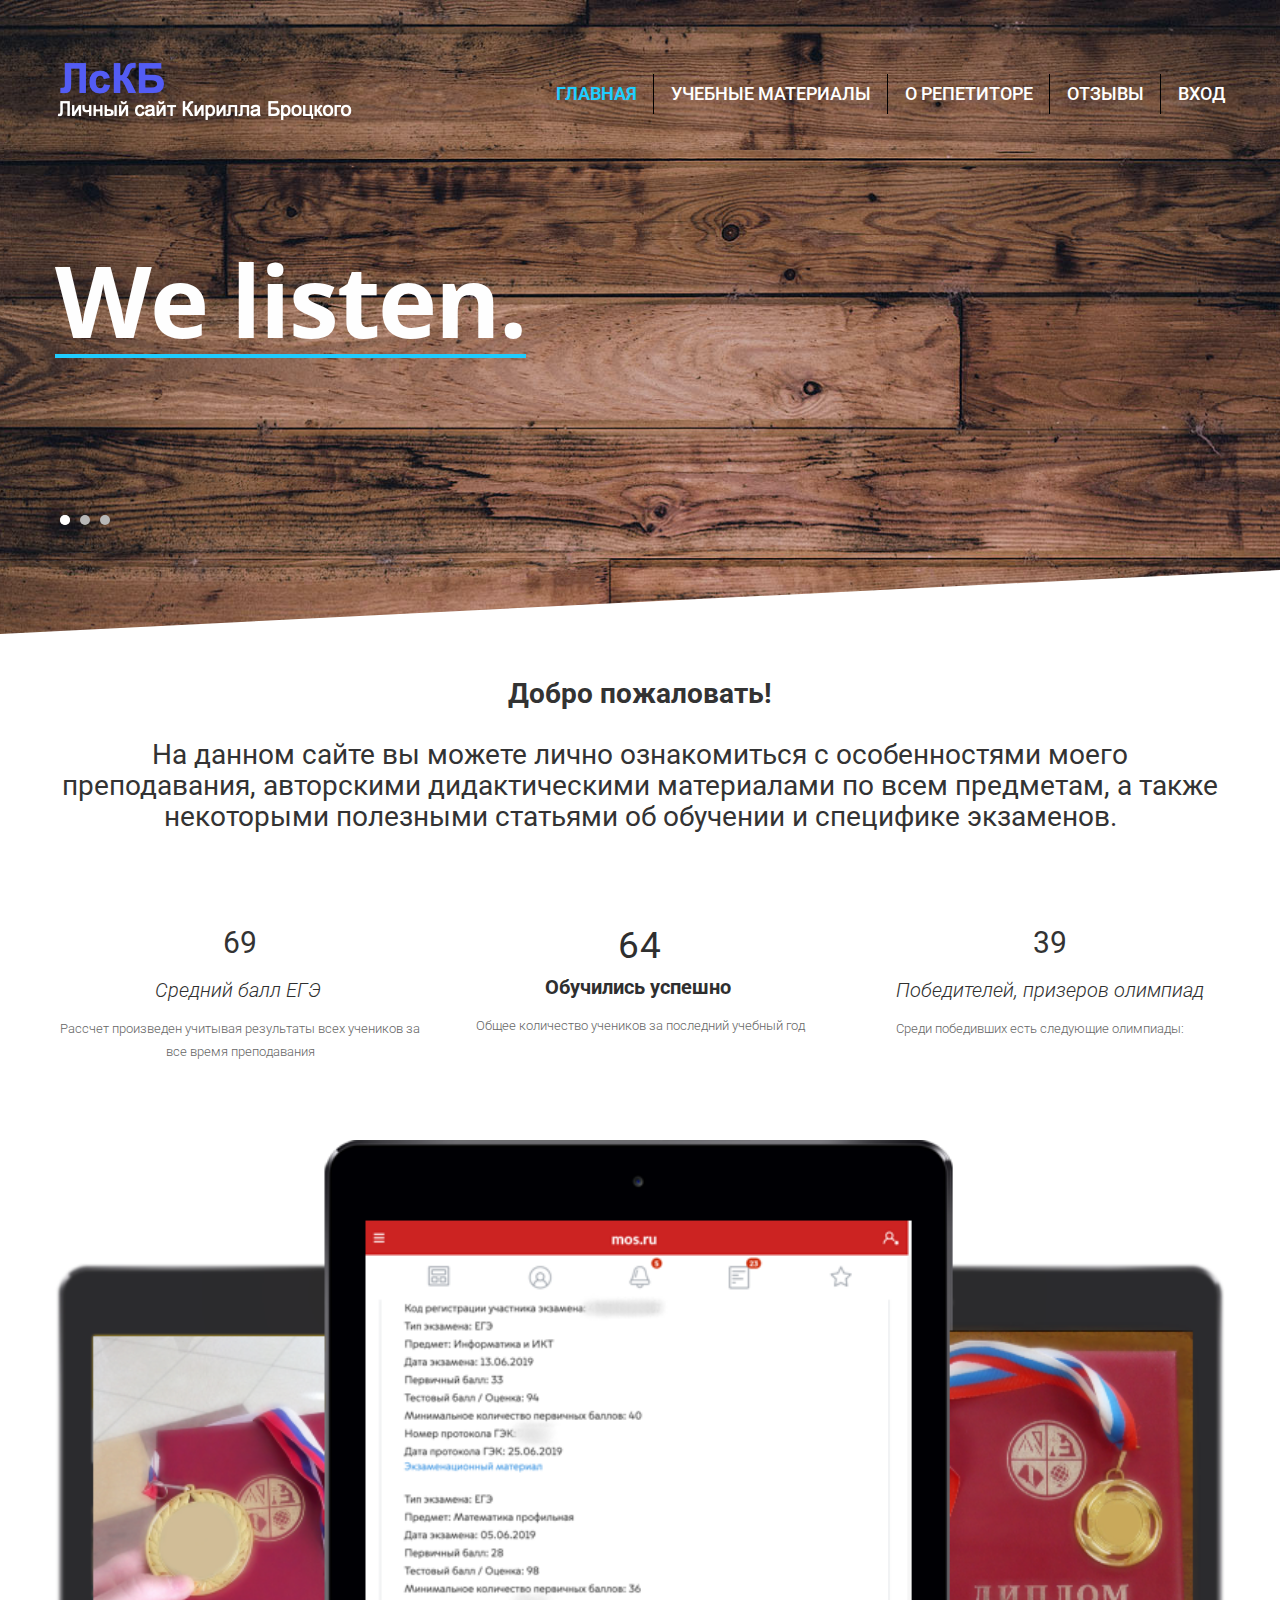
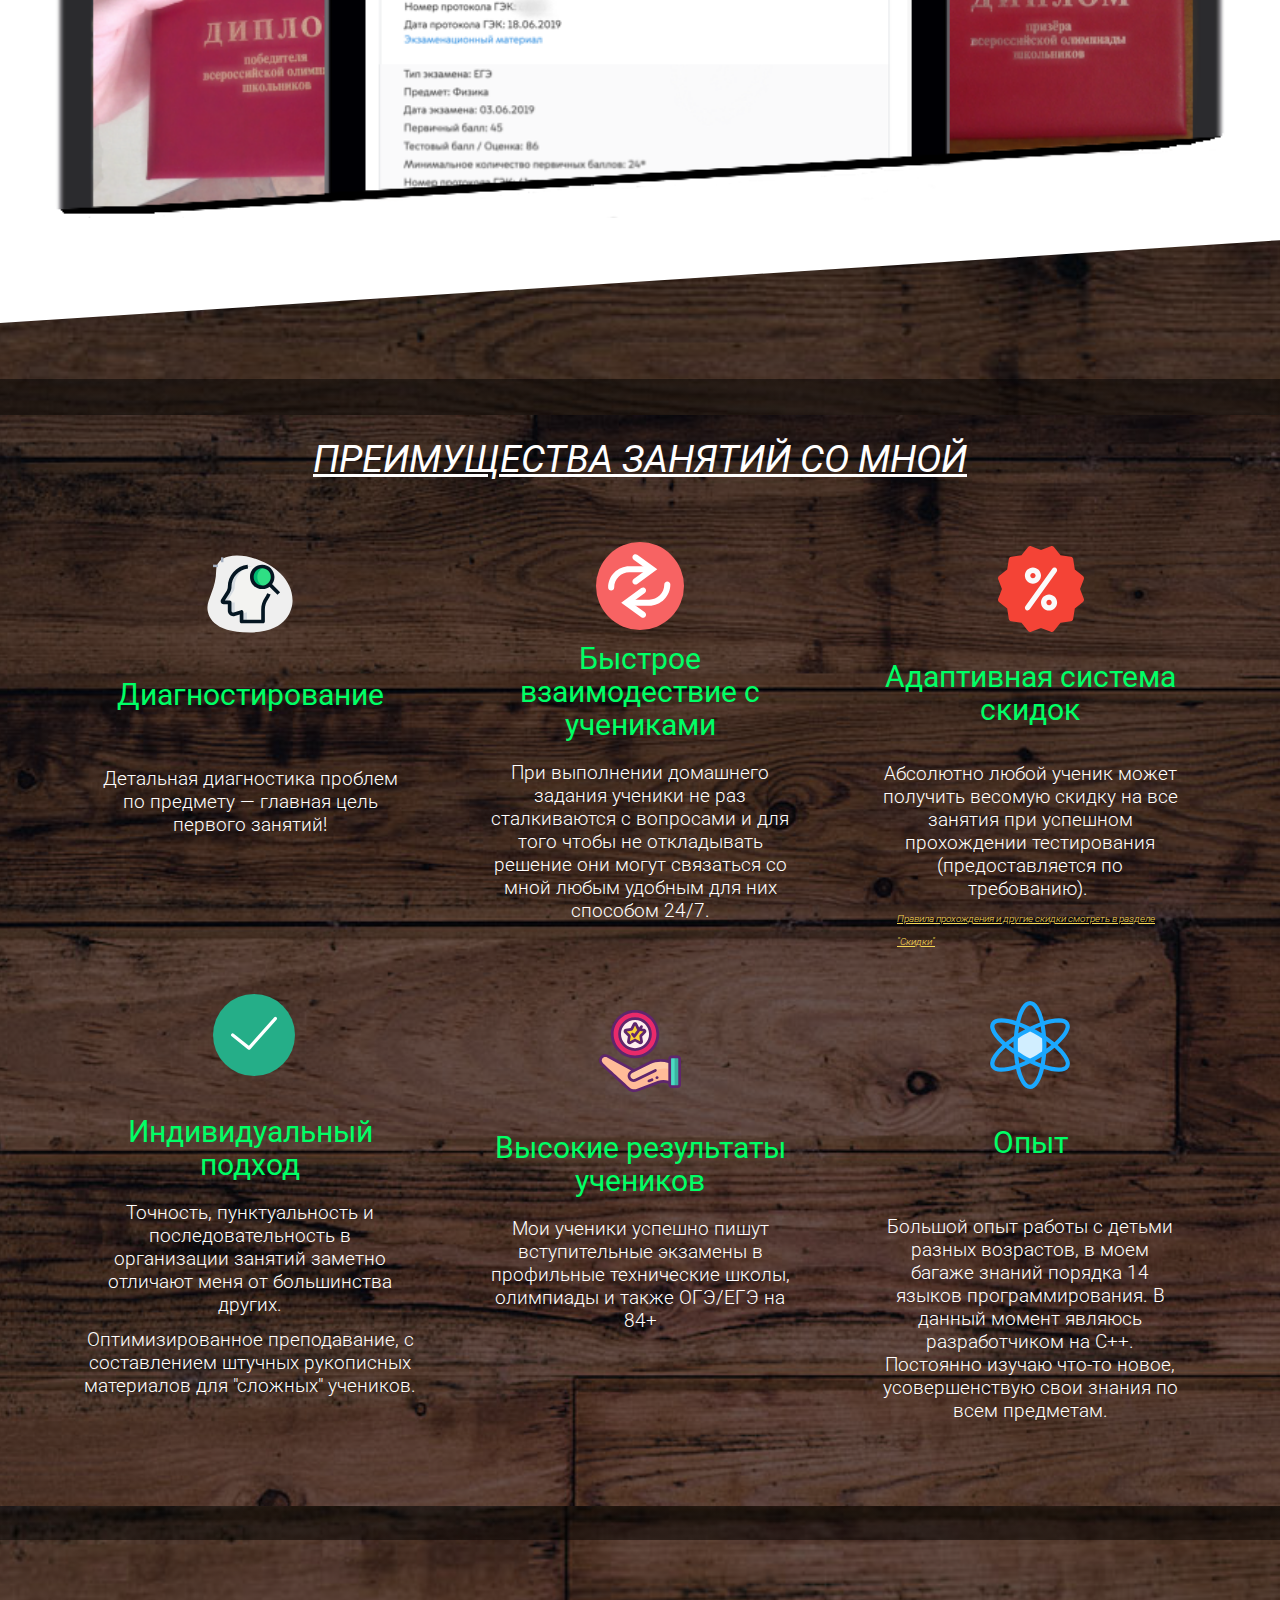
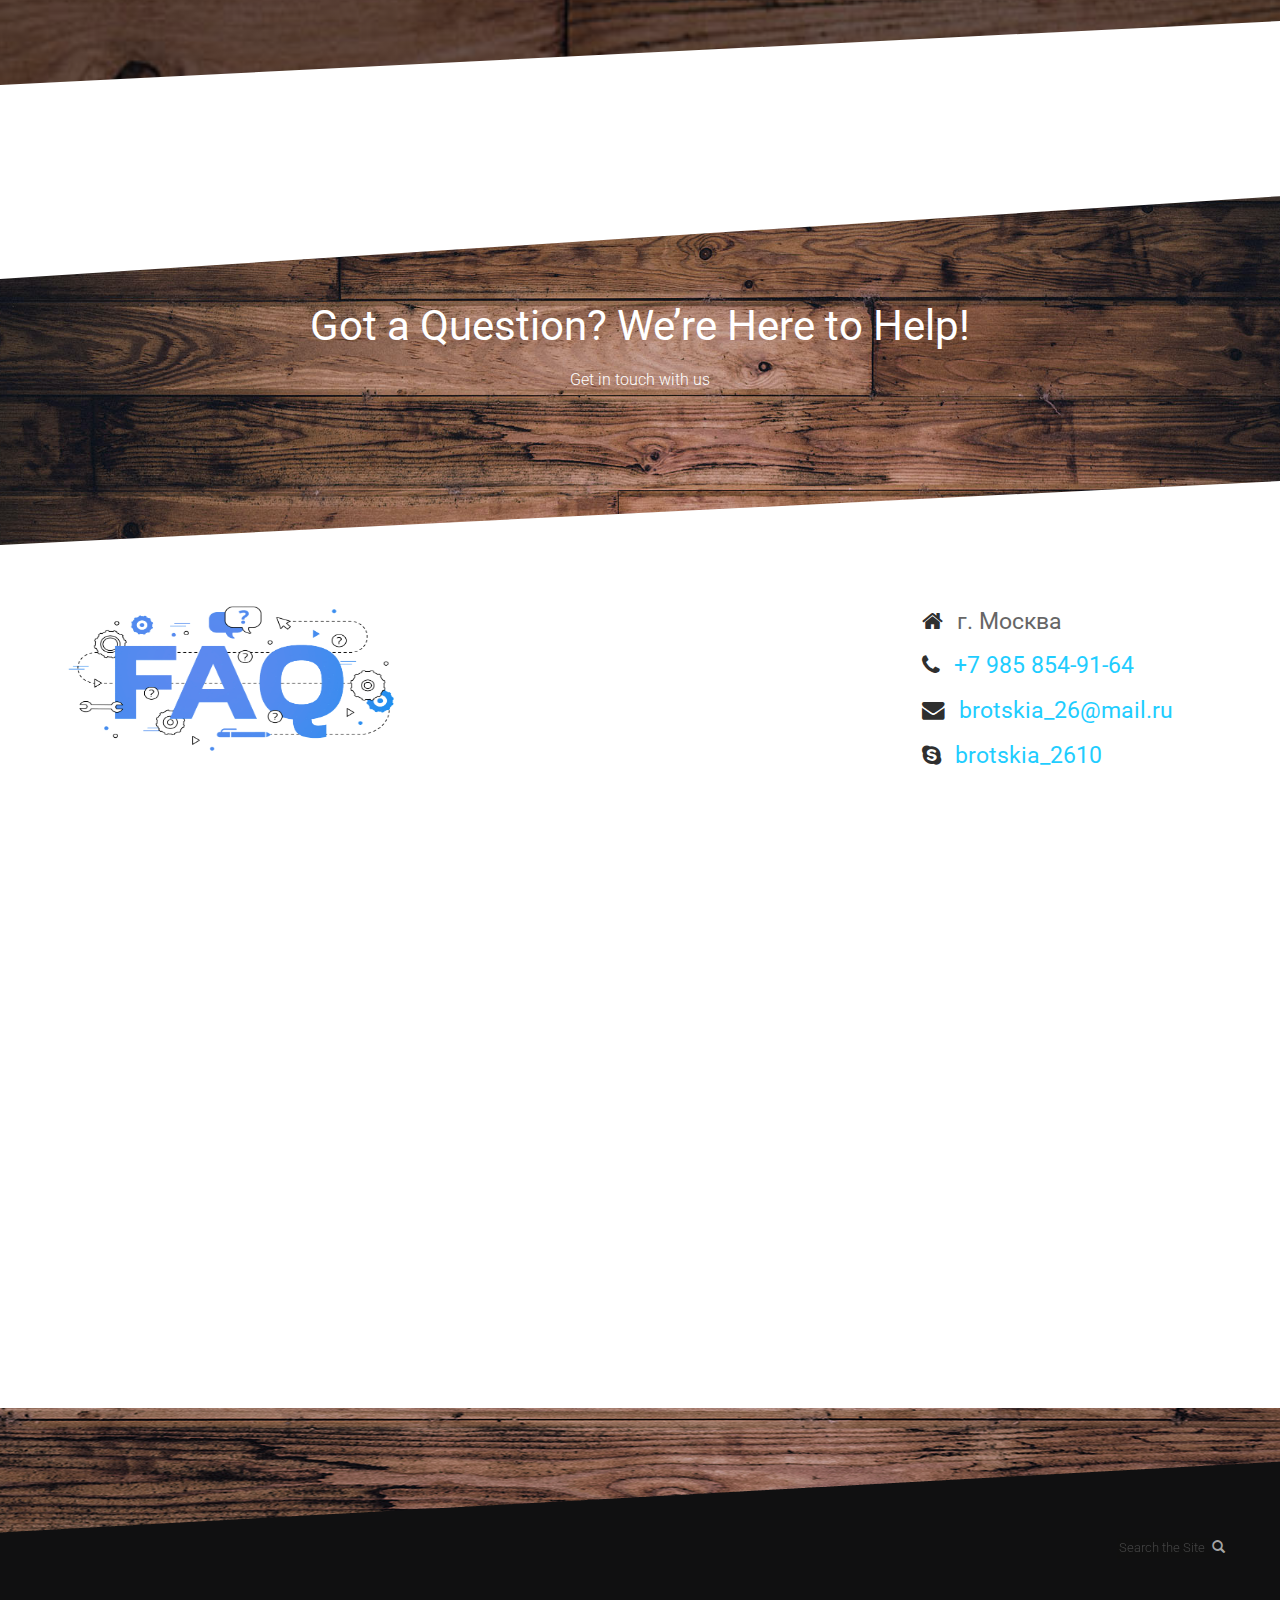
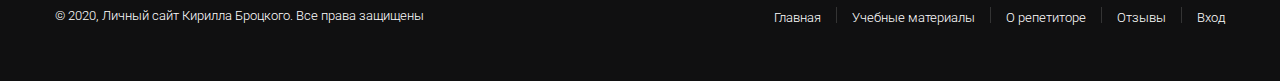
==== commit 340e34d0: "Update index.html" ====
--- a/index.html
+++ b/index.html
@@ -310,46 +310,8 @@
            
 		</div>
 
-		<div class="container">
-			<div class="row ftext">
-				<div class="col-md-12">
-				<a id="features"></a>
-				<h3>We Care About Our Clients and Can Make Their Life Easier!</h3>
-				<p>The main peculiarity of template is the striking presentation when visitors just need to use the scrolling option to find all necessary information about your web project. </p>
-				</div>
-				<div class="cBtn">
-					<ul style="margin-top: 23px; margin-bottom: 0px; padding-left: 26px;">
-						<li class="dowbload"><a href="#"><i class="fa fa-star"></i>View All Features</a></li>
-						<li class="buy"><a href="#"><i class="fa fa-download"></i>Buy This Template</a></li>
-					</ul>
-			</div>
-			</div>
-		</div>
-
-		<div class="line7">
-			<div class="container">
-				<div class="row footer">
-					<div class="col-md-12">
-						<h3>Subscribe for Our Newsletter!</h3>
-						<p>Subscribe to our newsletter email to get notification about fresh news, latest promos, giveaways and free stuff from Skew. Stay always up-to-date!</p>
-						
-					</div>
-					<div class="soc col-md-12">
-						<ul>
-							<li class="soc1"><a href="#"></a></li>
-							<li class="soc2"><a href="#"></a></li>
-							<li class="soc3"><a href="#"></a></li>
-							<li class="soc4"><a href="#"></a></li>
-							<li class="soc5"><a href="#"></a></li>
-							<li class="soc6"><a href="#"></a></li>
-							<li class="soc7"><a href="#"></a></li>
-							<li class="soc8"><a href="#"></a></li>
-							
-						</ul>
-					</div>
-				</div>
-			</div>
-		</div>
+		
+		
 		<div class="lineBlack">
 			<div class="container">
 				<div class="row downLine">
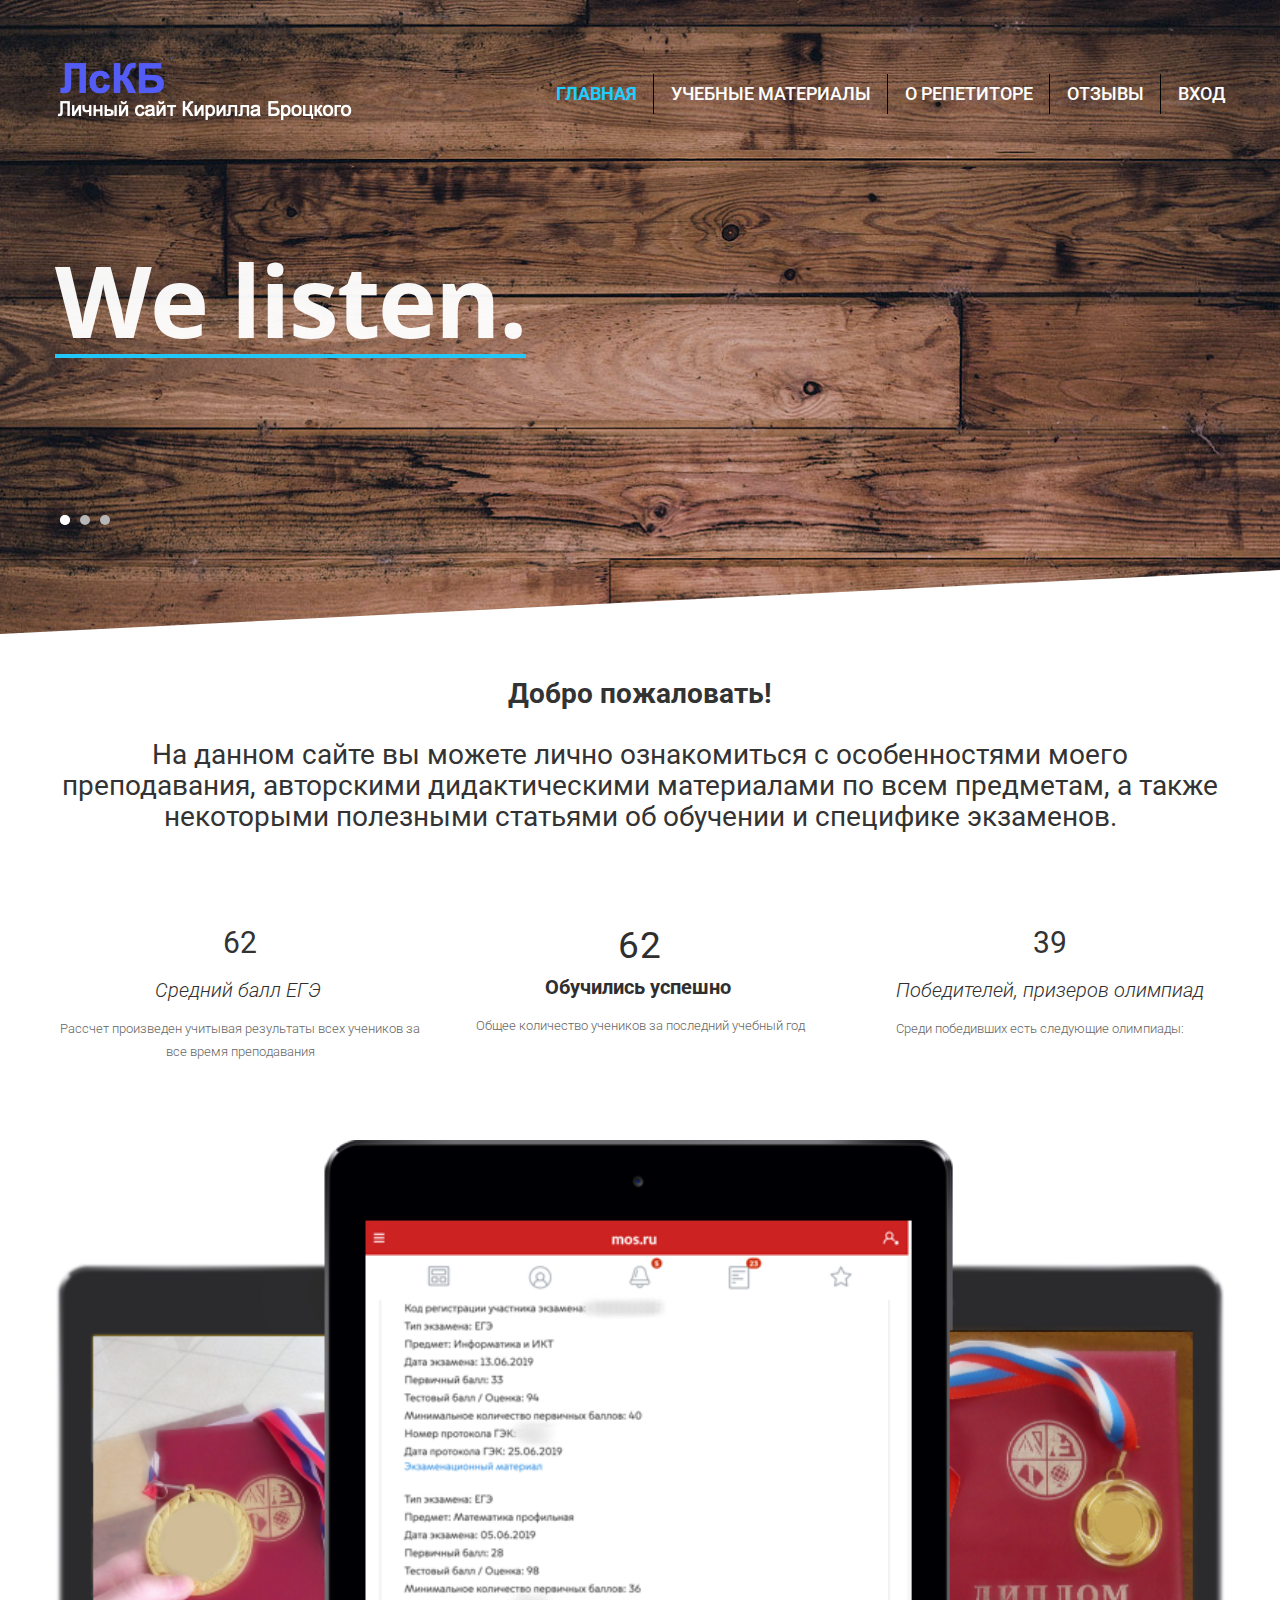
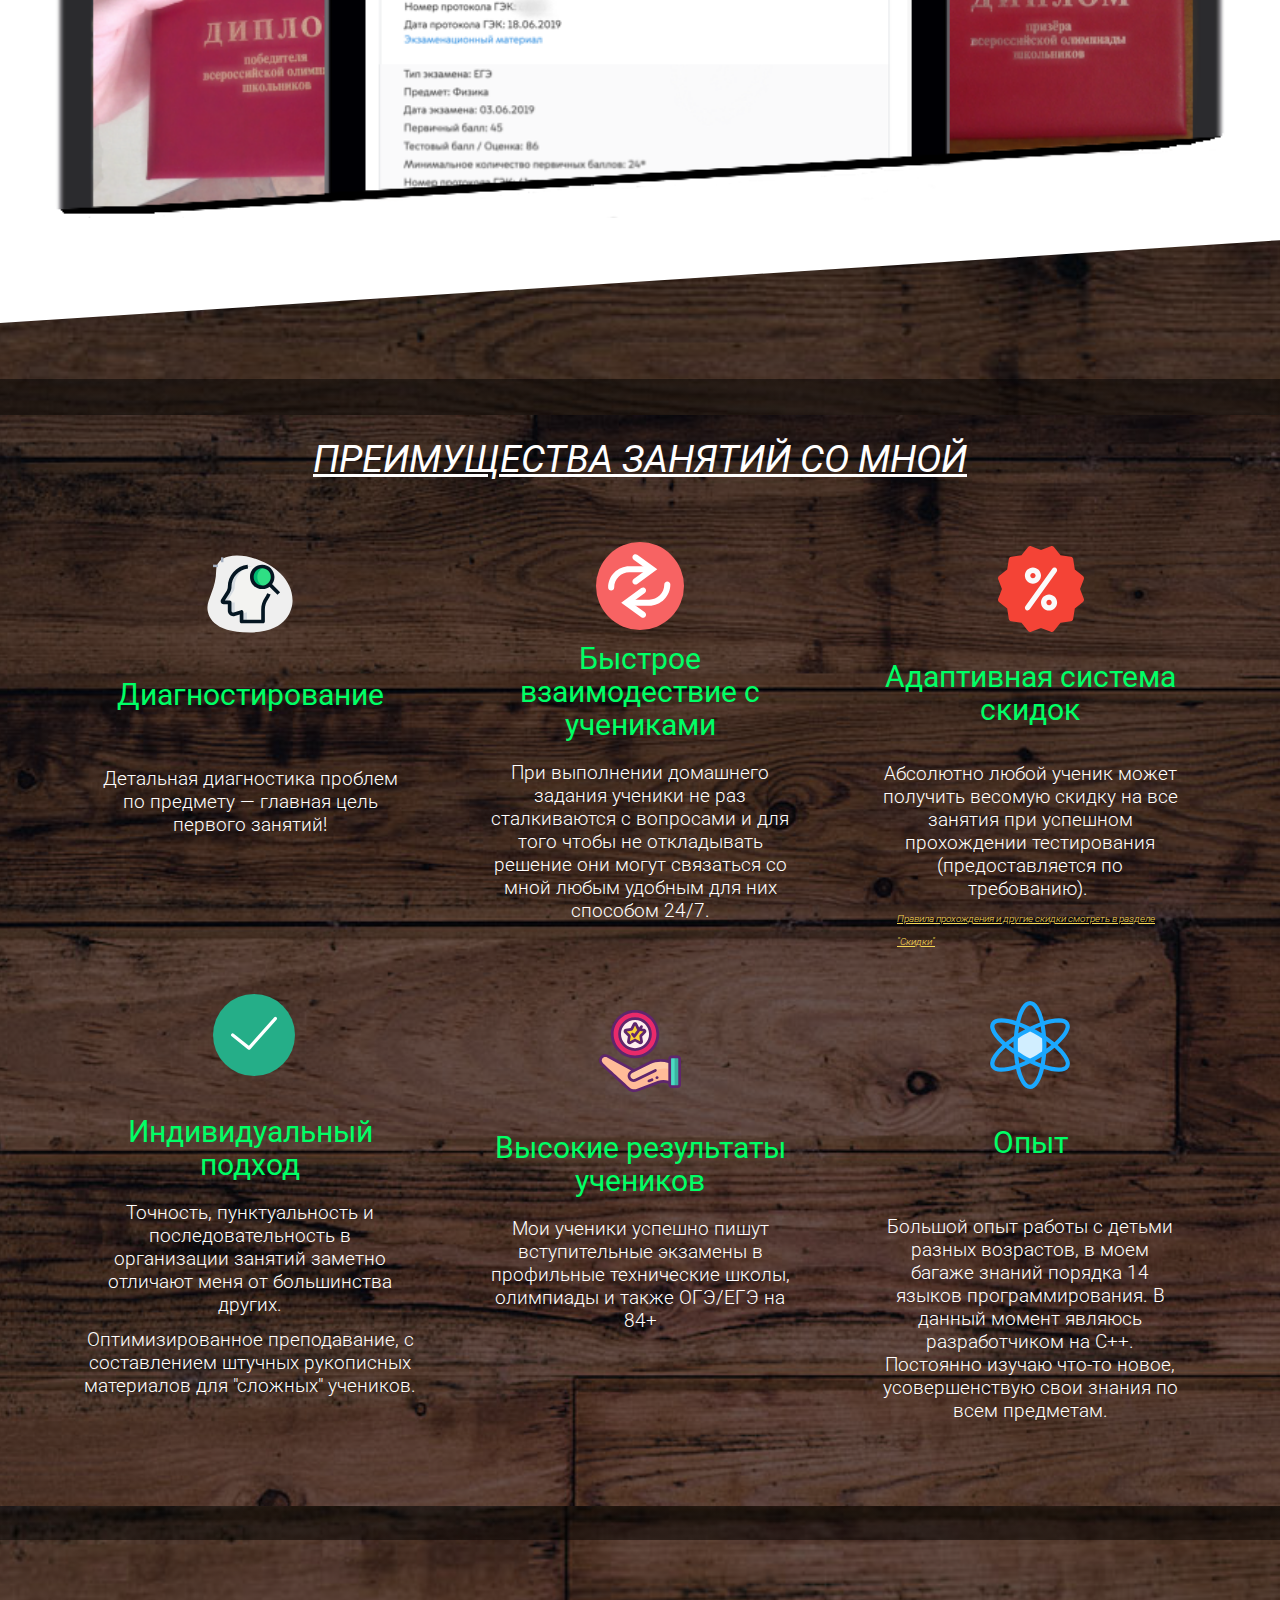
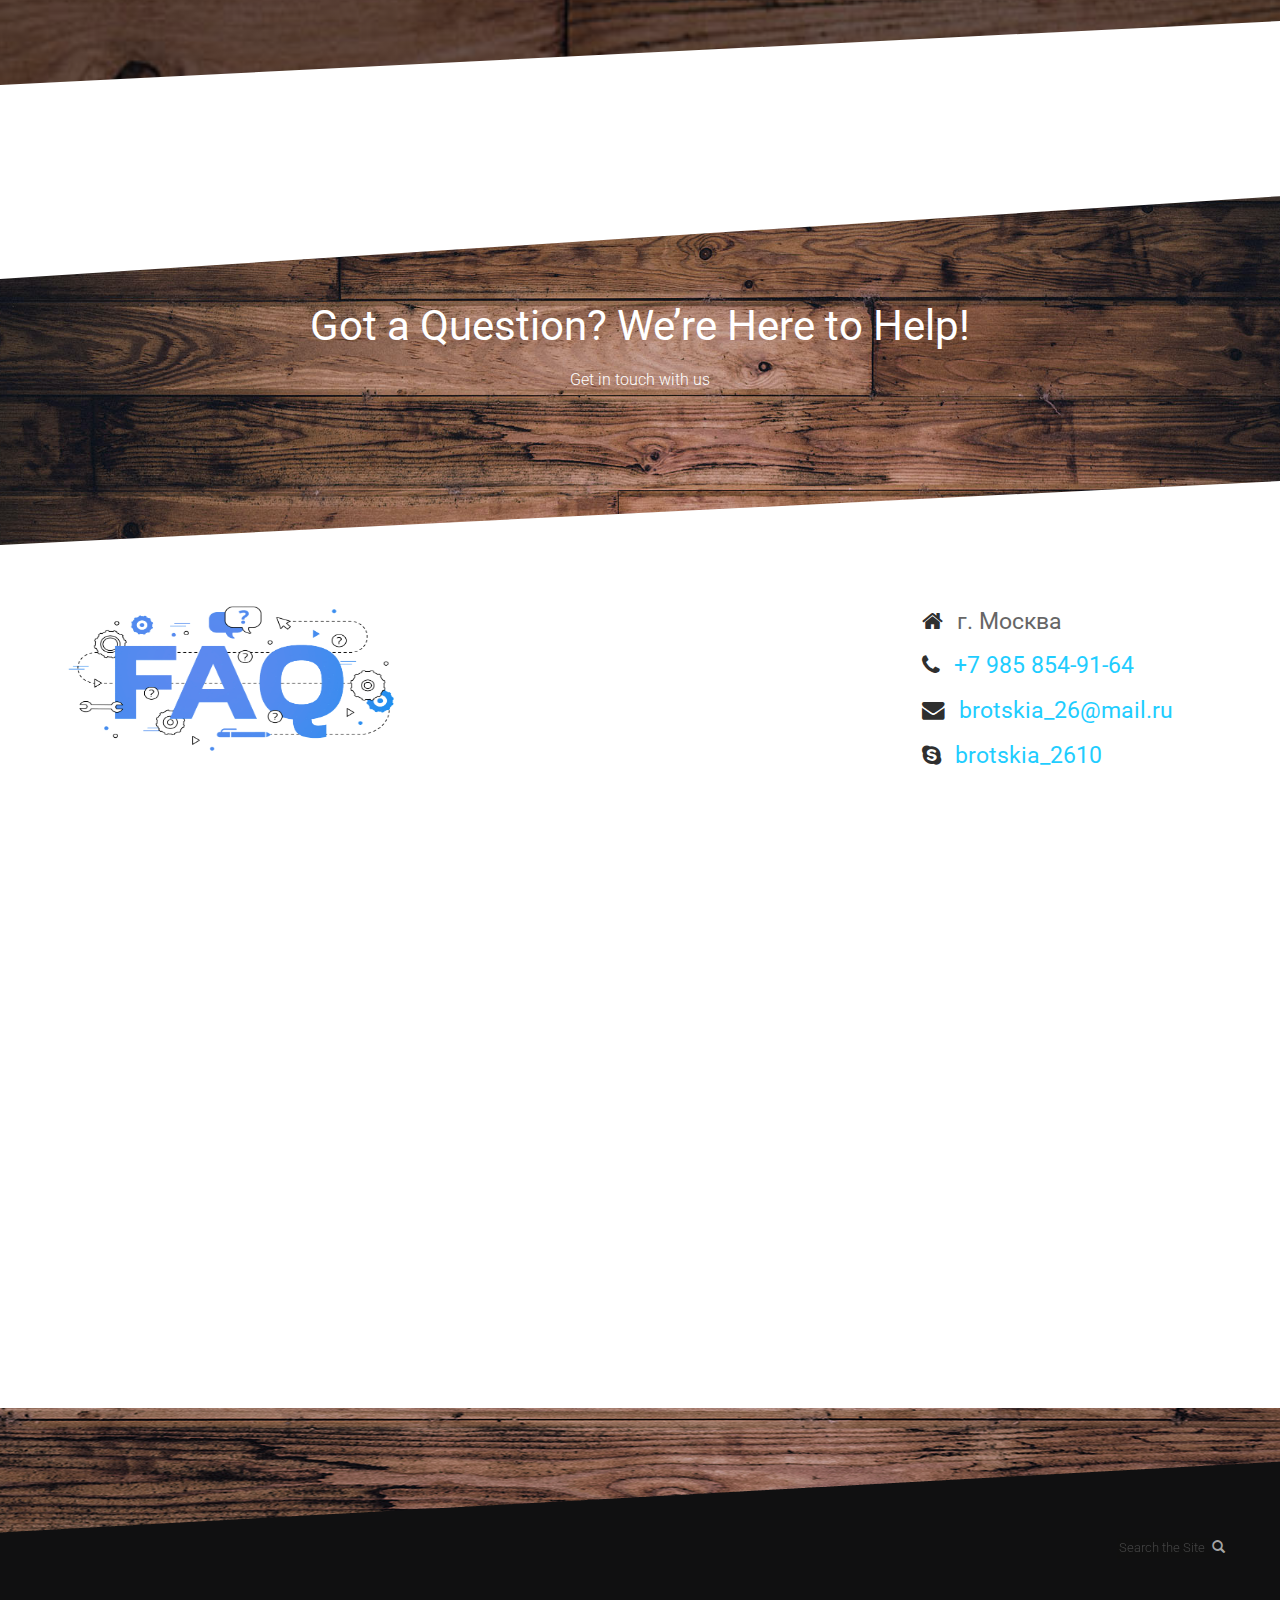
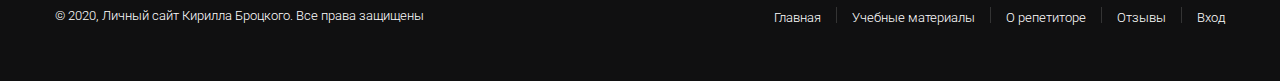
==== commit 3aa765f0: "Update index.html" ====
--- a/index.html
+++ b/index.html
@@ -1,6 +1,7 @@
 <!DOCTYPE html>
 <html lang="ru">
   <head>
+	  <meta name="yandex-verification" content="836b2659dc3b352d" />
       <!-- Global site tag (gtag.js) - Google Analytics -->
 <script async src="https://www.googletagmanager.com/gtag/js?id=UA-170516584-1"></script>
 <script>
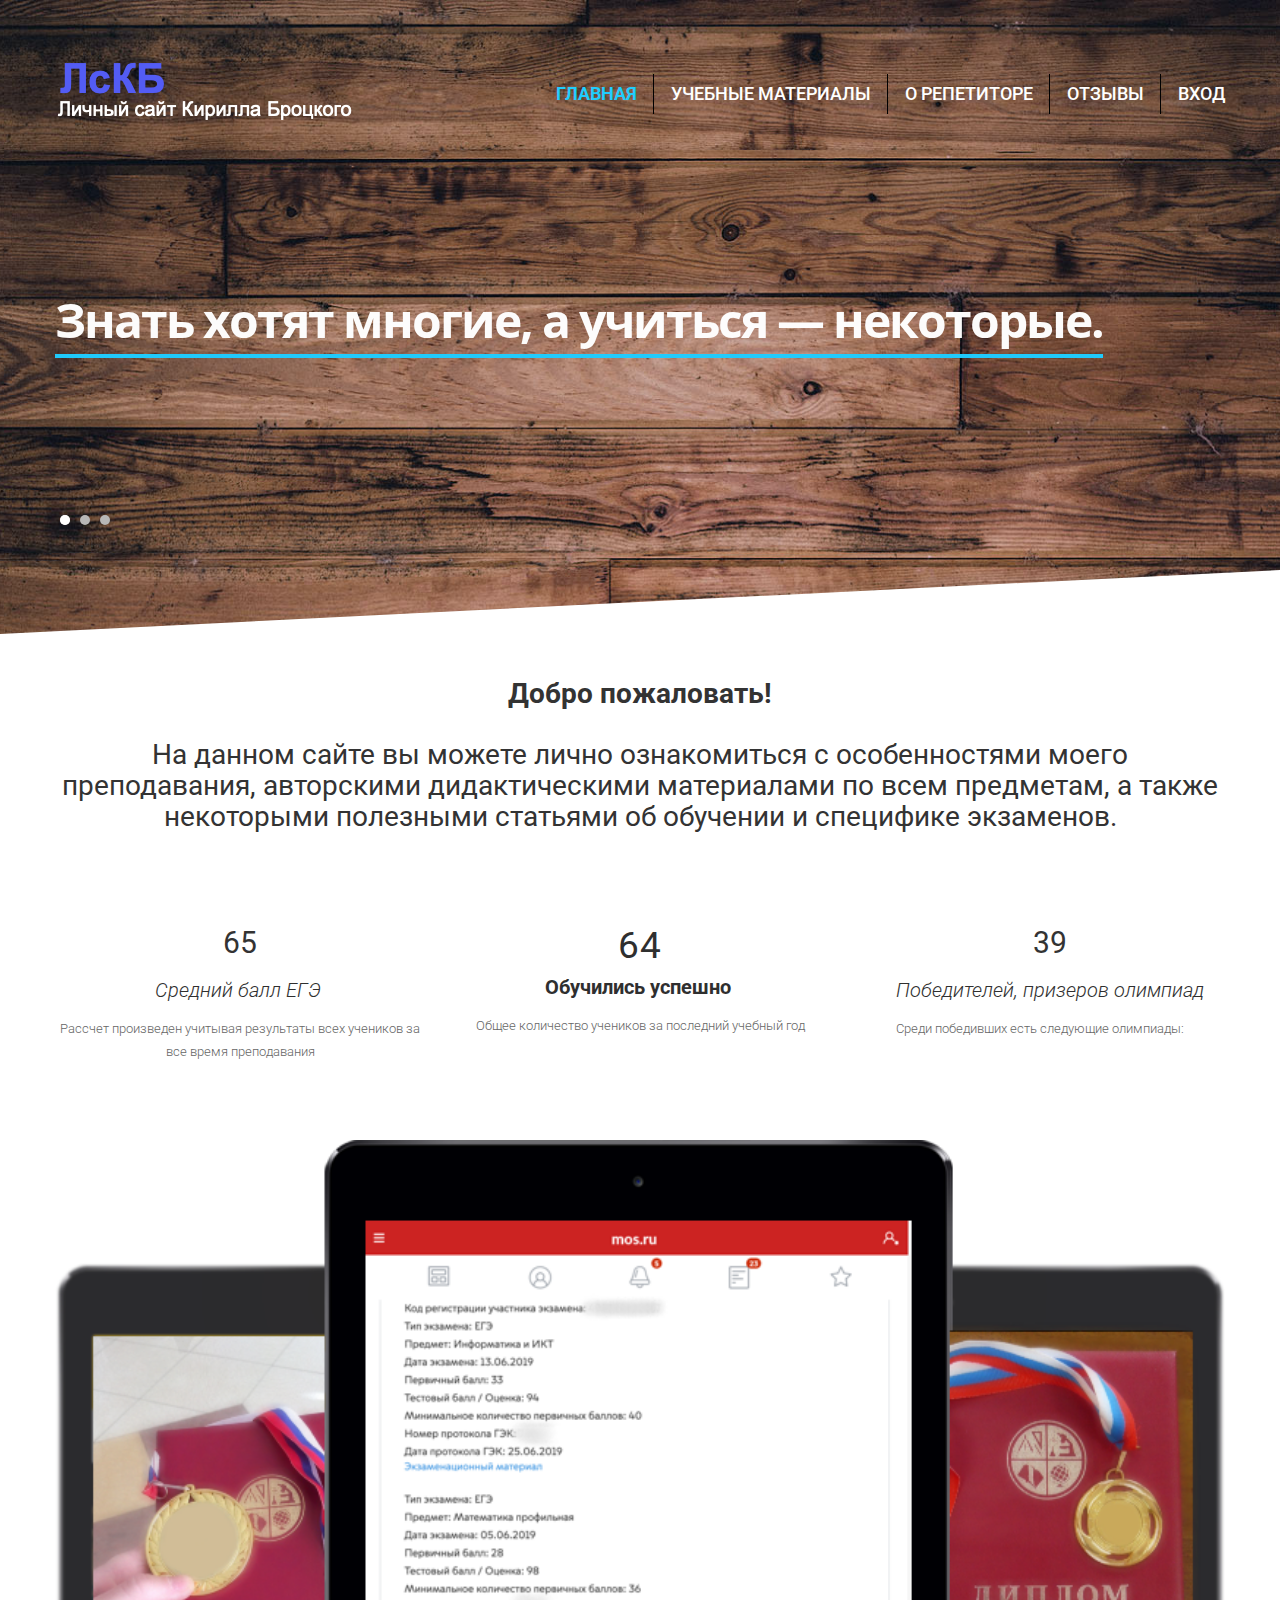
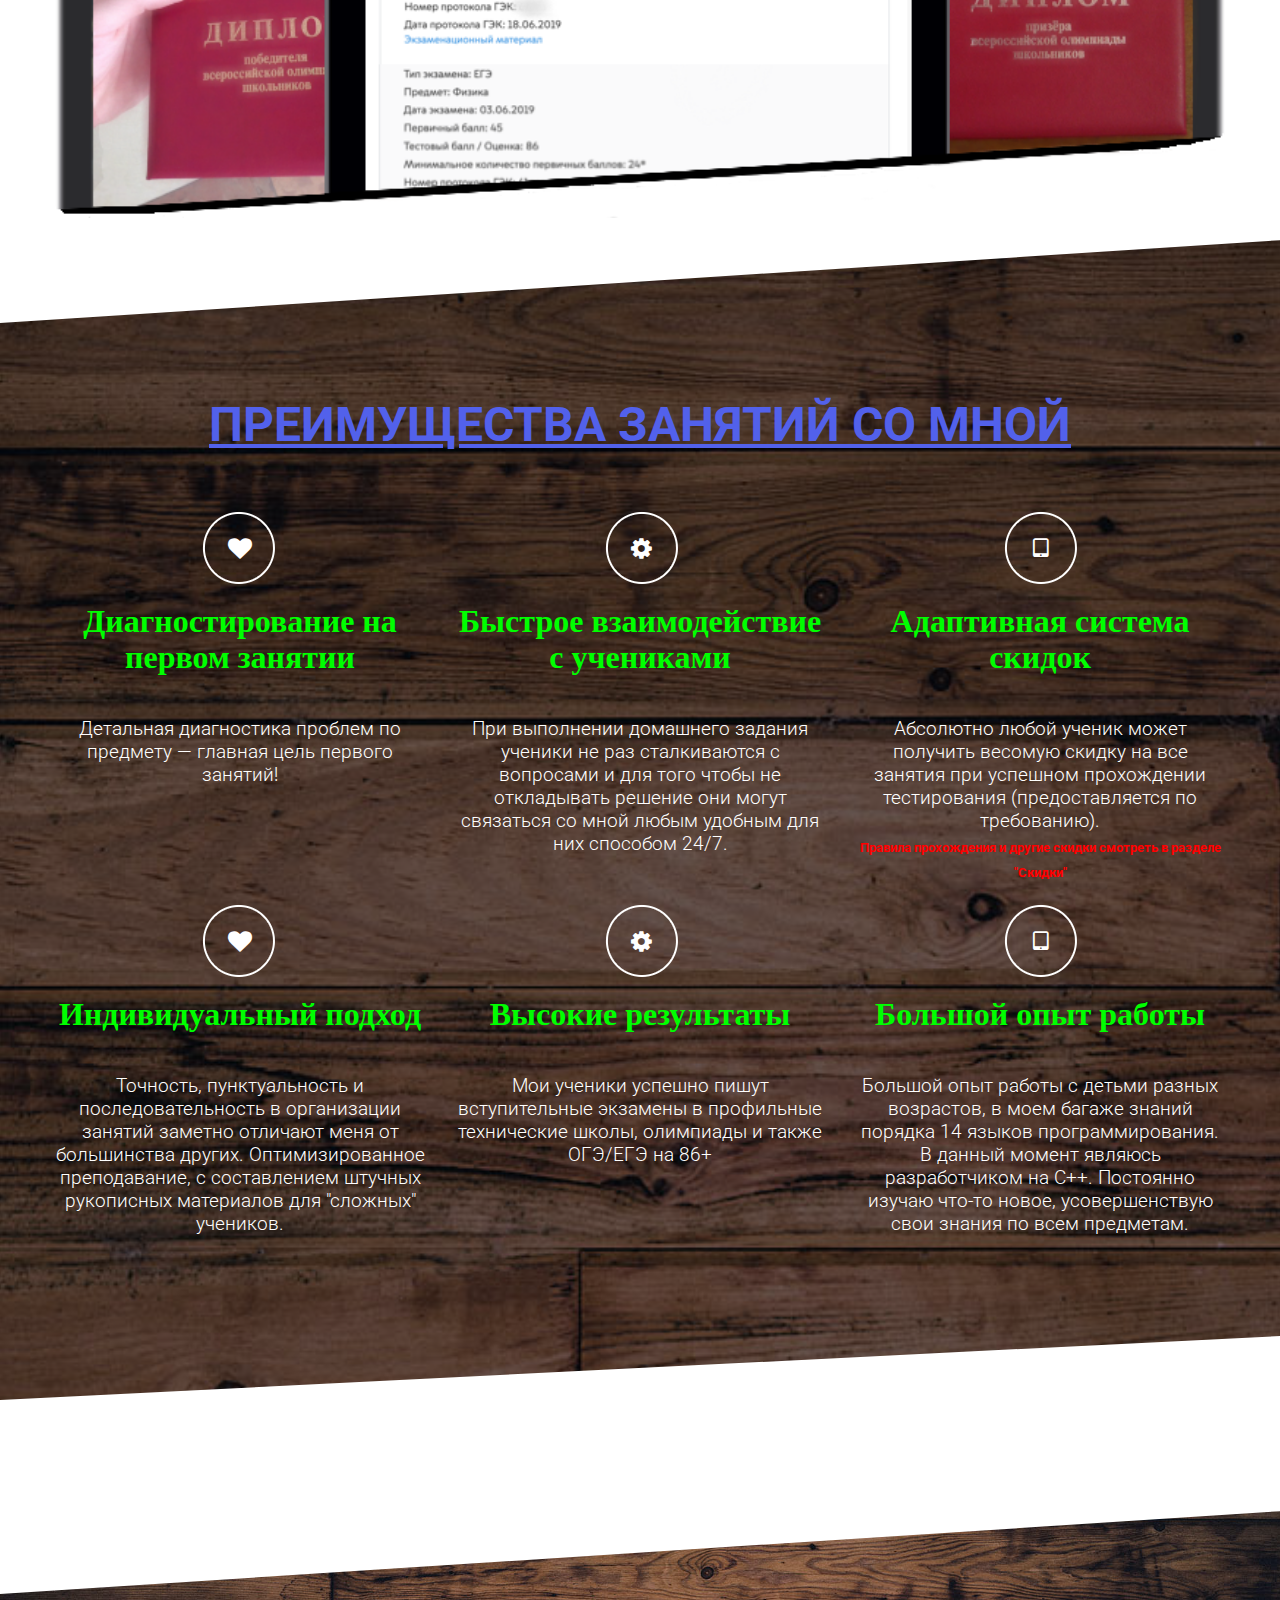
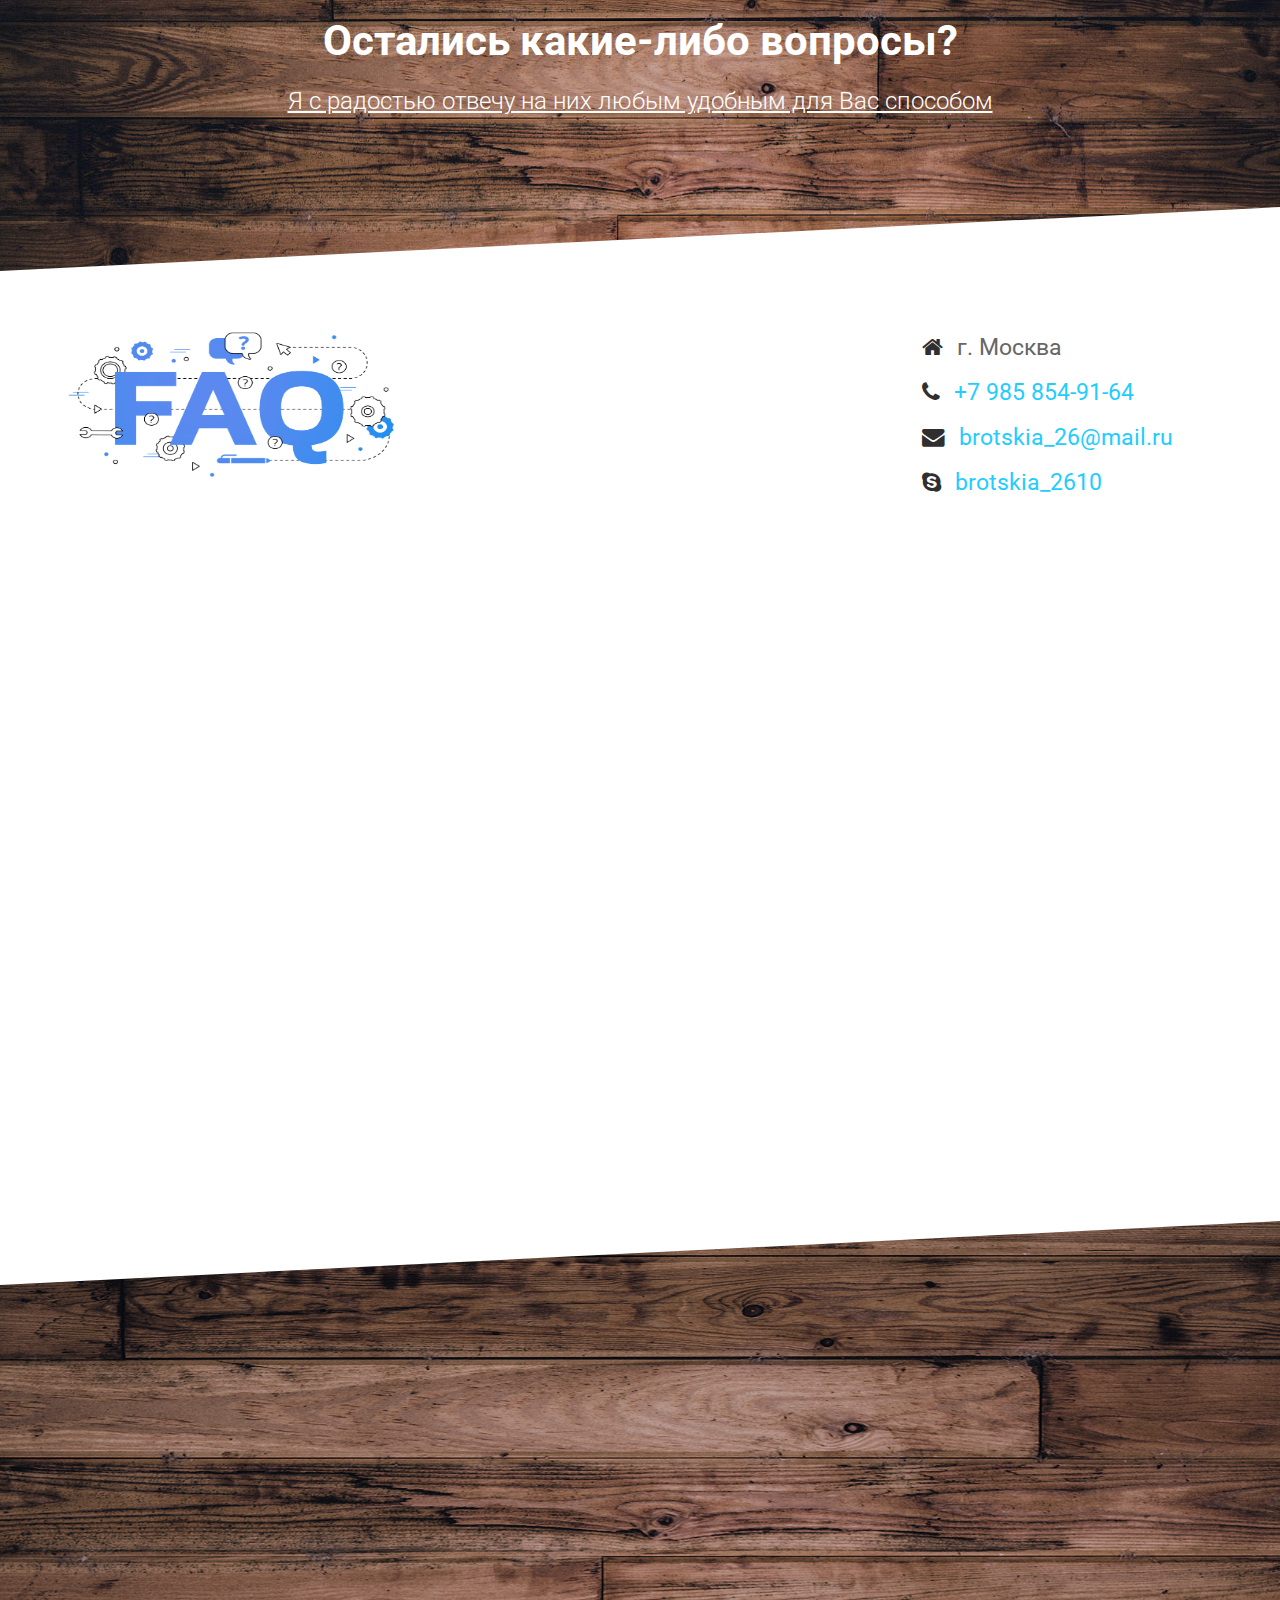
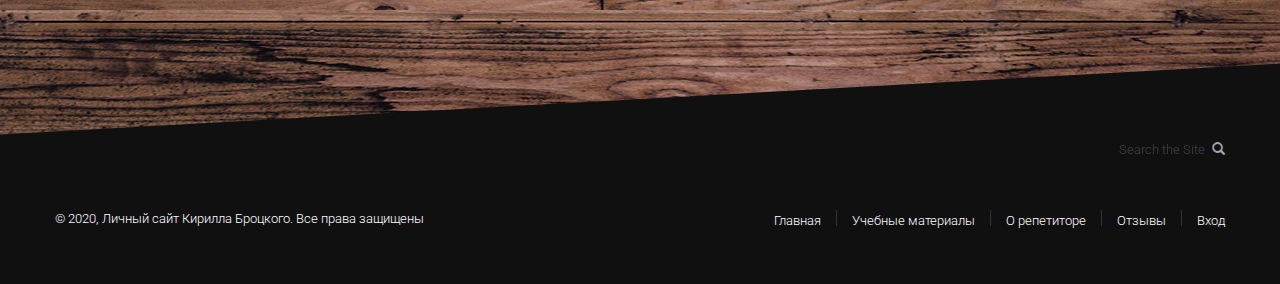
==== commit 40fdee88: "Add files via upload" ====
--- a/index.html
+++ b/index.html
@@ -1,17 +1,8 @@
 <!DOCTYPE html>
 <html lang="ru">
   <head>
-	  <meta name="yandex-verification" content="836b2659dc3b352d" />
-      <!-- Global site tag (gtag.js) - Google Analytics -->
-<script async src="https://www.googletagmanager.com/gtag/js?id=UA-170516584-1"></script>
-<script>
-  window.dataLayer = window.dataLayer || [];
-  function gtag(){dataLayer.push(arguments);}
-  gtag('js', new Date());
-
-  gtag('config', 'UA-170516584-1');
-</script>
-
+   <meta name="yandex-verification" content="836b2659dc3b352d" />
+   
    <meta http-equiv="Content-Type" content="text/html; charset=utf-8">
     <link rel="stylesheet" href="nicepage.css" media="screen">
 <link rel="stylesheet" href="Главная.css" media="screen">
@@ -101,17 +92,17 @@
 						<div class="camera_wrap camera_white_skin" id="camera_wrap_1">
 							<div data-thumb="" data-src="images/slides/blank.gif">
 								<div class="img-responsive camera_caption fadeFromBottom">
-									<h2>We listen.</h2>
+                                    <h2><font size="7">Знать хотят многие, а учиться — некоторые.</font></h2>
 								</div>
 							</div>
 							<div data-thumb="" data-src="images/slides/blank.gif">
 								<div class="img-responsive camera_caption fadeFromBottom">
-									<h2>We discuss.</h2>
+                                    <h2><font size="7">Чему бы ты ни учился — учишься для себя.</font></h2>
 								</div>
 							</div>
 							<div data-thumb="" data-src="images/slides/blank.gif">
 								<div class="img-responsive camera_caption fadeFromBottom">
-									<h2>We develop.</h2>
+									<h2><font size="7">Только мудрые учатся на своих ошибках.</font></h2>
 								</div>
 							</div>
 						</div><!-- #camera_wrap_1 -->
@@ -161,116 +152,51 @@
     <!--about start-->    
     
     <!--about start-->    
-			<div id="about">
+    
+    <div id="about">
     	<div class="line2">
-				
+			<div class="container">
+                
+				<div class="row Fresh">
+                    <h1> <font size="7" color="#5261eb" ><b> <u> ПРЕИМУЩЕСТВА ЗАНЯТИЙ СО МНОЙ </u> </b></font></h1>
+                    <br><br>
+					<div class="col-md-4 Des">
+						<i class="fa fa-heart"></i>
+						<h4><font size="6" color="lime" face="Times New Roman"><b> Диагностирование на первом занятии</b></font></h4>
+                        <br>
+						<p>Детальная диагностика проблем по предмету — главная цель первого занятий! </p>
+					</div>
+					<div class="col-md-4 Ver">
+						<i class="fa fa-cog"> </i>
+						<h4><font size="6" color="lime" face="Times New Roman"><b> Быстрое взаимодействие с учениками </b></font></h4>
+                        <br>
+						<p>При выполнении домашнего задания ученики не раз сталкиваются с вопросами и для того чтобы не откладывать решение они могут связаться со мной любым удобным для них способом 24/7.</p>
+					</div>
+					<div class="col-md-4 Fully">
+						<i class="fa fa-tablet"> </i>
+						<h4><font size="6" color="lime" face="Times New Roman"><b> Адаптивная система скидок </b></font></h4> <br>
+                        <p>Абсолютно любой ученик может получить весомую скидку на все занятия при успешном прохождении тестирования (предоставляется по требованию). <font size="2" color="red"><br><b>Правила прохождения и другие скидки смотреть в разделе "Скидки" </font></p>
+					</div>		
 			
-				<div class="row Fresh">
-   <section class="u-align-center u-clearfix u-hidden-xs u-image u-shading u-section-3" id="sec-c800">
-      <div class="u-clearfix u-sheet u-sheet-1">
-        <h2 class="u-text u-text-1">ПРЕИМУЩЕСТВА ЗАНЯТИЙ СО МНОЙ</h2>
-        <div class="u-clearfix u-expanded-width u-gutter-30 u-layout-wrap u-layout-wrap-1">
-          <div class="u-gutter-0 u-layout">
-            <div class="u-layout-row">
-              <div class="u-size-20 u-size-30-md">
-                <div class="u-layout-col">
-                  <div class="u-container-style u-layout-cell u-left-cell u-size-30 u-layout-cell-1">
-                    <div class="u-container-layout u-container-layout-1">
-                      <span class="u-icon u-icon-circle u-text-palette-1-base u-icon-1">
-                        <svg class="u-svg-link" preserveAspectRatio="xMidYMin slice" viewBox="0 0 36 36" style=""><use xmlns:xlink="http://www.w3.org/1999/xlink" xlink:href="#svg-00c9"></use></svg>
-                        <svg xmlns="http://www.w3.org/2000/svg" id="svg-00c9" enable-background="new 0 0 36 36" viewBox="0 0 36 36" class="u-svg-content"><path d="m4.167 8.377c0 6.917-3.583 11.667-3.583 15s1.916 10.333 17.249 10.333 17.583-9.417 17.583-13.083c.001-17.167-31.249-24.5-31.249-12.25z" fill="#efefef"></path><path d="m6.125 3h1v2h-1z" fill="#a4afc1"></path><path d="m2.875 6h2v1h-2z" fill="#a4afc1"></path><path d="m18 6.5c4.69 0 8.5 3.81 8.5 8.5 0 1.813-.573 3.499-1.545 4.882-.944 1.344-1.455 2.949-1.455 4.592v5.026h-9v-4l-3.06.93c-.14.05-.29.07-.44.07-.83 0-1.5-.67-1.5-1.5v-3.5h-2.5c-.28 0-.5-.22-.5-.5 0-.1.03-.19.08-.27l2.336-3.707c.381-.604.585-1.305.584-2.02 0-.001 0-.002 0-.003 0-4.69 3.81-8.5 8.5-8.5z" fill="#f3f3f1"></path><circle cx="23" cy="11" fill="#2fdf84" r="4.25"></circle><path d="m21 11c0-1.955 1.328-3.585 3.125-4.08-.361-.1-.733-.17-1.125-.17-2.347 0-4.25 1.903-4.25 4.25s1.903 4.25 4.25 4.25c.392 0 .764-.07 1.125-.17-1.797-.495-3.125-2.125-3.125-4.08z" fill="#00b871"></path><g fill="#d5dbe1"><path d="m11.75 25v-3.5h-2.25v3.5c0 .83.67 1.5 1.5 1.5.15 0 .3-.02.44-.07l.874-.266c-.342-.274-.564-.69-.564-1.164z"></path><path d="m8.75 21c0-.1.03-.19.08-.27l2.336-3.707c.381-.604.585-1.305.584-2.02 0-.001 0-.002 0-.003 0-4.308 3.217-7.864 7.375-8.417-.369-.049-.743-.083-1.125-.083-4.69 0-8.5 3.81-8.5 8.5v.003c0 .714-.204 1.415-.584 2.02l-2.336 3.707c-.05.08-.08.17-.08.27 0 .28.22.5.5.5h2.25c-.28 0-.5-.22-.5-.5z"></path><path d="m14.5 26.184v3.316h2.25v-4z"></path>
-</g><path d="m23.33 30h-8.78c-.414 0-.75-.336-.75-.75v-2.896l-2.011.613c-.181.065-.41.104-.649.104-1.224 0-2.22-.996-2.22-2.221v-2.68h-1.68c-.695 0-1.24-.545-1.24-1.24 0-.226.066-.453.193-.656l2.282-3.632c.277-.443.434-.947.452-1.464-.004-.036-.007-.072-.007-.108 0-4.659 3.487-8.539 8.112-9.026l.156 1.492c-3.82.402-6.711 3.582-6.768 7.419.006.037.009.075.009.114 0 .836-.236 1.656-.684 2.369l-2.03 3.231h1.955c.414 0 .75.336.75.75v3.43c0 .397.323.721.72.721.066 0 .131-.01.181-.027l3.011-.92c.227-.071.474-.026.665.114.191.142.304.365.304.603v3.16h7.28v-4.17c0-1.768.534-3.469 1.545-4.919.377-.533.675-1.104.889-1.704l1.412.505c-.26.727-.621 1.42-1.073 2.06-.831 1.193-1.272 2.599-1.272 4.058v4.92c-.002.414-.338.75-.752.75z"></path><path d="m23 16c-2.757 0-5-2.243-5-5s2.243-5 5-5 5 2.243 5 5-2.243 5-5 5zm0-8.5c-1.93 0-3.5 1.57-3.5 3.5s1.57 3.5 3.5 3.5 3.5-1.57 3.5-3.5-1.57-3.5-3.5-3.5z"></path><path d="m26.966 12.797h1.5v5.839h-1.5z" transform="matrix(.707 -.707 .707 .707 -2.995 24.203)"></path></svg>
-                      </span>
-                      <h1 class="u-align-center u-text u-text-custom-color-6 u-text-2">Диагностирование</h1>
-                      <p class="u-align-center u-text u-text-3">Детальная диагностика проблем по предмету — главная цель первого занятий!</p>
-                    </div>
-                  </div>
-                  <div class="u-container-style u-layout-cell u-left-cell u-size-30 u-layout-cell-2">
-                    <div class="u-container-layout u-container-layout-2">
-                      <span class="u-icon u-icon-2">
-                        <svg class="u-svg-link" preserveAspectRatio="xMidYMin slice" viewBox="0 0 50 50" style=""><use xmlns:xlink="http://www.w3.org/1999/xlink" xlink:href="#svg-0f4b"></use></svg>
-                        <svg version="1.1" id="svg-0f4b" xmlns="http://www.w3.org/2000/svg" xmlns:xlink="http://www.w3.org/1999/xlink" x="0px" y="0px" viewBox="0 0 50 50" style="enable-background:new 0 0 50 50;" xml:space="preserve" class="u-svg-content"><circle style="fill:#25AE88;" cx="25" cy="25" r="25"></circle><polyline style="fill:none;stroke:#FFFFFF;stroke-width:2;stroke-linecap:round;stroke-linejoin:round;stroke-miterlimit:10;" points="
-	38,15 22,33 12,25 "></polyline><g></g><g></g><g></g><g></g><g></g><g></g><g></g><g></g><g></g><g></g><g></g><g></g><g></g><g></g><g></g></svg>
-                      </span>
-                      <h1 class="u-align-center u-text u-text-custom-color-6 u-text-4">Индивидуальный подход</h1>
-                      <p class="u-align-center u-text u-text-5">Точность, пунктуальность и последовательность в организации занятий заметно отличают меня от большинства других.<br>
-                      </p>
-                      <p class="u-align-center u-text u-text-6">Оптимизированное преподавание, с составлением штучных рукописных материалов для "сложных" учеников.</p>
-                    </div>
-                  </div>
-                </div>
-              </div>
-              <div class="u-size-20 u-size-30-md">
-                <div class="u-layout-col">
-                  <div class="u-container-style u-layout-cell u-size-30 u-layout-cell-3">
-                    <div class="u-container-layout u-container-layout-3">
-                      <span class="u-icon u-icon-3">
-                        <svg class="u-svg-link" preserveAspectRatio="xMidYMin slice" viewBox="0 0 58 58" style=""><use xmlns:xlink="http://www.w3.org/1999/xlink" xlink:href="#svg-416e"></use></svg>
-                        <svg xmlns="http://www.w3.org/2000/svg" xmlns:xlink="http://www.w3.org/1999/xlink" version="1.1" id="svg-416e" x="0px" y="0px" viewBox="0 0 58 58" style="enable-background:new 0 0 58 58;" xml:space="preserve" class="u-svg-content"><circle style="fill:#F76363;" cx="29" cy="29" r="29"></circle><path style="fill:#FFFFFF;" d="M10,32c-1.104,0-2-0.896-2-2c0-7.72,6.28-14,14-14h14c1.104,0,2,0.896,2,2s-0.896,2-2,2H22  c-5.514,0-10,4.486-10,10C12,31.104,11.104,32,10,32z"></path><path style="fill:#FFFFFF;" d="M26.002,28c-0.618,0-1.228-0.285-1.619-0.823c-0.65-0.894-0.452-2.145,0.44-2.794L33.6,18  l-8.776-6.383c-0.893-0.649-1.091-1.9-0.44-2.794c0.648-0.892,1.899-1.091,2.794-0.44L40.4,18l-13.224,9.617  C26.821,27.876,26.409,28,26.002,28z"></path><path style="fill:#FFFFFF;" d="M35,42H21c-1.104,0-2-0.896-2-2s0.896-2,2-2h14c5.514,0,10-4.486,10-10c0-1.104,0.896-2,2-2  s2,0.896,2,2C49,35.72,42.72,42,35,42z"></path><path style="fill:#FFFFFF;" d="M30.998,50c-0.407,0-0.819-0.124-1.175-0.383L16.6,40l13.224-9.617  c0.895-0.652,2.144-0.452,2.794,0.44c0.65,0.894,0.452,2.145-0.44,2.794L23.4,40l8.776,6.383c0.893,0.649,1.091,1.9,0.44,2.794  C32.227,49.715,31.616,50,30.998,50z"></path><g></g><g></g><g></g><g></g><g></g><g></g><g></g><g></g><g></g><g></g><g></g><g></g><g></g><g></g><g></g></svg>
-                      </span>
-                      <h1 class="u-align-center u-text u-text-custom-color-6 u-text-7">Быстрое взаимодествие с учениками</h1>
-                      <p class="u-align-center u-text u-text-8">При выполнении домашнего задания ученики не раз сталкиваются с вопросами и для того чтобы не откладывать решение они могут связаться со мной любым удобным для них способом 24/7.</p>
-                    </div>
-                  </div>
-                  <div class="u-container-style u-layout-cell u-size-30 u-layout-cell-4">
-                    <div class="u-container-layout u-container-layout-4">
-                      <span class="u-icon u-icon-4">
-                        <svg class="u-svg-link" preserveAspectRatio="xMidYMin slice" viewBox="0 0 256 256" style=""><use xmlns:xlink="http://www.w3.org/1999/xlink" xlink:href="#svg-3381"></use></svg>
-                        <svg xmlns="http://www.w3.org/2000/svg" id="svg-3381" enable-background="new 0 0 256 256" viewBox="0 0 256 256" class="u-svg-content"><g><g><g><g><g><g><g><path id="XMLID_294_" d="m194.86 155.361c-2.175-.197-4.361-.301-6.548-.301-7.82 0-15.663 1.261-23.206 3.806-2.996 1.006-5.911 2.198-8.734 3.586l-45.614 22.315-76.327-41.414c-2.302-1.319-4.801-1.943-7.276-1.943-5.067 0-9.995 2.638-12.702 7.346-4.026 6.999-1.048 14.407 5.402 19.967l75.46 69.132c.046.035.093.081.139.116 7.369 5.622 17.202 6.848 25.878 3.575l60.988-23.032c6.767-2.279 13.859-2.776 20.638-1.643 3.956.659 7.809 1.874 11.453 3.621v-60.56c-6.306-2.431-12.888-3.958-19.551-4.571z" fill="#ffbb98"></path><path d="m243.331 150.349v75.906c0 2.895-2.341 5.237-5.237 5.237h-18.444c-2.896 0-5.237-2.341-5.237-5.237v-75.906c0-2.886 2.341-5.237 5.237-5.237h18.444c2.895 0 5.237 2.351 5.237 5.237z" fill="#4bdbc3"></path><path d="m243.331 150.349v75.906c0 2.895-2.341 5.237-5.237 5.237h-4.109c-2.896 0-5.237-2.341-5.237-5.237v-75.906c0-2.886 2.341-5.237 5.237-5.237h4.109c2.895 0 5.237 2.351 5.237 5.237z" fill="#3bb2a0"></path><path id="XMLID_293_" d="m194.86 155.361c-2.175-.197-4.361-.301-6.548-.301-7.82 0-15.663 1.261-23.206 3.806-2.996 1.006-5.911 2.198-8.734 3.586l-45.614 22.315-7.23 3.54c-4.731 2.383-7.462 7.172-7.462 12.124 0 2.059.463 4.153 1.458 6.108 3.378 6.698 11.534 9.393 18.232 6.015l56-27.393s16.225-7.281 36.13-5.884l6.524.524v-19.87c-6.305-2.43-12.887-3.957-19.55-4.57z" fill="#ffcaa6"></path>
-</g>
-</g>
-</g>
-</g>
-</g><g><circle cx="113.516" cy="78.894" fill="#ea2a6a" r="66.218"></circle><path d="m113.516 123.78c-24.749 0-44.885-20.136-44.885-44.886s20.136-44.886 44.885-44.886c24.75 0 44.887 20.136 44.887 44.886 0 24.751-20.137 44.886-44.887 44.886z" fill="#ffefee"></path><path d="m139.678 67.375-14.327-2.082c-1.072-.156-1.998-.829-2.478-1.8l-6.407-12.982c-1.207-2.446-4.695-2.446-5.902 0l-6.407 12.982c-.479.971-1.406 1.644-2.478 1.8l-14.327 2.082c-2.699.392-3.777 3.709-1.824 5.612l10.367 10.106c.775.756 1.129 1.845.946 2.912l-2.447 14.269c-.461 2.688 2.36 4.738 4.774 3.469l12.814-6.737c.959-.504 2.104-.504 3.063 0l12.814 6.737c2.414 1.269 5.236-.781 4.775-3.469l-2.447-14.269c-.183-1.067.171-2.157.946-2.912l10.367-10.106c1.955-1.903.878-5.22-1.822-5.612z" fill="#f9d335"></path>
-</g>
-</g><g fill="#5f266d"><path d="m176.5 201.573-1.038.422c-4.864 1.977-1.931 9.418 3.012 7.412l1.038-.422c2.047-.832 3.031-3.165 2.2-5.212-.833-2.047-3.167-3.029-5.212-2.2z"></path><path d="m161.566 207.638-9.266 3.763c-4.854 1.971-1.94 9.421 3.01 7.412l9.266-3.763c2.047-.831 3.032-3.164 2.201-5.211s-3.165-3.03-5.211-2.201z"></path><path d="m238.093 141.133h-18.442c-5.094 0-9.238 4.144-9.238 9.237v4.006c-18.452-5.56-38.483-4.014-55.789 4.499l-43.75 21.405-74.434-40.382c-8.905-5.1-20.313-2.014-25.432 6.883-4.67 8.123-2.221 17.914 6.238 24.97 2.931 2.693 75.427 69.131 75.796 69.409 8.338 6.36 19.728 7.907 29.713 4.133l60.917-22.998c8.764-2.939 18.164-2.63 26.74.821v3.146c0 5.094 4.145 9.237 9.238 9.237h18.442c5.094 0 9.237-4.144 9.237-9.237v-75.892c.001-5.093-4.142-9.237-9.236-9.237zm-27.681 73.474c-9.54-3.118-19.765-3.109-29.364.129-.045.016-.089.031-.134.048l-60.986 23.024c-7.4 2.794-15.77 1.685-21.904-2.912-3.388-3.091-74.806-68.524-75.422-69.091-.056-.051-.111-.101-.17-.148-4.273-3.539-7.696-9.31-4.489-14.889 2.922-5.08 9.436-6.842 14.602-3.885l69.509 37.711-.31.152c-4.197 2.114-7.316 5.743-8.783 10.217-4.827 14.731 10.616 28.229 24.567 21.193l57.083-27.923c1.984-.971 2.806-3.366 1.835-5.351-.97-1.984-3.366-2.806-5.351-1.835l-57.126 27.944c-7.667 3.863-16.027-3.541-13.406-11.538.799-2.438 2.496-4.413 4.739-5.543l52.845-25.854c16.22-7.979 35.114-9.127 52.266-3.29v51.841zm28.918 11.655c0 .683-.555 1.237-1.237 1.237h-18.442c-.683 0-1.238-.555-1.238-1.237v-75.892c0-.683.556-1.237 1.238-1.237h18.442c.683 0 1.237.555 1.237 1.237z"></path><path d="m113.516 127.781c26.956 0 48.887-21.93 48.887-48.886s-21.931-48.887-48.887-48.887c-26.955 0-48.885 21.931-48.885 48.887s21.93 48.886 48.885 48.886zm0-89.773c22.545 0 40.887 18.342 40.887 40.887s-18.342 40.886-40.887 40.886c-22.544 0-40.885-18.341-40.885-40.886s18.341-40.887 40.885-40.887z"></path><path d="m90.454 99.598c-1.021 5.954 5.231 10.495 10.578 7.686l12.484-6.563 12.484 6.562c5.344 2.813 11.599-1.731 10.578-7.685l-2.384-13.901 10.1-9.845c2.002-1.95 2.709-4.814 1.845-7.474-2.023-6.225-9.124-4.953-12.75-5.959l2.127-2.85c1.321-1.771.957-4.277-.813-5.599-1.771-1.319-4.275-.956-5.599.813l-3.652 4.894-5.398-10.936c-2.673-5.418-10.402-5.417-13.075-.001l-6.242 12.647-13.956 2.028c-5.979.867-8.367 8.222-4.042 12.436l10.1 9.845zm-1.101-28.471 12.905-1.876c2.373-.346 4.425-1.836 5.487-3.987l5.771-11.693c6.013 12.028 5.72 11.937 6.702 13.12l-9.031 12.102-1.783-2.33c-1.343-1.752-3.853-2.086-5.608-.745-1.754 1.343-2.088 3.854-.745 5.608l5 6.532c.758.989 1.932 1.568 3.177 1.568h.024c1.254-.008 2.432-.603 3.182-1.607l13.513-18.106 9.735 1.415-9.338 9.102c-1.718 1.675-2.502 4.086-2.097 6.452l2.204 12.853-11.542-6.068c-2.125-1.117-4.661-1.115-6.784 0l-11.542 6.068 2.204-12.854c.405-2.365-.379-4.776-2.097-6.451z"></path><path d="m113.517 149.112c38.718 0 70.218-31.5 70.218-70.218s-31.5-70.218-70.218-70.218-70.218 31.5-70.218 70.218 31.5 70.218 70.218 70.218zm0-132.436c34.307 0 62.218 27.911 62.218 62.218s-27.911 62.218-62.218 62.218-62.218-27.911-62.218-62.218 27.911-62.218 62.218-62.218z"></path>
-</g>
-</g></svg>
-                      </span>
-                      <h1 class="u-align-center u-text u-text-custom-color-6 u-text-9">Высокие результаты учеников</h1>
-                      <p class="u-align-center u-text u-text-10">Мои ученики успешно пишут вступительные экзамены в профильные технические школы, олимпиады и также ОГЭ/ЕГЭ на 84+</p>
-                    </div>
-                  </div>
-                </div>
-              </div>
-              <div class="u-size-20 u-size-60-md">
-                <div class="u-layout-col">
-                  <div class="u-container-style u-layout-cell u-right-cell u-size-30 u-layout-cell-5">
-                    <div class="u-container-layout u-container-layout-5">
-                      <span class="u-icon u-icon-5">
-                        <svg class="u-svg-link" preserveAspectRatio="xMidYMin slice" viewBox="0 0 512.035 512.035" style=""><use xmlns:xlink="http://www.w3.org/1999/xlink" xlink:href="#svg-ab5d"></use></svg>
-                        <svg xmlns="http://www.w3.org/2000/svg" xmlns:xlink="http://www.w3.org/1999/xlink" version="1.1" id="svg-ab5d" x="0px" y="0px" viewBox="0 0 512.035 512.035" style="enable-background:new 0 0 512.035 512.035;" xml:space="preserve" class="u-svg-content"><path style="fill:#F44336;" d="M488.502,256.035l22.464-58.592c2.464-6.464,0.544-13.792-4.864-18.176l-48.704-39.488l-9.856-61.984  c-1.088-6.848-6.464-12.192-13.312-13.28l-61.984-9.856L332.79,5.923c-4.352-5.408-11.84-7.328-18.144-4.864l-58.624,22.496  L197.43,1.091c-6.496-2.496-13.76-0.512-18.144,4.864l-39.488,48.736l-61.984,9.856c-6.816,1.088-12.192,6.464-13.28,13.28  l-9.856,61.984L5.942,179.299c-5.376,4.352-7.328,11.68-4.864,18.144l22.464,58.592L1.078,314.627  c-2.496,6.464-0.512,13.792,4.864,18.144l48.736,39.456l9.856,61.984c1.088,6.848,6.432,12.224,13.28,13.312l61.984,9.856  l39.488,48.704c4.384,5.44,11.712,7.36,18.176,4.864l58.56-22.432l58.592,22.464c1.856,0.704,3.776,1.056,5.728,1.056  c4.704,0,9.344-2.08,12.448-5.952l39.456-48.704l61.984-9.856c6.848-1.088,12.224-6.464,13.312-13.312l9.856-61.984l48.704-39.456  c5.408-4.384,7.328-11.68,4.864-18.144L488.502,256.035z"></path><g><path style="fill:#FAFAFA;" d="M208.022,224.035c-26.464,0-48-21.536-48-48s21.536-48,48-48s48,21.536,48,48   S234.486,224.035,208.022,224.035z M208.022,160.035c-8.832,0-16,7.168-16,16s7.168,16,16,16s16-7.168,16-16   S216.854,160.035,208.022,160.035z"></path><path style="fill:#FAFAFA;" d="M304.022,384.035c-26.464,0-48-21.536-48-48s21.536-48,48-48s48,21.536,48,48   S330.486,384.035,304.022,384.035z M304.022,320.035c-8.8,0-16,7.2-16,16s7.2,16,16,16s16-7.2,16-16   S312.822,320.035,304.022,320.035z"></path><path style="fill:#FAFAFA;" d="M176.022,384.035c-3.232,0-6.464-0.96-9.28-2.976c-7.2-5.152-8.864-15.136-3.712-22.336l160-224   c5.152-7.2,15.136-8.864,22.336-3.712c7.2,5.12,8.832,15.136,3.712,22.304l-160,224   C185.91,381.699,181.014,384.035,176.022,384.035z"></path>
-</g><g></g><g></g><g></g><g></g><g></g><g></g><g></g><g></g><g></g><g></g><g></g><g></g><g></g><g></g><g></g></svg>
-                      </span>
-                      <h1 class="u-align-center u-text u-text-custom-color-6 u-text-11">Адаптивная система скидок</h1>
-                      <p class="u-align-center u-text u-text-12">Абсолютно любой ученик может получить весомую скидку на все занятия при успешном прохождении тестирования (предоставляется по требованию).&nbsp;</p>
-                      <p class="u-text u-text-palette-3-light-1 u-text-13">Правила прохождения и другие скидки смотреть в разделе "Скидки"</p>
-                    </div>
-                  </div>
-                  <div class="u-container-style u-layout-cell u-right-cell u-size-30 u-layout-cell-6">
-                    <div class="u-container-layout u-container-layout-6">
-                      <span class="u-icon u-icon-6">
-                        <svg class="u-svg-link" preserveAspectRatio="xMidYMin slice" viewBox="0 0 512 512" style=""><use xmlns:xlink="http://www.w3.org/1999/xlink" xlink:href="#svg-8d9d"></use></svg>
-                        <svg xmlns="http://www.w3.org/2000/svg" xmlns:xlink="http://www.w3.org/1999/xlink" version="1.1" id="svg-8d9d" x="0px" y="0px" viewBox="0 0 512 512" style="enable-background:new 0 0 512 512;" xml:space="preserve" class="u-svg-content"><ellipse style="fill:#D1EEFF;" cx="254.598" cy="257.097" rx="86.674" ry="84.236"></ellipse><path style="fill:#1AA8FF;" d="M416.975,256c37.181-33.768,62.05-66.804,68.876-94.11c3.877-12.507,2.365-26.063-4.145-37.425  c-19.505-31.817-77.775-29.135-144.579-7.68C321.646,49.737,294.217,0,256.183,0s-65.585,49.737-81.067,116.785  c-67.048-21.455-124.709-24.137-144.579,7.68c-6.644,11.301-8.277,24.869-4.51,37.425c6.827,27.307,31.695,60.952,68.876,94.11  c-36.815,33.768-61.684,66.804-68.876,94.11c-3.877,12.507-2.365,26.063,4.145,37.425c10.24,16.701,31.086,24.381,58.149,24.381  c29.452-1.061,58.587-6.534,86.43-16.213C190.598,462.263,217.905,512,256.183,512s65.585-49.737,81.067-116.785  c27.843,9.679,56.978,15.141,86.43,16.213c27.063,0,47.909-7.192,58.149-24.381c6.51-11.362,8.021-24.917,4.145-37.425  C479.025,322.804,454.278,289.768,416.975,256z M424.289,124.83c18.651,0,31.573,4.145,36.571,12.19  c2.865,5.803,3.304,12.52,1.219,18.651c-5.73,22.918-29.257,52.907-64,83.87c-14.75-12.19-30.964-24.381-48.762-36.571  c-1.536-21.126-4.133-42.167-7.802-63.025c26.722-9.155,54.662-14.251,82.895-15.116H424.289z M292.876,315.246  c-12.19,7.192-24.381,13.775-36.571,19.87c-12.19-6.095-24.381-12.19-36.571-19.87s-22.674-13.653-33.402-20.724  c-0.731-12.19-1.219-25.234-1.219-38.522s0-26.088,1.219-38.522c10.728-7.07,21.943-14.019,33.402-20.724  c11.459-6.705,24.381-13.775,36.571-19.992c12.19,6.095,24.381,12.19,36.571,19.992c12.19,7.802,22.674,13.653,33.402,20.724  c0.731,12.19,1.219,25.234,1.219,38.522s0,26.088-1.219,38.522C315.55,301.592,304.457,308.541,292.876,315.246z M323.962,324.998  c-1.341,13.288-3.17,25.844-5.242,37.912c-11.337-4.267-23.04-9.021-35.109-14.507c7.314-3.901,14.507-7.924,21.699-12.19  C312.503,331.947,317.867,329.143,323.962,324.998z M228.754,348.404c-12.19,5.486-24.381,10.24-35.109,14.507  c-2.072-12.19-3.901-24.381-5.242-37.912c6.181,3.816,12.434,7.595,18.773,11.337c7.07,4.145,13.897,8.046,21.577,11.947V348.404z   M160.122,277.09c-9.667-6.985-18.895-14.019-27.672-21.09c8.692-7.07,17.92-14.104,27.672-21.09c0,7.07,0,14.104,0,21.09  C160.122,262.985,160.122,270.019,160.122,277.09z M206.568,175.665c-6.424,3.742-12.678,7.522-18.773,11.337  c1.341-13.288,3.17-25.844,5.242-37.912c11.301,4.303,23.003,9.179,35.109,14.629c-6.912,3.901-13.934,7.887-21.09,11.947H206.568z   M283.002,163.474c12.032-5.449,23.735-10.325,35.109-14.629c2.072,12.19,3.901,24.381,5.242,37.912  c-6.181-3.816-12.434-7.595-18.773-11.337c-6.339-3.742-13.324-7.643-20.968-11.703L283.002,163.474z M351.025,234.667  c10.082,7.156,19.59,14.263,28.526,21.333c-8.692,7.07-17.92,14.104-27.672,21.09c0-7.07,0-14.104,0-21.09  c0-6.985-0.085-14.019-0.244-21.09L351.025,234.667z M256.183,24.381c21.09,0,43.764,38.888,57.783,100.45  c-19.017,7.07-38.522,15.482-57.783,24.381c-19.261-9.387-38.766-17.798-57.783-24.381  C212.419,63.269,235.093,24.381,256.183,24.381z M50.408,155.916c-2.085-6.132-1.646-12.849,1.219-18.651  c5.12-8.29,17.92-12.19,36.571-12.19c28.075,1.207,55.808,6.583,82.286,15.97c-3.669,20.858-6.266,41.899-7.802,63.025  c-17.432,12.19-33.646,24.381-48.762,36.571C79.299,208.945,55.771,178.956,50.408,155.916z M51.627,374.735  c-2.865-5.803-3.304-12.52-1.219-18.651c5.73-22.918,29.257-52.907,64-83.871c14.75,12.19,30.964,24.381,48.762,36.571  c1.536,21.126,4.133,42.167,7.802,63.025c-62.659,19.505-108.373,20.602-119.71,2.926L51.627,374.735z M256.183,487.619  c-21.09,0-43.764-38.888-57.783-100.45c19.017-7.07,38.522-15.482,57.783-24.381c19.261,9.387,38.766,17.676,57.783,24.381  C299.947,448.731,277.272,487.619,256.183,487.619z M460.983,374.735c-10.85,17.676-57.051,16.579-118.857-3.535  c3.669-20.858,6.266-41.899,7.802-63.025c17.432-12.19,33.646-24.381,48.762-36.571c34.621,30.964,58.149,60.952,64,83.87  C464.798,361.85,464.177,368.823,460.983,374.735z"></path><g></g><g></g><g></g><g></g><g></g><g></g><g></g><g></g><g></g><g></g><g></g><g></g><g></g><g></g><g></g></svg>
-                      </span>
-                      <h1 class="u-align-center u-text u-text-custom-color-6 u-text-14">Опыт</h1>
-                      <p class="u-align-center u-text u-text-15">Большой опыт работы с детьми разных возрастов, в моем багаже знаний порядка 14 языков программирования. В данный момент являюсь разработчиком на С++. Постоянно изучаю что-то новое, усовершенствую свои знания по всем предметам.<br>
-                        <br>
-                        <br>
-                      </p>
-                    </div>
-                  </div>
-                </div>
-              </div>
-            </div>
-          </div>
-        </div>
-      </div>
-    </section>
-    
-
-                </div>
-        </div>
+					<div class="col-md-4 Des">
+						<i class="fa fa-heart"> </i>
+						<h4><font size="6" color="lime" face="Times New Roman"><b> Индивидуальный подход </b></font></h4> <br>
+						<p>Точность, пунктуальность и последовательность в организации занятий заметно отличают меня от большинства других.
+Оптимизированное преподавание, с составлением штучных рукописных материалов для "сложных" учеников.</p>
+					</div>
+					<div class="col-md-4 Ver">
+						<i class="fa fa-cog"> </i>
+						<h4><font size="6" color="lime" face="Times New Roman"><b> Высокие результаты</b></font></h4> <br>
+						<p>Мои ученики успешно пишут вступительные экзамены в профильные технические школы, олимпиады и также ОГЭ/ЕГЭ на 86+ </p>
+					</div>
+					<div class="col-md-4 Fully">
+						<i class="fa fa-tablet"></i>
+						<h4><font size="6" color="lime" face="Times New Roman"><b> Большой опыт работы </b></font></h4> <br>
+						<p>Большой опыт работы с детьми разных возрастов, в моем багаже знаний порядка 14 языков программирования. В данный момент являюсь разработчиком на С++. Постоянно изучаю что-то новое, усовершенствую свои знания по всем предметам.</p>
+					</div>		
+				</div>
+			</div>
+		</div>
 
     
     
@@ -282,8 +208,8 @@
 			<div class="container">
 				<div class="row Ama">
 					<div class="col-md-12">
-					<h3>Got a Question? We&rsquo;re Here to Help!</h3>
-					<p>Get in touch with us</p>
+					<h3><b> Остались какие-либо вопросы?</h3>
+                        <p> <font size="5" color="white" > <u>Я с радостью отвечу на них любым удобным для Вас способом </u></font></p>
 					</div>
 				</div>
 			</div>
@@ -311,8 +237,25 @@
            
 		</div>
 
-		
-		
+		<div class="container">
+			<div class="row ftext">
+				<div class="col-md-12">
+				<a id="features"></a>
+				<!--<h3>We Care About Our Clients and Can Make Their Life Easier!</h3>
+				<p>The main peculiarity of template is the striking presentation when visitors just need to use the scrolling option to find all necessary information about your web project. </p>-->
+				</div>
+			</div>
+		</div>
+
+		<div class="line7">
+			<div class="container">
+				<div class="row footer">
+					
+					
+				</div>
+			</div>
+		</div> 
+    
 		<div class="lineBlack">
 			<div class="container">
 				<div class="row downLine">
@@ -483,4 +426,4 @@
 
 	</body>
 	
-</html>
+</html>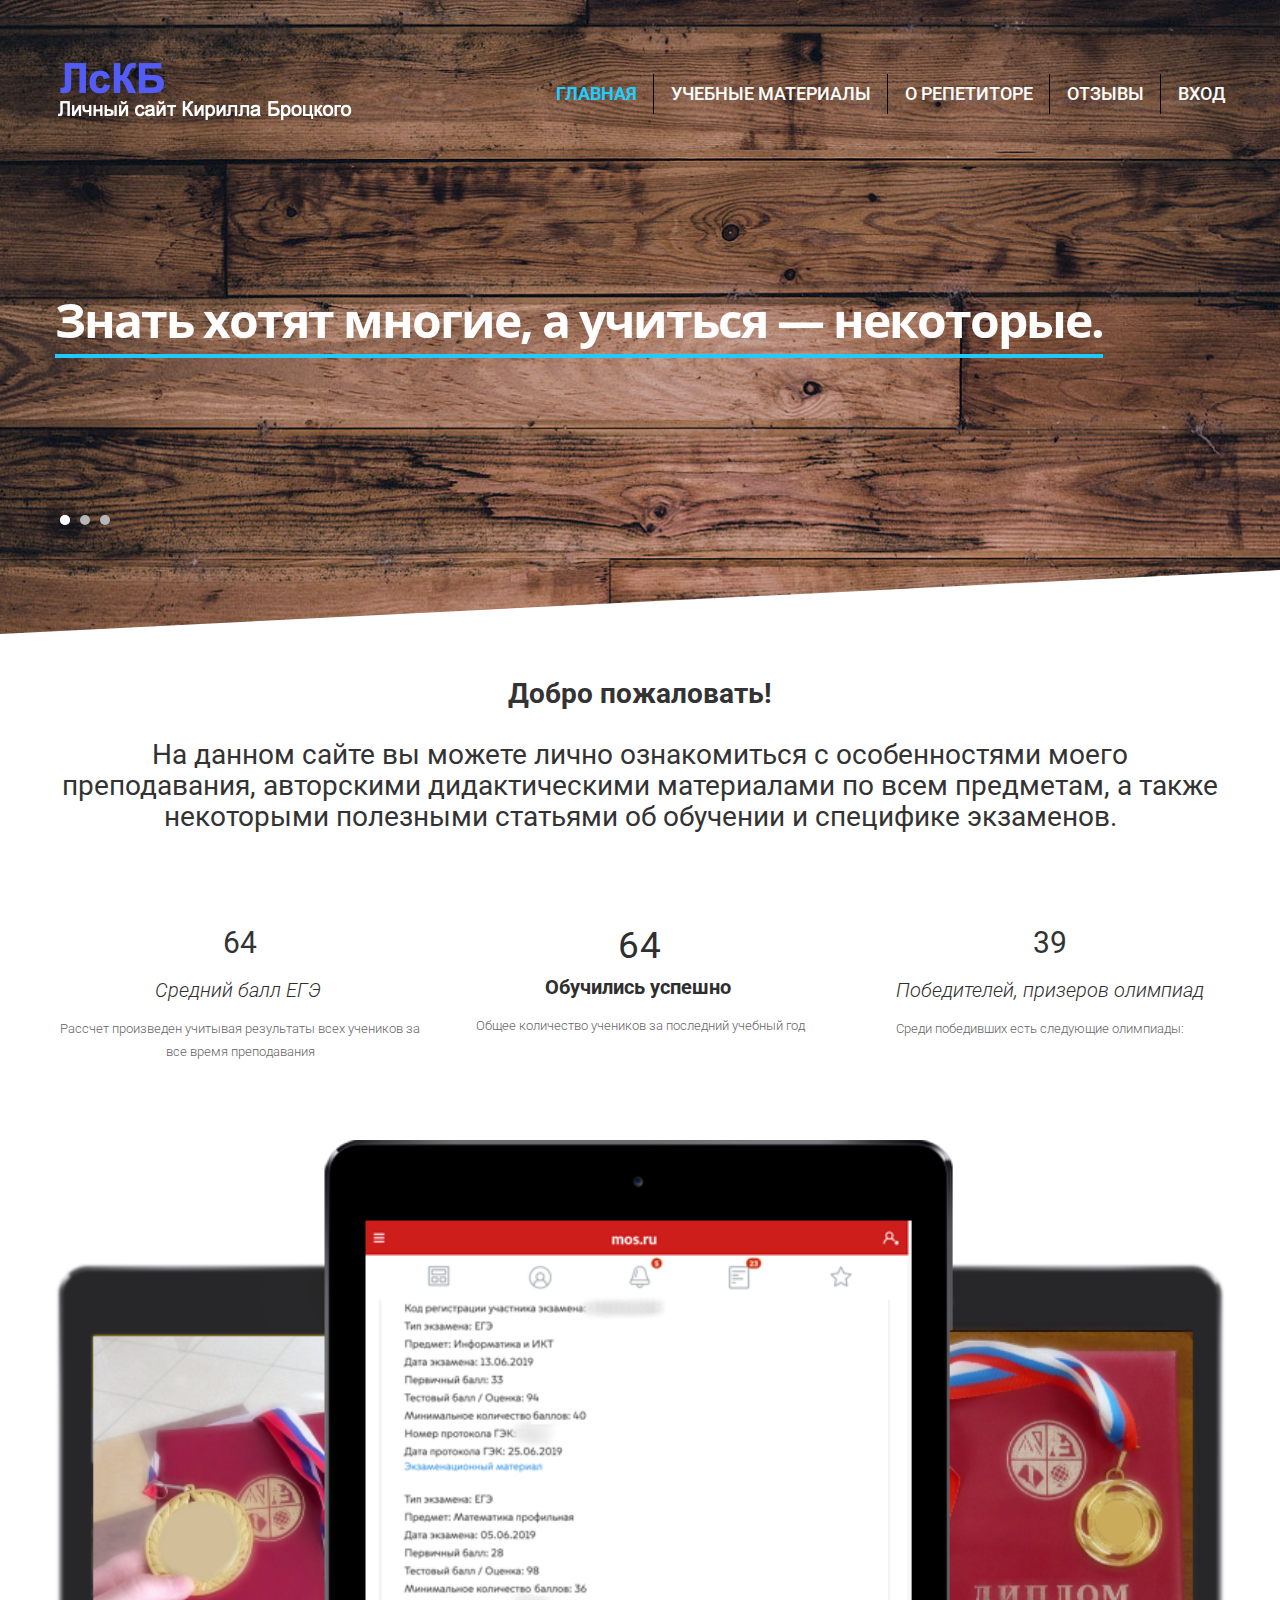
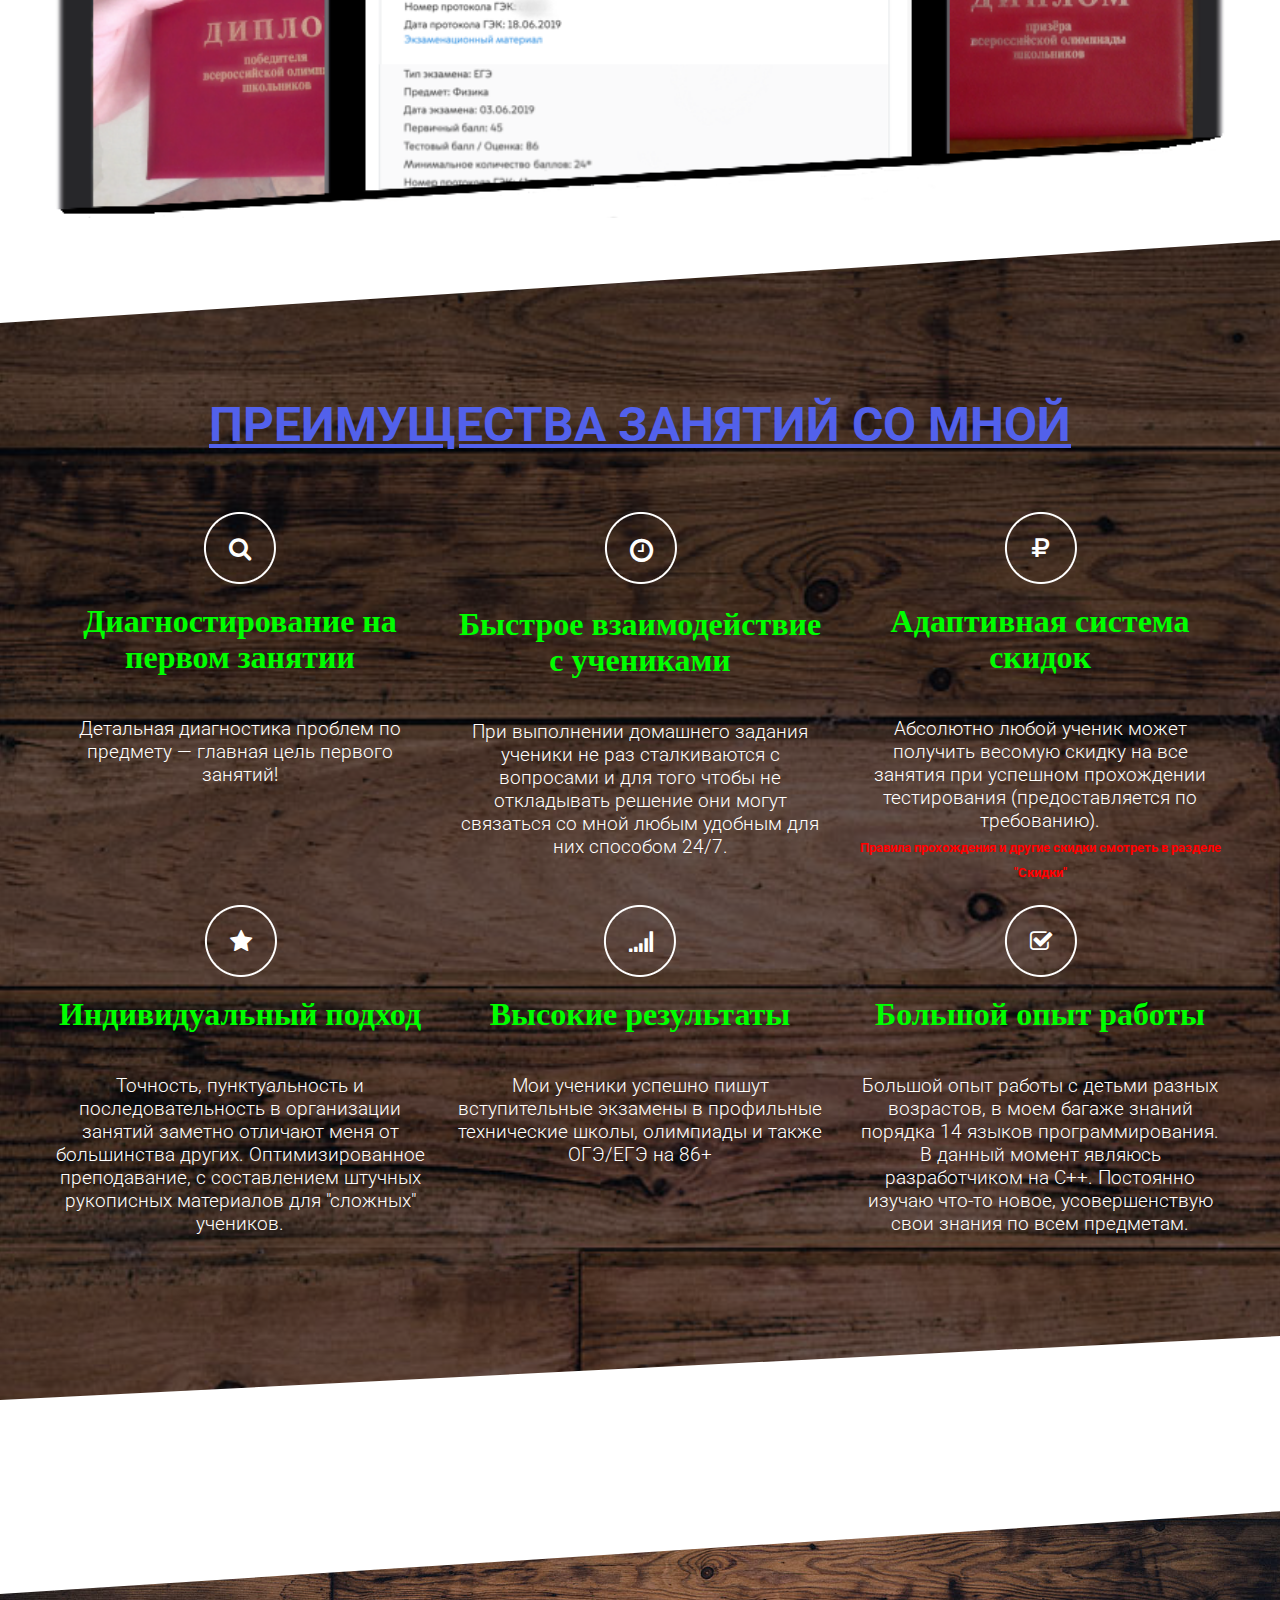
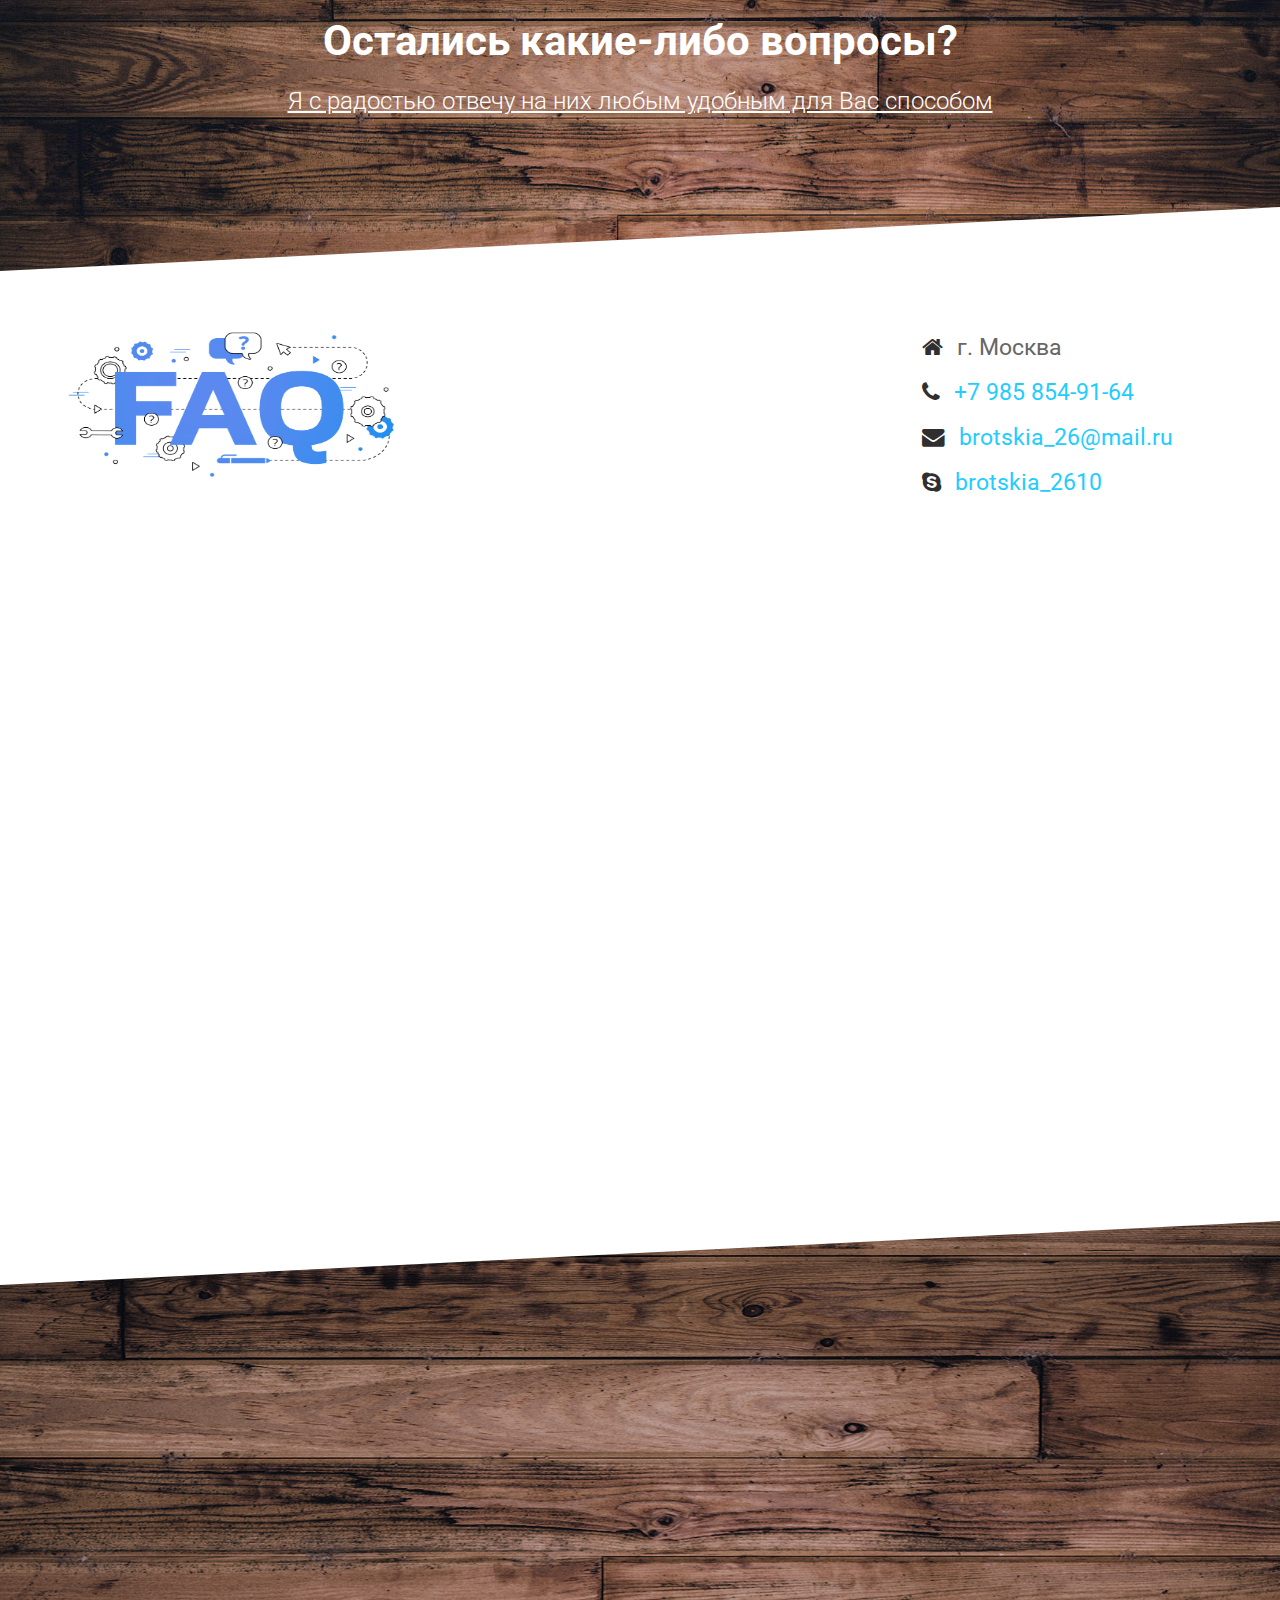
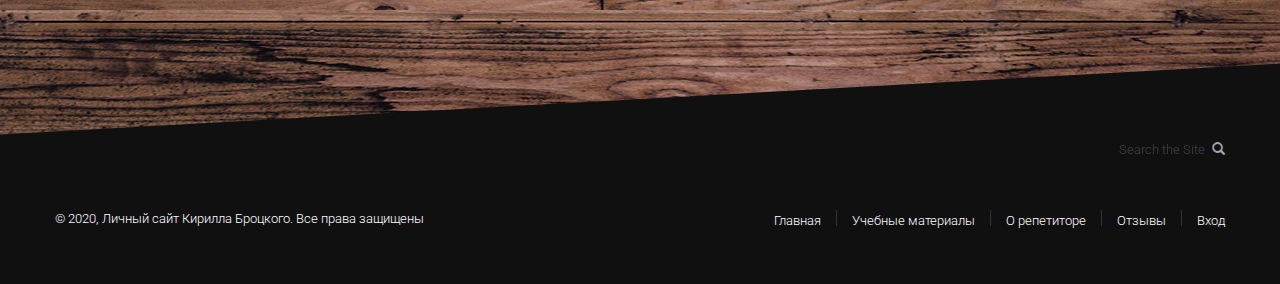
==== commit 9c69829a: "Add files via upload" ====
--- a/index.html
+++ b/index.html
@@ -74,9 +74,9 @@
 					<div class="navmenu"style="text-align: center;">
 						<ul id="menu">
 							<li class="active" ><a href="index.html"><h4><b>Главная</b></h4></a></li>
-                            <li><a href="#about"><h4>Учебные материалы</h4></a></li>
-							<li><a href="#about"><h4>О репетиторе</h4></a></li>
-                            <li><a href="#project"><h4>Отзывы</h4></a></li>
+                            <li><a href="about.html"><h4>Учебные материалы</h4></a></li>
+							<li><a href="index.html#about"><h4>О репетиторе</h4></a></li>
+                            <li><a href="%D0%9E%D1%82%D0%B7%D1%8B%D0%B2%D1%8B.html"><h4>Отзывы</h4></a></li>
                             <li><a href="%D0%92%D1%85%D0%BE%D0%B4.html"><h4>Вход</h4></a></li>
 							<!--li class="last"><a href="#contact">Contact</a></li>
 							<!--li><a href="#features">Features</a></li-->
@@ -166,7 +166,7 @@
                         <br>
 						<p>Детальная диагностика проблем по предмету — главная цель первого занятий! </p>
 					</div>
-					<div class="col-md-4 Ver">
+					<div class="col-md-4 Des">
 						<i class="fa fa-cog"> </i>
 						<h4><font size="6" color="lime" face="Times New Roman"><b> Быстрое взаимодействие с учениками </b></font></h4>
                         <br>
@@ -179,18 +179,18 @@
 					</div>		
 			
 					<div class="col-md-4 Des">
-						<i class="fa fa-heart"> </i>
+						<i class="fa fa-desk"> </i>
 						<h4><font size="6" color="lime" face="Times New Roman"><b> Индивидуальный подход </b></font></h4> <br>
 						<p>Точность, пунктуальность и последовательность в организации занятий заметно отличают меня от большинства других.
 Оптимизированное преподавание, с составлением штучных рукописных материалов для "сложных" учеников.</p>
 					</div>
 					<div class="col-md-4 Ver">
-						<i class="fa fa-cog"> </i>
+						<i class="fa fa-laptop"> </i>
 						<h4><font size="6" color="lime" face="Times New Roman"><b> Высокие результаты</b></font></h4> <br>
 						<p>Мои ученики успешно пишут вступительные экзамены в профильные технические школы, олимпиады и также ОГЭ/ЕГЭ на 86+ </p>
 					</div>
 					<div class="col-md-4 Fully">
-						<i class="fa fa-tablet"></i>
+						<i class="fa fa-desktop"></i>
 						<h4><font size="6" color="lime" face="Times New Roman"><b> Большой опыт работы </b></font></h4> <br>
 						<p>Большой опыт работы с детьми разных возрастов, в моем багаже знаний порядка 14 языков программирования. В данный момент являюсь разработчиком на С++. Постоянно изучаю что-то новое, усовершенствую свои знания по всем предметам.</p>
 					</div>		
@@ -269,9 +269,9 @@
 					<div class="col-md-6 text-right dm">
 						<ul id="downMenu">
 							<li class="active"><a href="index.html">Главная</a></li>
-							<li><a href="#about">Учебные материалы</a></li>
-							<li><a href="#project1">О репетиторе</a></li>
-							<li><a href="#news">Отзывы</a></li>
+							<li><a href="about.html">Учебные материалы</a></li>
+							<li><a href="index.html#about">О репетиторе</a></li>
+							<li><a href="%D0%9E%D1%82%D0%B7%D1%8B%D0%B2%D1%8B.html">Отзывы</a></li>
 							<li class="last"><a href="%D0%92%D1%85%D0%BE%D0%B4.html">Вход</a></li>
 							<!--li><a href="#features">Features</a></li-->
 						</ul>
--- a/css/style.css
+++ b/css/style.css
@@ -454,6 +454,33 @@
 	line-height: 23px;
 }
 .fa-cog {
+	margin-left: 2px;
+	background: url(../images/cir.png) no-repeat;
+	padding: 26px;
+	font-size: 27px;
+	color: #fff;
+	font-family: FontAwesome;
+	text-align: center;
+}
+.fa-laptop {
+	margin-left: 2px;
+	background: url(../images/cir.png) no-repeat;
+	padding: 26px;
+	font-size: 24px;
+	color: #fff;
+	font-family: FontAwesome;
+	text-align: center;
+}
+.fa-desktop {
+	margin-left: 2px;
+	background: url(../images/cir.png) no-repeat;
+	padding: 26px;
+	font-size: 24px;
+	color: #fff;
+	font-family: FontAwesome;
+	text-align: center;
+}
+.fa-desk {
 	margin-left: 2px;
 	background: url(../images/cir.png) no-repeat;
 	padding: 26px;
@@ -2347,6 +2374,10 @@
 @media (max-width: 575px){ .u-section-5 .u-text-1 {width: 340px}
 .u-section-5 .u-text-2 {width: 340px}
 .u-section-5 .u-form-1 {width: 340px} }
-/**/
-
-
+
+.center-img {
+  text-align: center;
+}
+/**/
+
+
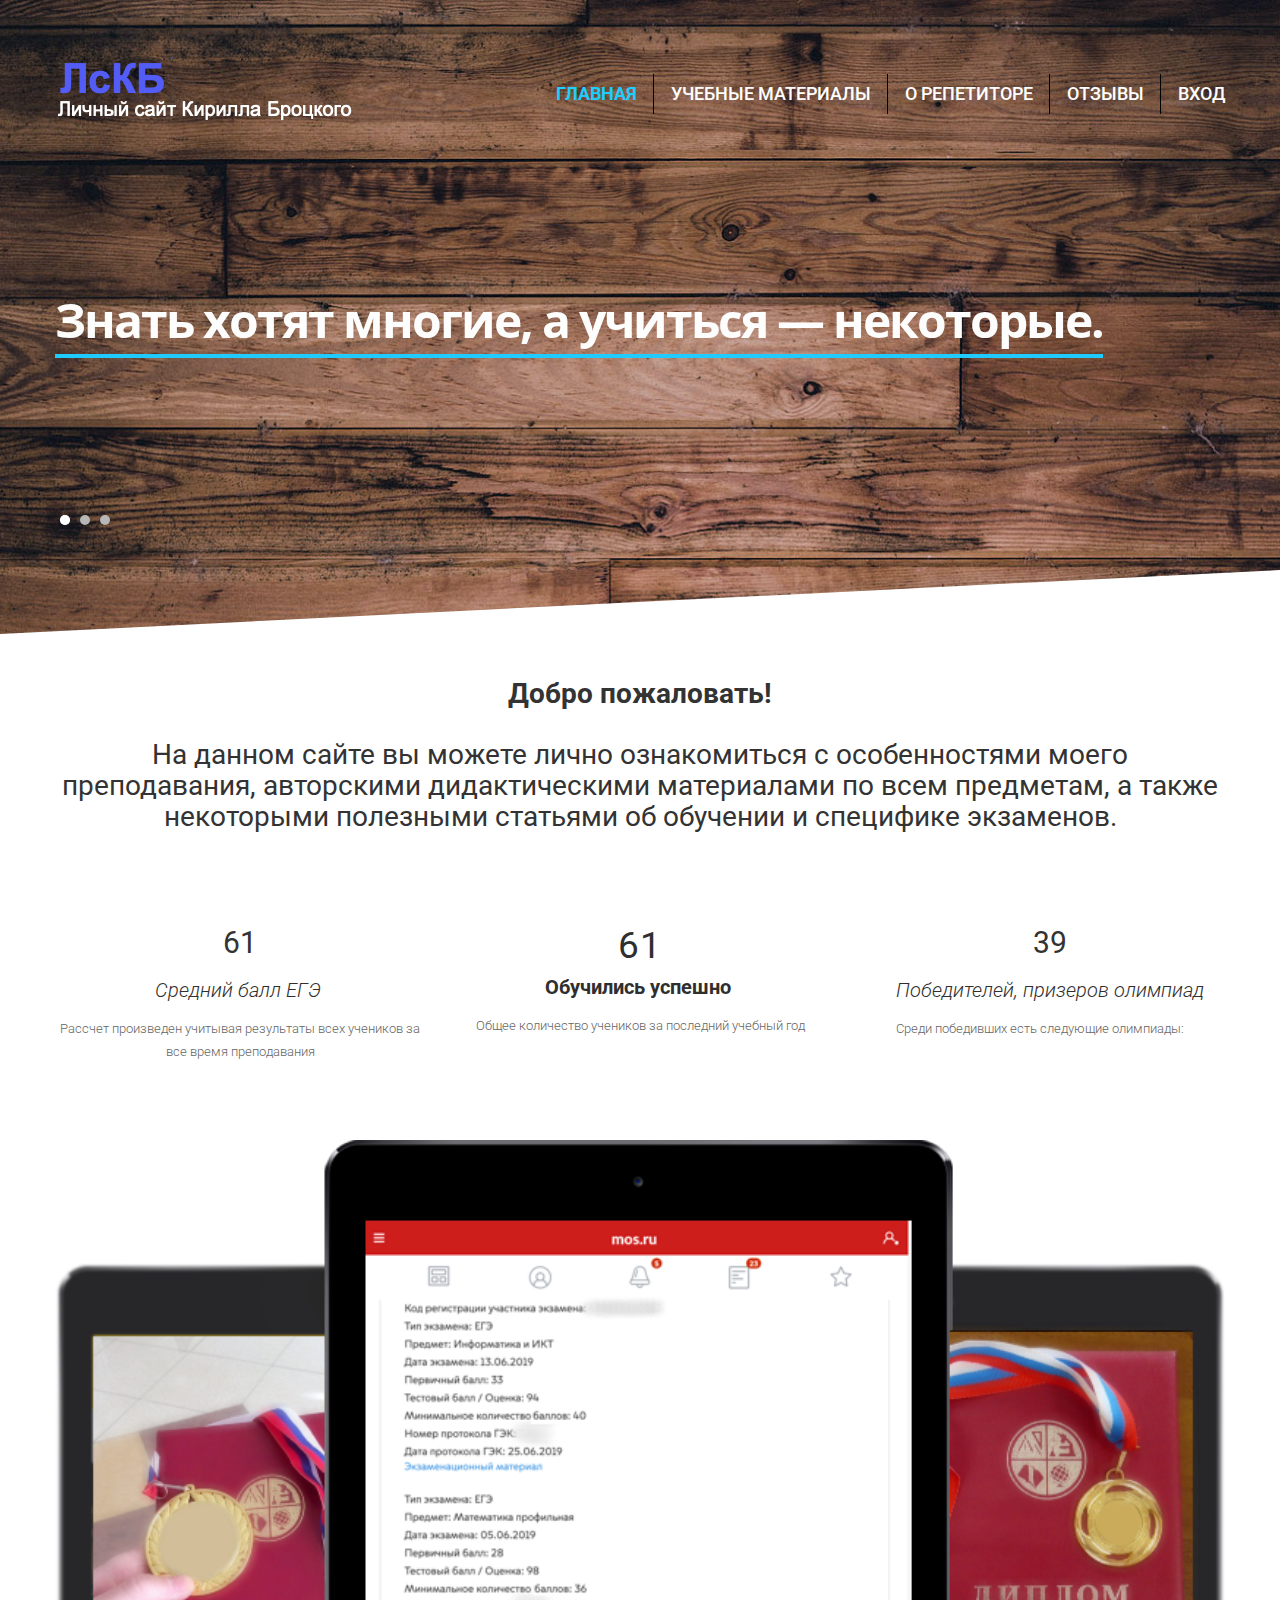
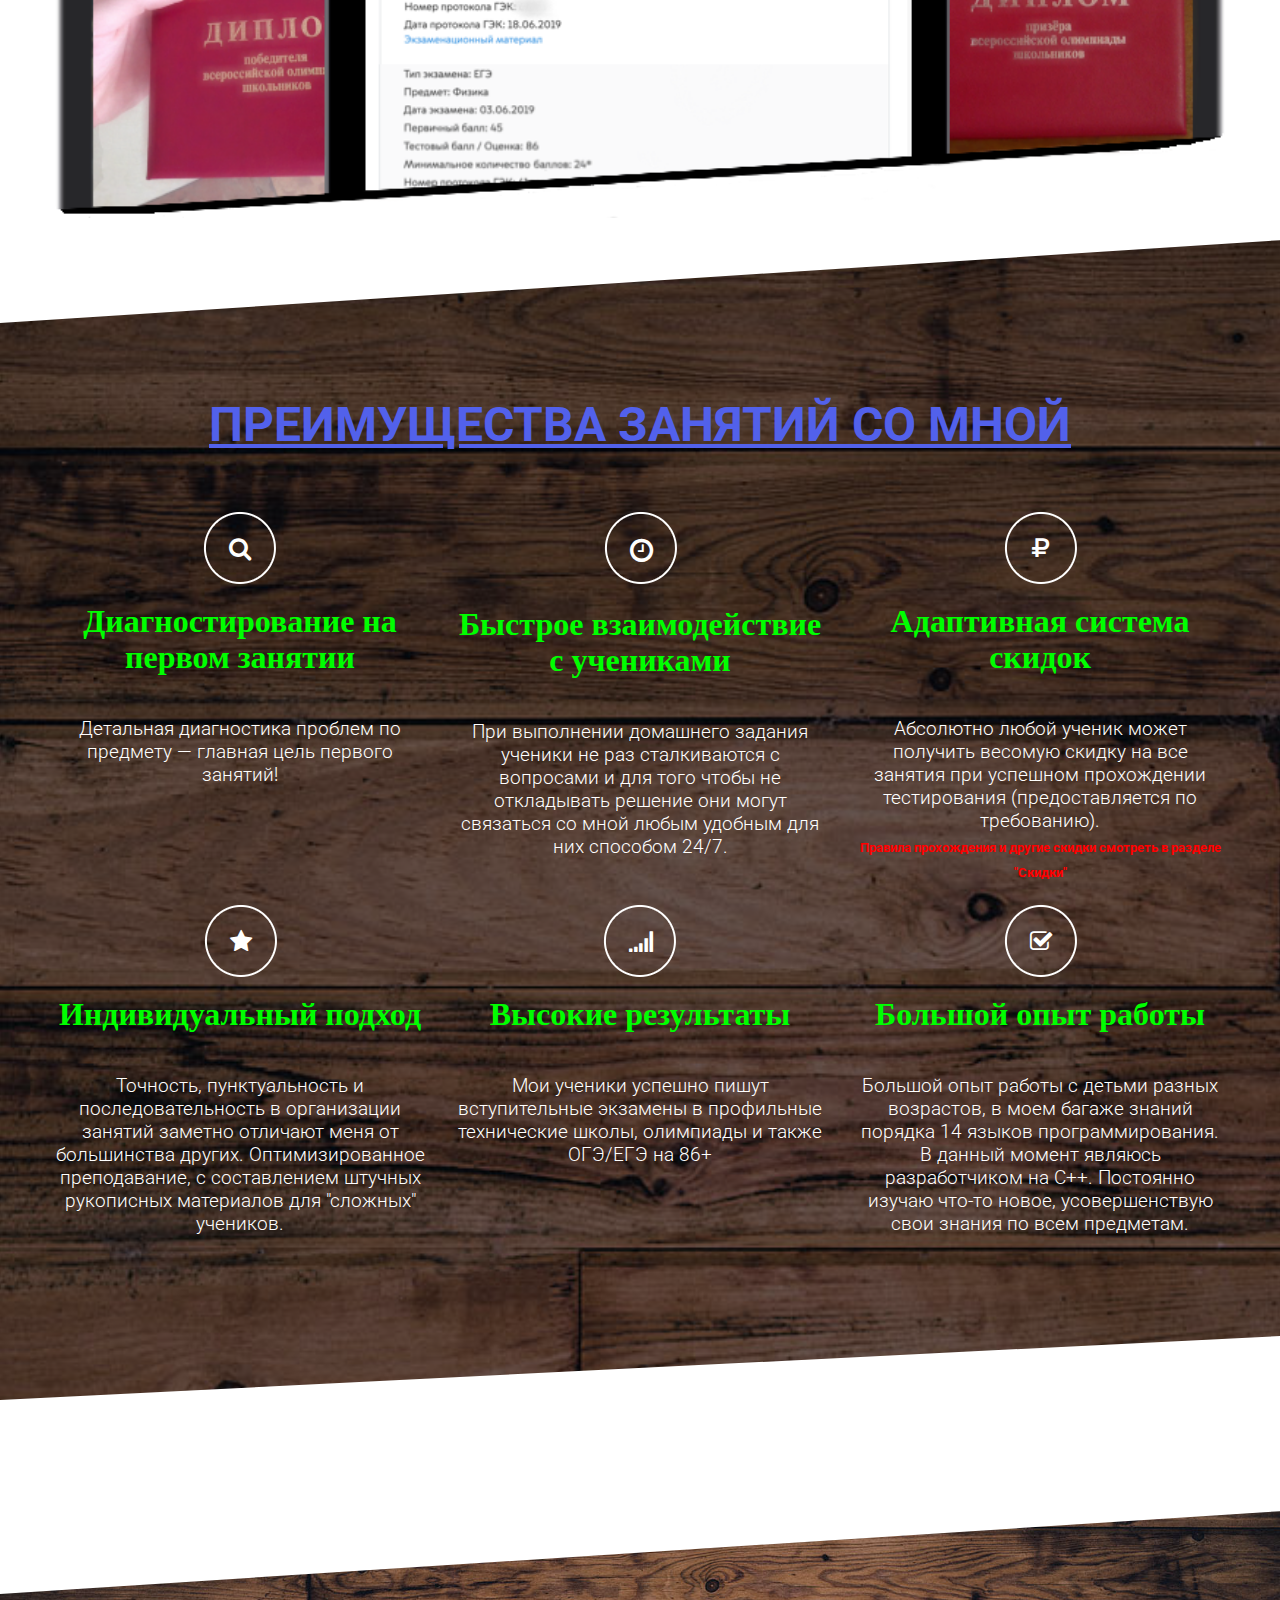
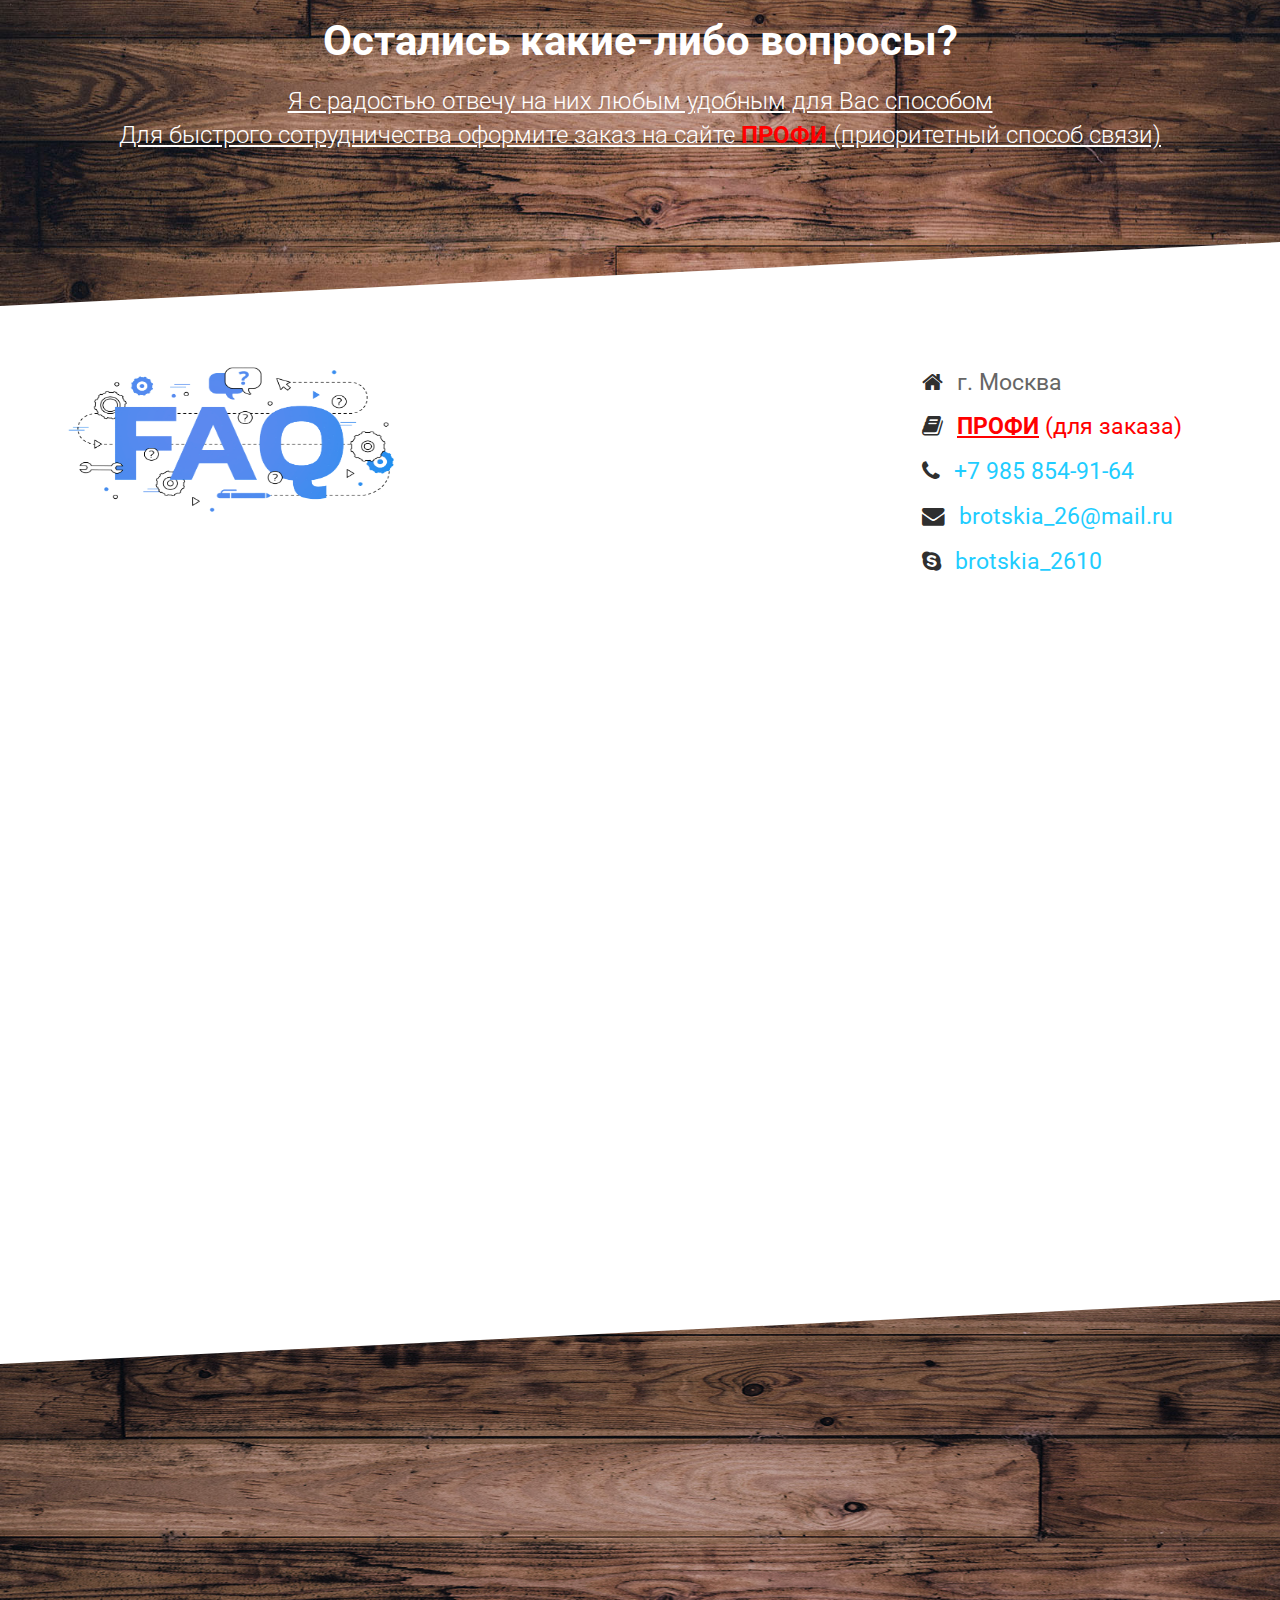
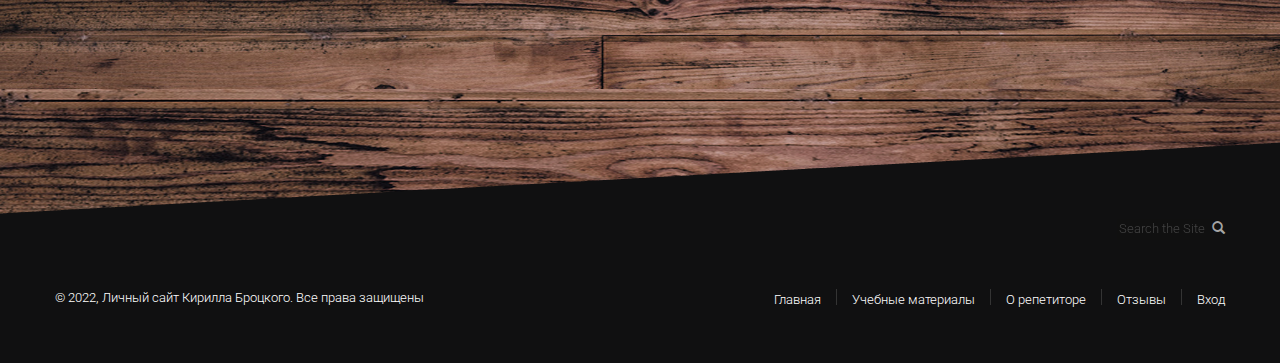
==== commit a7dee181: "testing" ====
--- a/index.html
+++ b/index.html
@@ -209,7 +209,7 @@
 				<div class="row Ama">
 					<div class="col-md-12">
 					<h3><b> Остались какие-либо вопросы?</h3>
-                        <p> <font size="5" color="white" > <u>Я с радостью отвечу на них любым удобным для Вас способом </u></font></p>
+                        <p> <font size="5" color="white" > <u>Я с радостью отвечу на них любым удобным для Вас способом </u><br><u>Для быстрого сотрудничества оформите заказ на сайте <a href="https://profi.ru/profile/BrotskiiKA/" style="color: red"><b>ПРОФИ</b></a> (приоритетный способ связи)</u></font></p>
 					</div>
 				</div>
 			</div>
@@ -224,6 +224,7 @@
 				<div class="col-md-3 col-xs-12 cont">
 					<ul>
 						<li><h2><i class="fa fa-home"></i>г. Москва</h2></li>
+                        <li><h2><i class="fa fa-book"></i><a href="https://profi.ru/profile/BrotskiiKA/" style="color: red"><b><u>ПРОФИ</u></b> (для заказа)</a></h2></li>
                         <li><h2><a href="https://wa.me/79858549164"><i class="fa fa-phone"></i>+7 985 854-91-64</h2></li></a>
                     <li><h2><a href="mailto:brotskia_26@mail.ru?subject=Вопрос"><i class="fa fa-envelope"></i>brotskia_26@mail.ru</a></h2></li></a>
                 <li><h2><a href="https://join.skype.com/invite/fAmQjhOxPExE"><i class="fa fa-skype"></i>brotskia_2610</h2></li></a>
@@ -264,7 +265,7 @@
 						<input  id="searchPattern" type="search" placeholder="Search the Site"/><i class="glyphicon glyphicon-search" style="font-size: 13px; color:#a5a5a5;" id="iS"></i>
 					</div>
 					<div class="col-md-6 text-left copy">
-						<p> &copy;  2020, Личный сайт Кирилла Броцкого. Все права защищены</p>
+						<p> &copy;  2022, Личный сайт Кирилла Броцкого. Все права защищены</p>
 					</div>
 					<div class="col-md-6 text-right dm">
 						<ul id="downMenu">
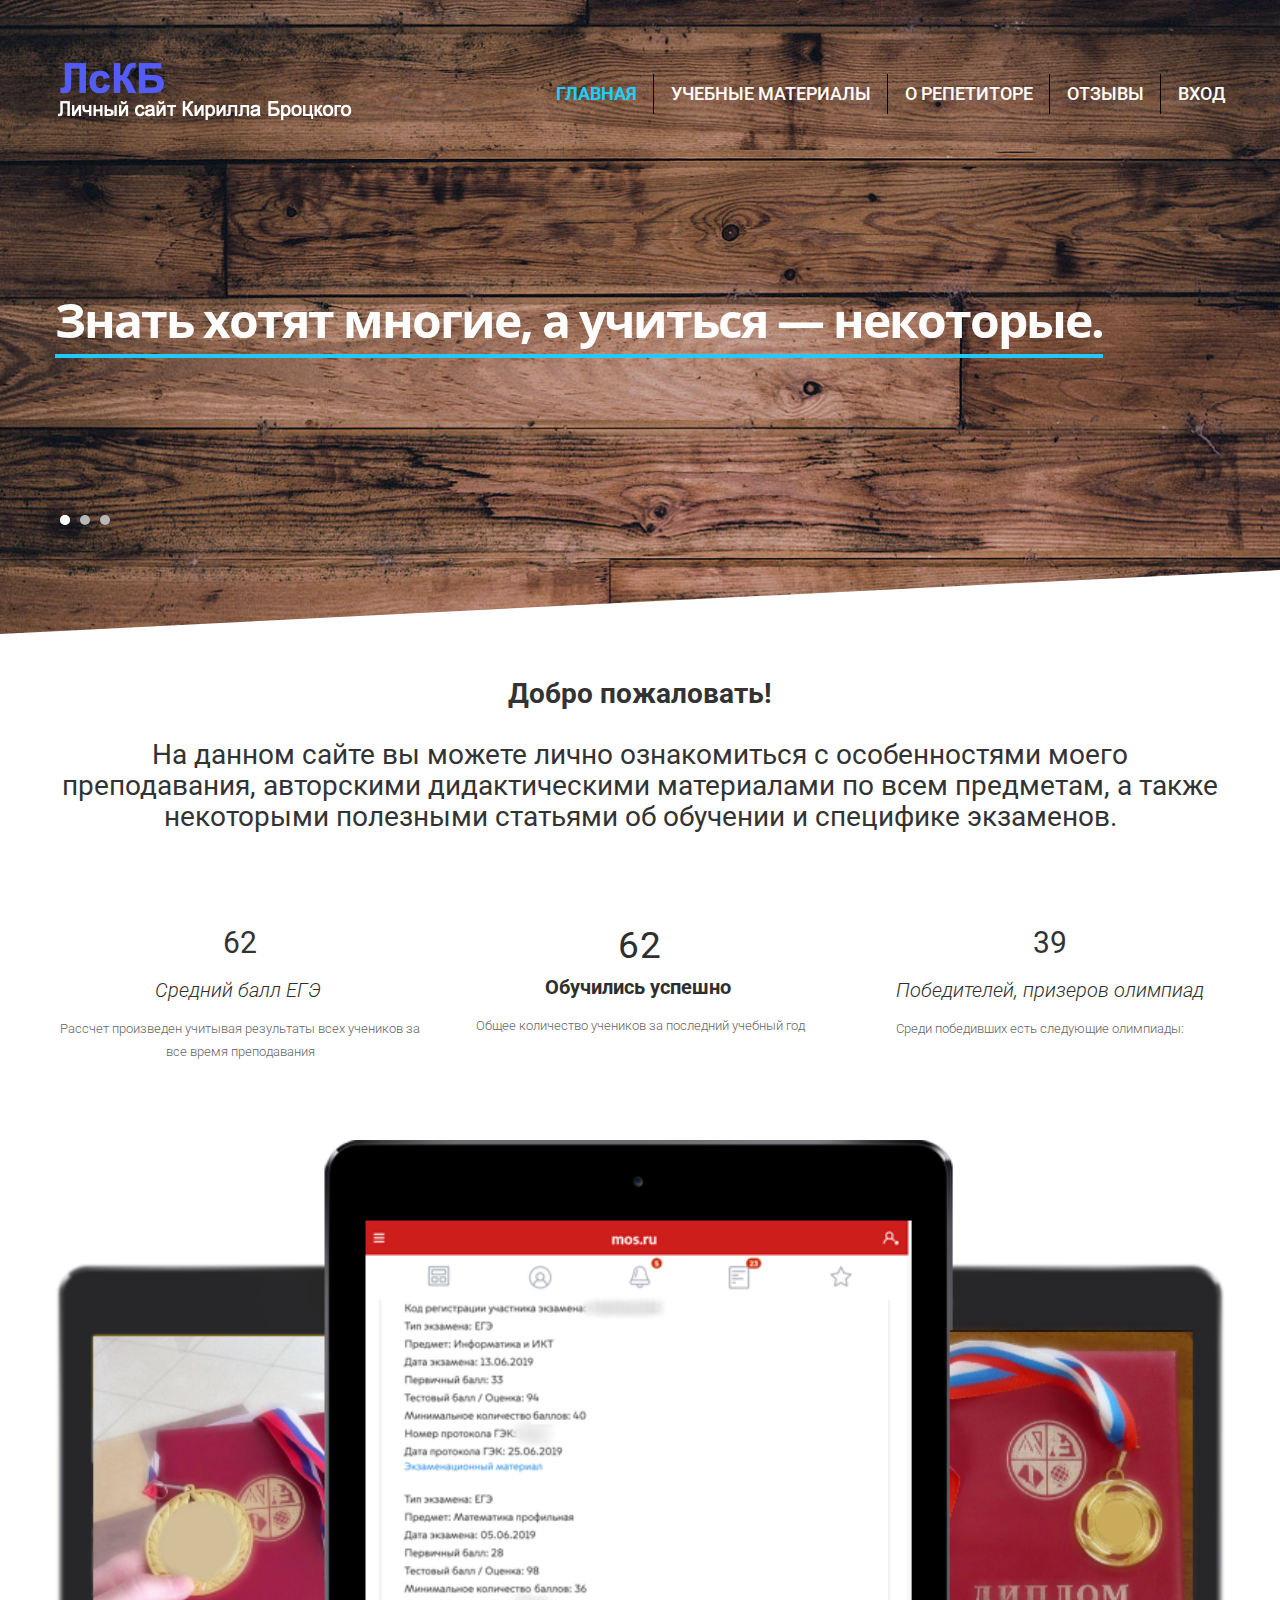
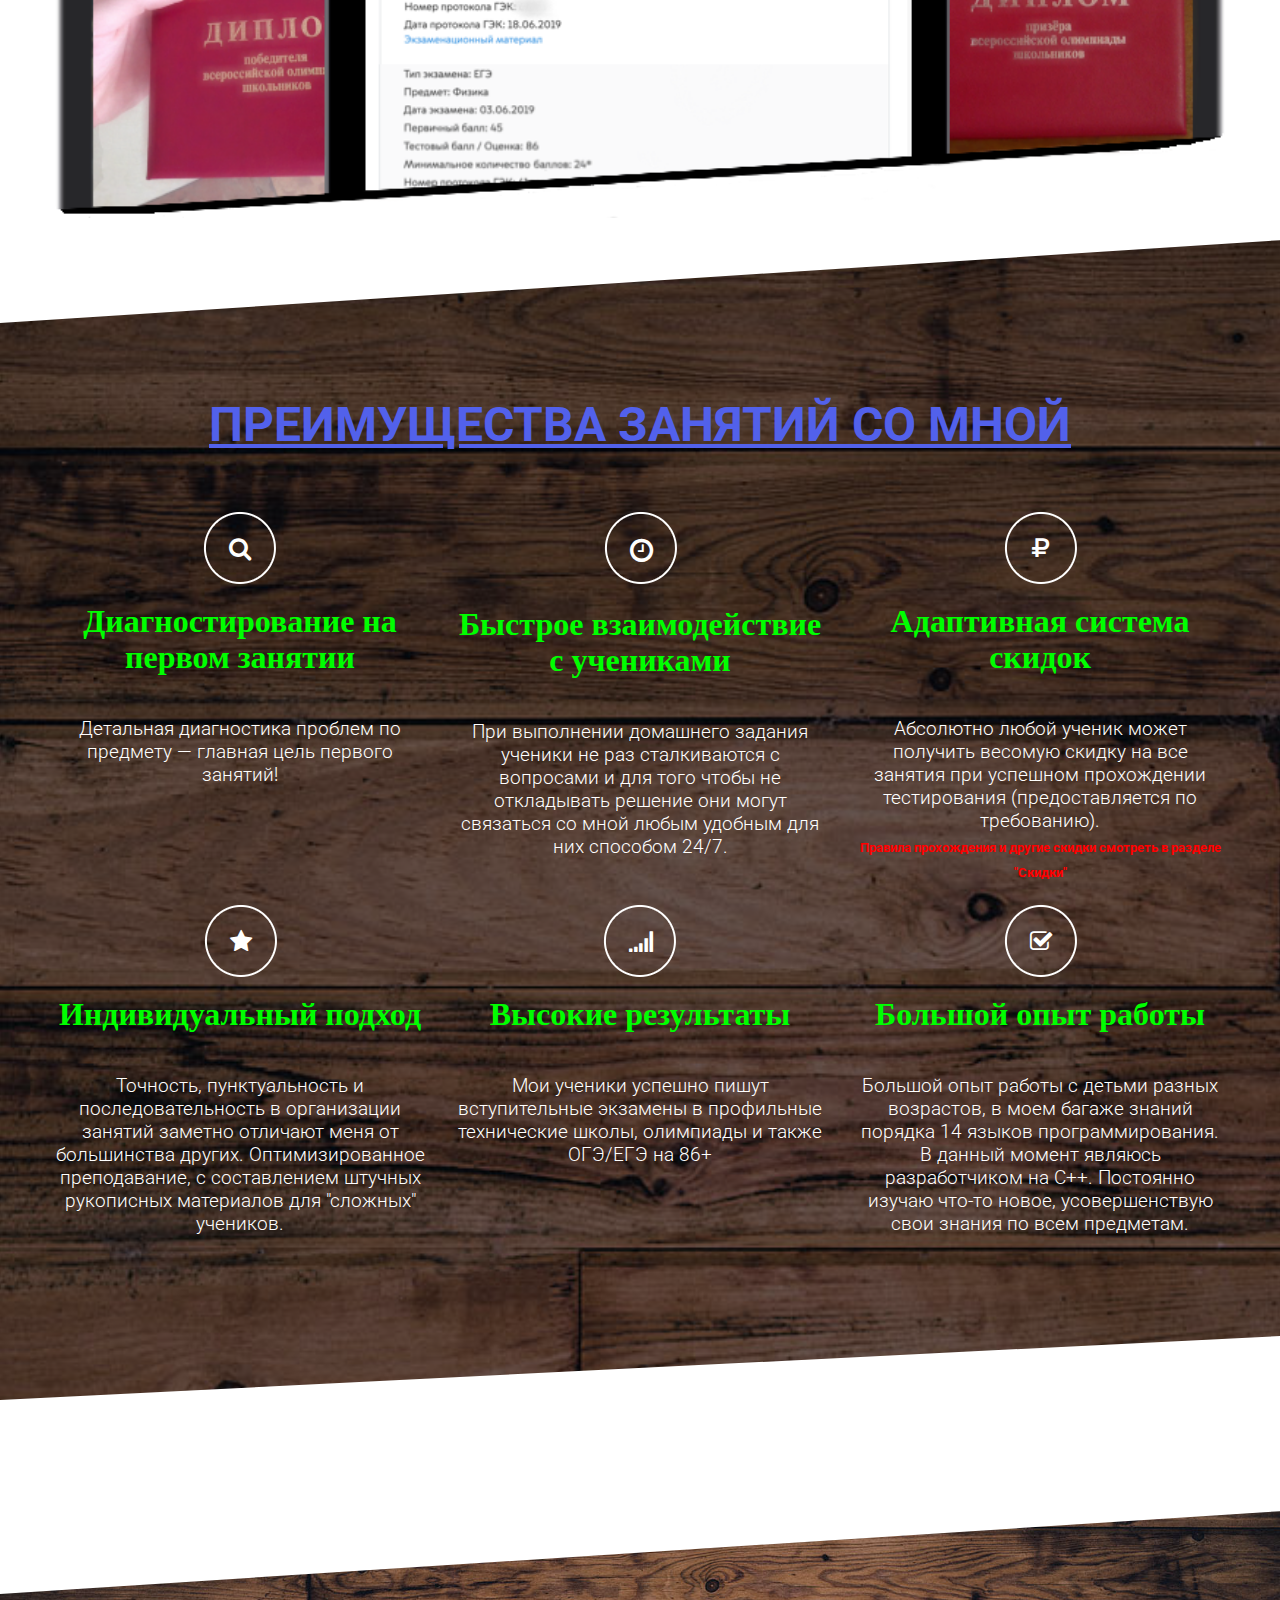
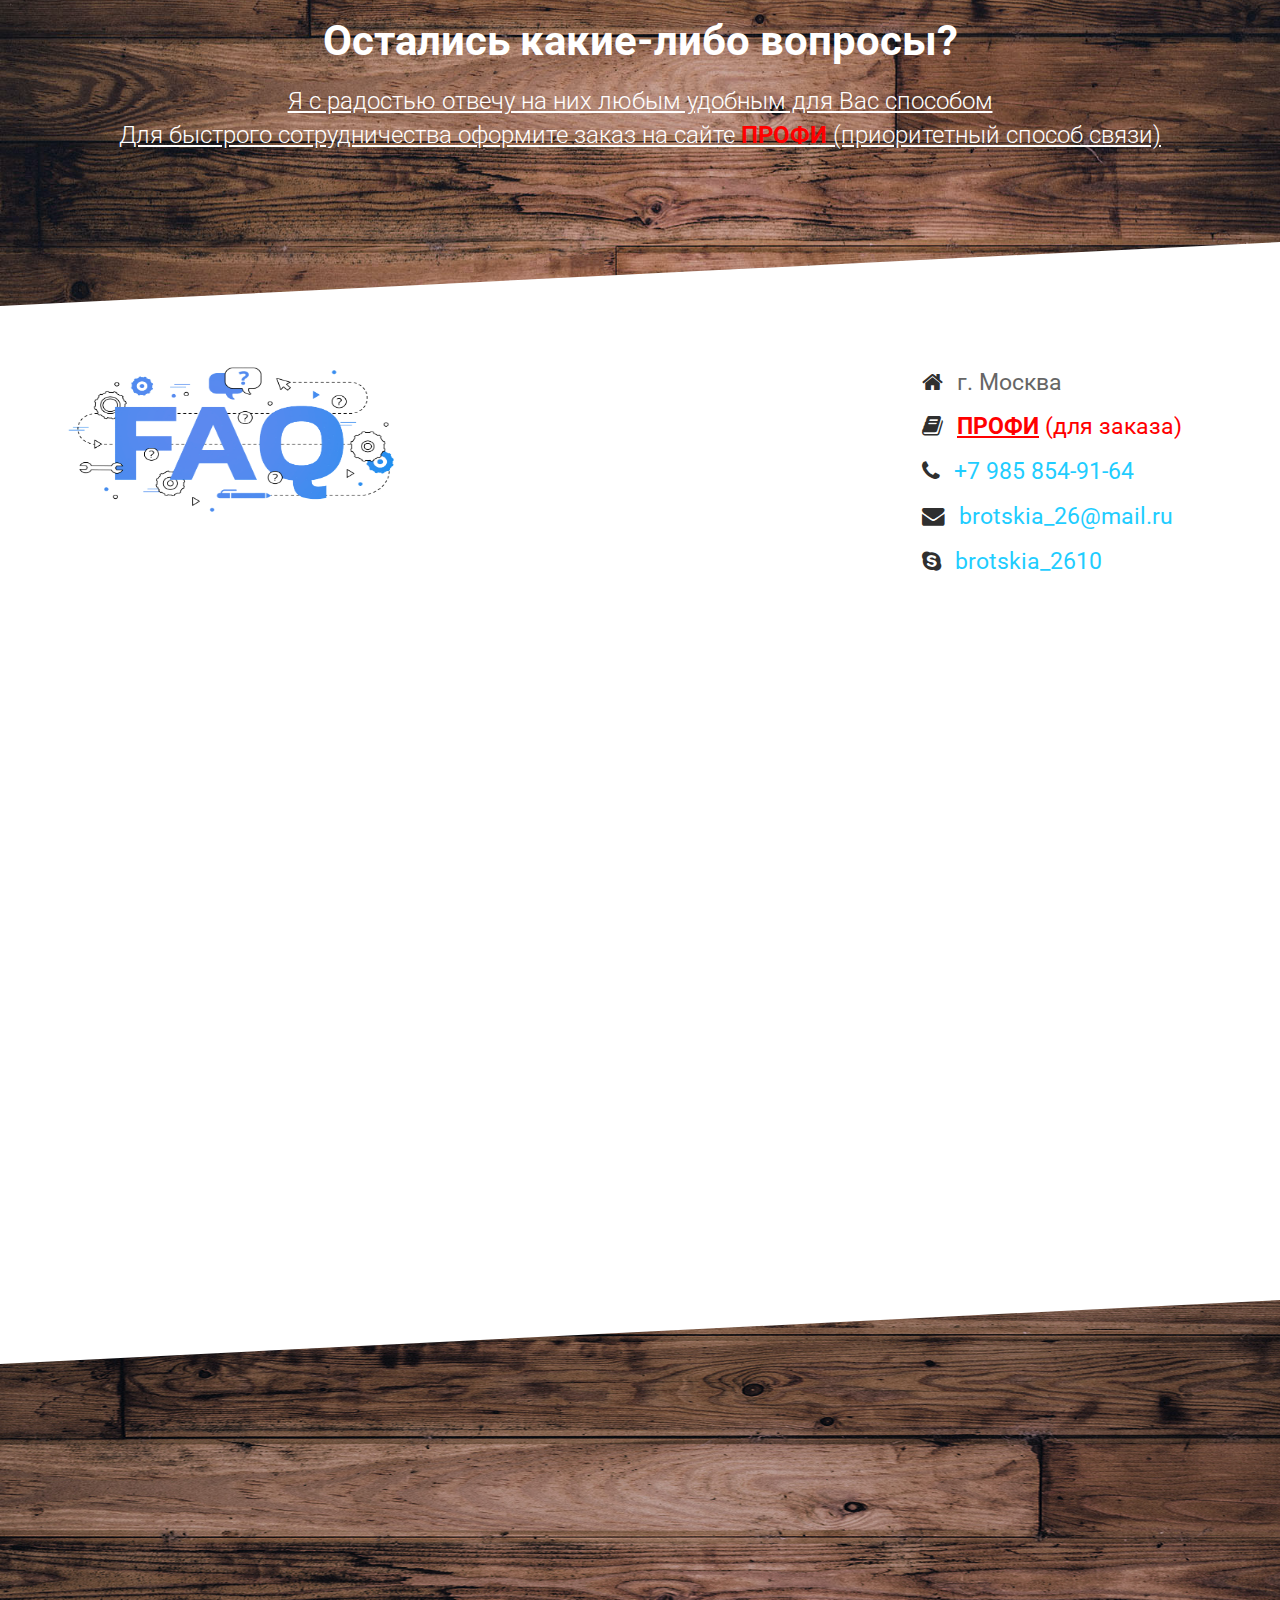
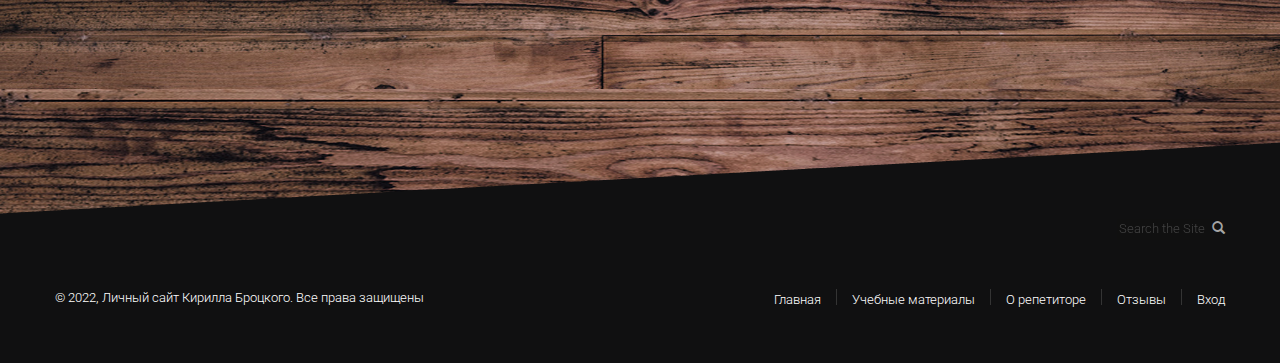
==== commit 9e346a11: "testing" ====
--- a/index.html
+++ b/index.html
@@ -234,8 +234,8 @@
 		</div>
 
 		<div class="line6">
-					<iframe src="https://www.google.com/maps/embed?pb=!1m14!1m12!1m3!1d143771.2179250732!2d37.614133169960844!3d55.73373940527472!2m3!1f0!2f0!3f0!3m2!1i1024!2i768!4f13.1!5e0!3m2!1sru!2sru!4v1592852485772!5m2!1sru!2sru" width="100%" height="750" frameborder="0" style="border:1"></iframe>	
-           
+					<iframe src="https://yandex.ru/map-widget/v1/?um=constructor%3A173ac0626f5678edccd34680e688abf279493fda965fe9b345f40e432982224e&amp;source=constructor" width="100%" height="750" frameborder="0" style="border:1"></iframe>	
+          
 		</div>
 
 		<div class="container">
